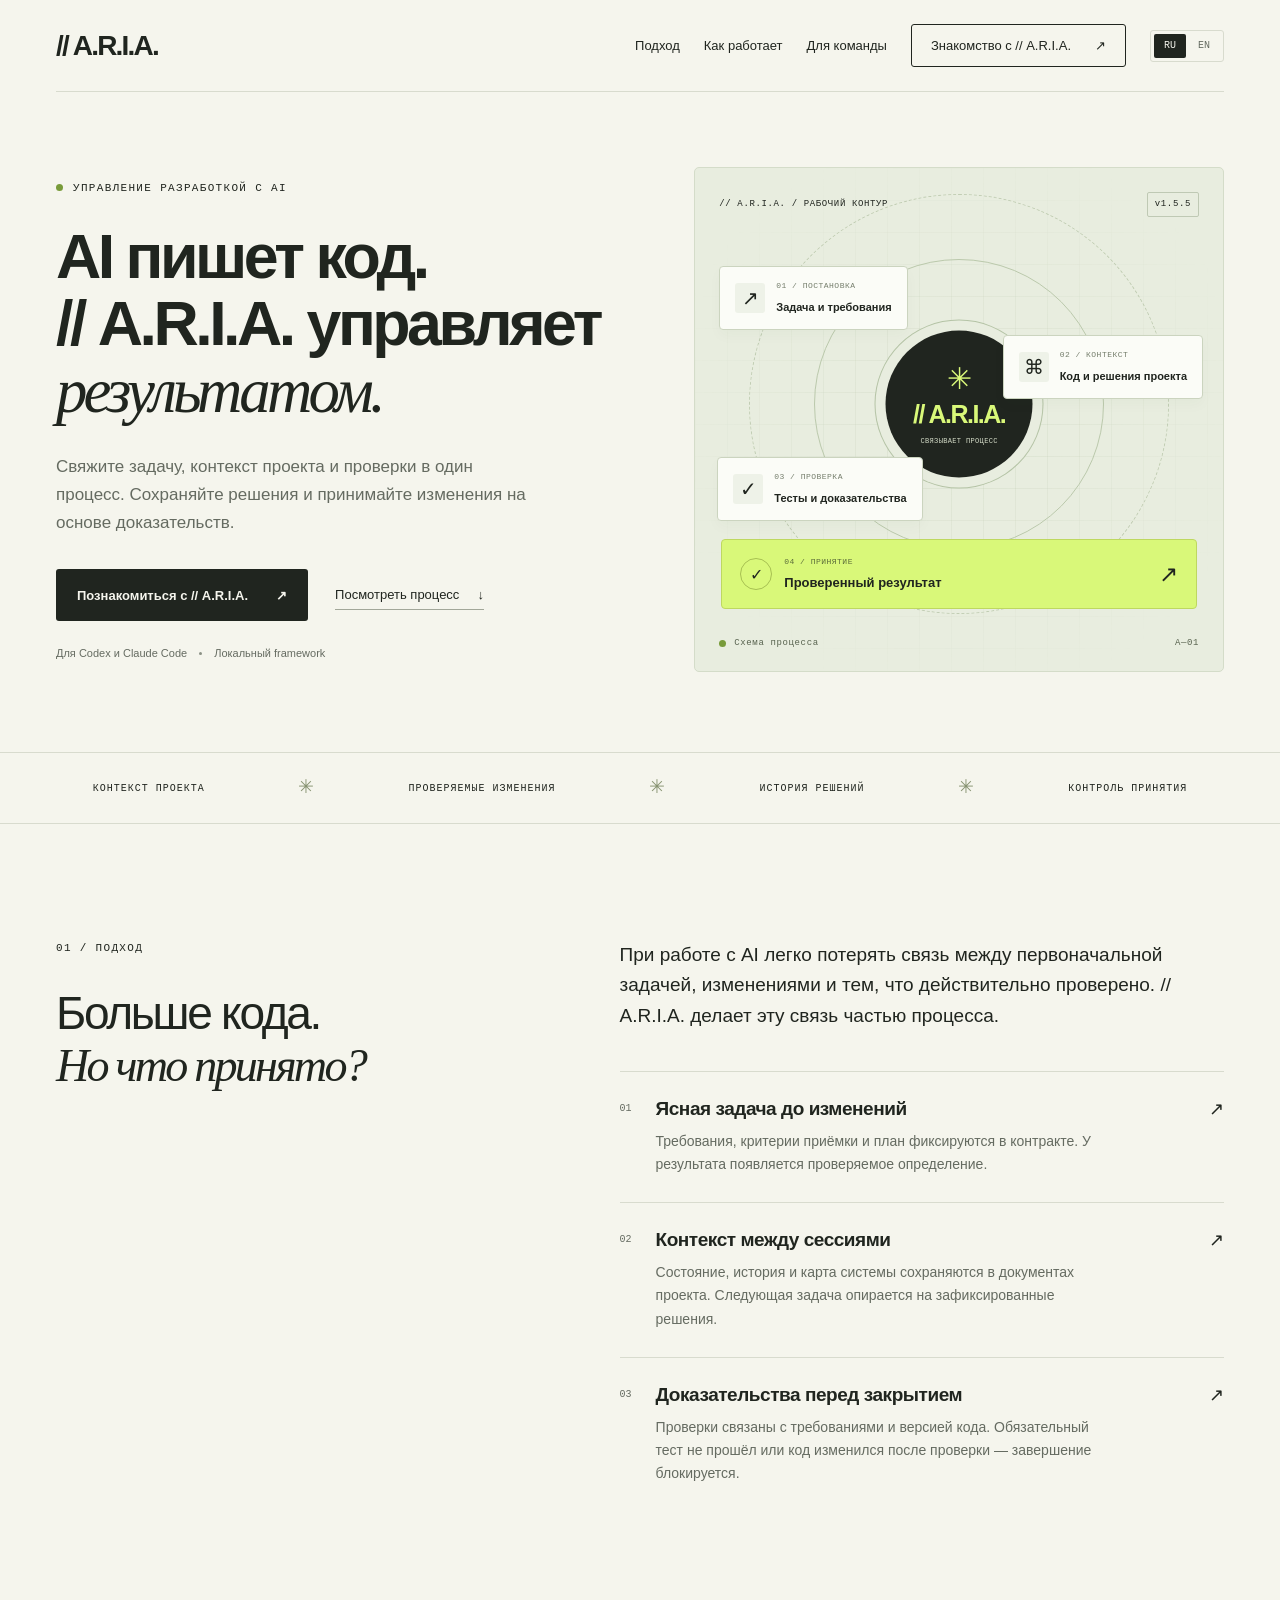
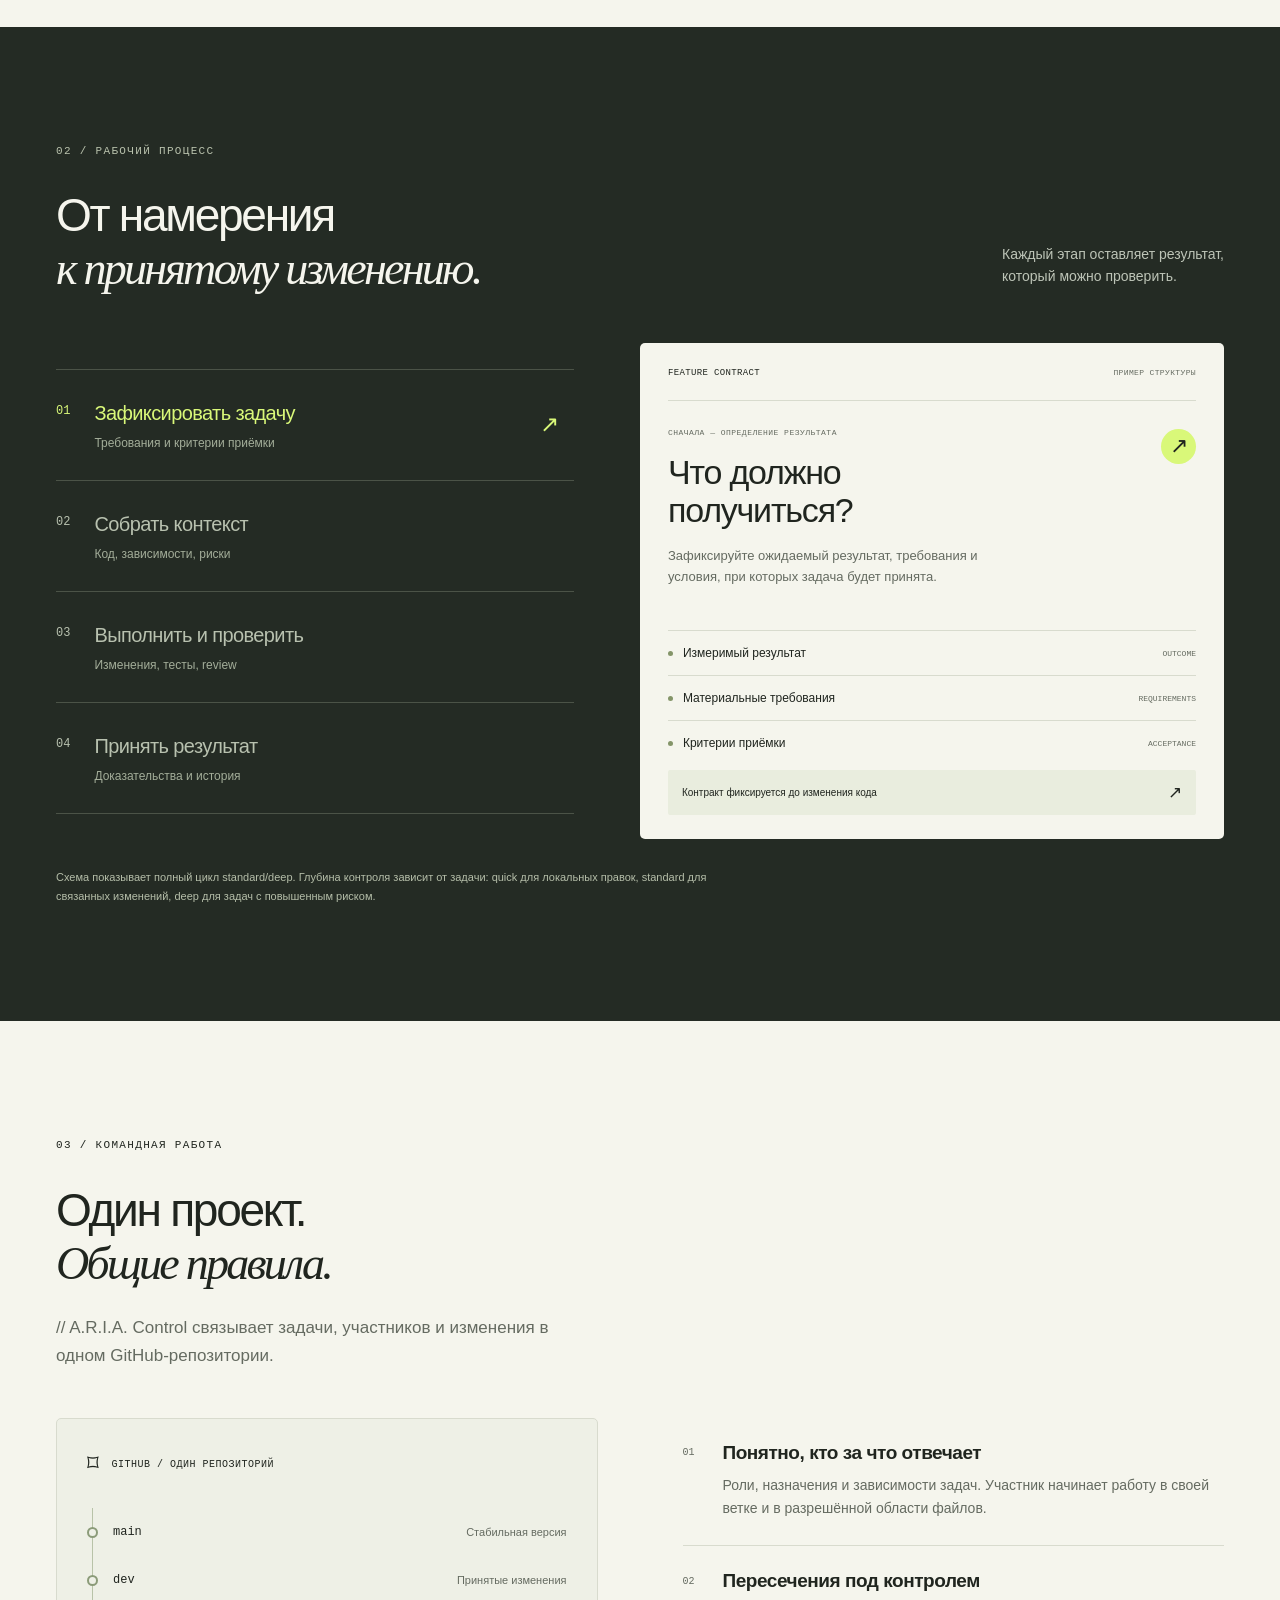
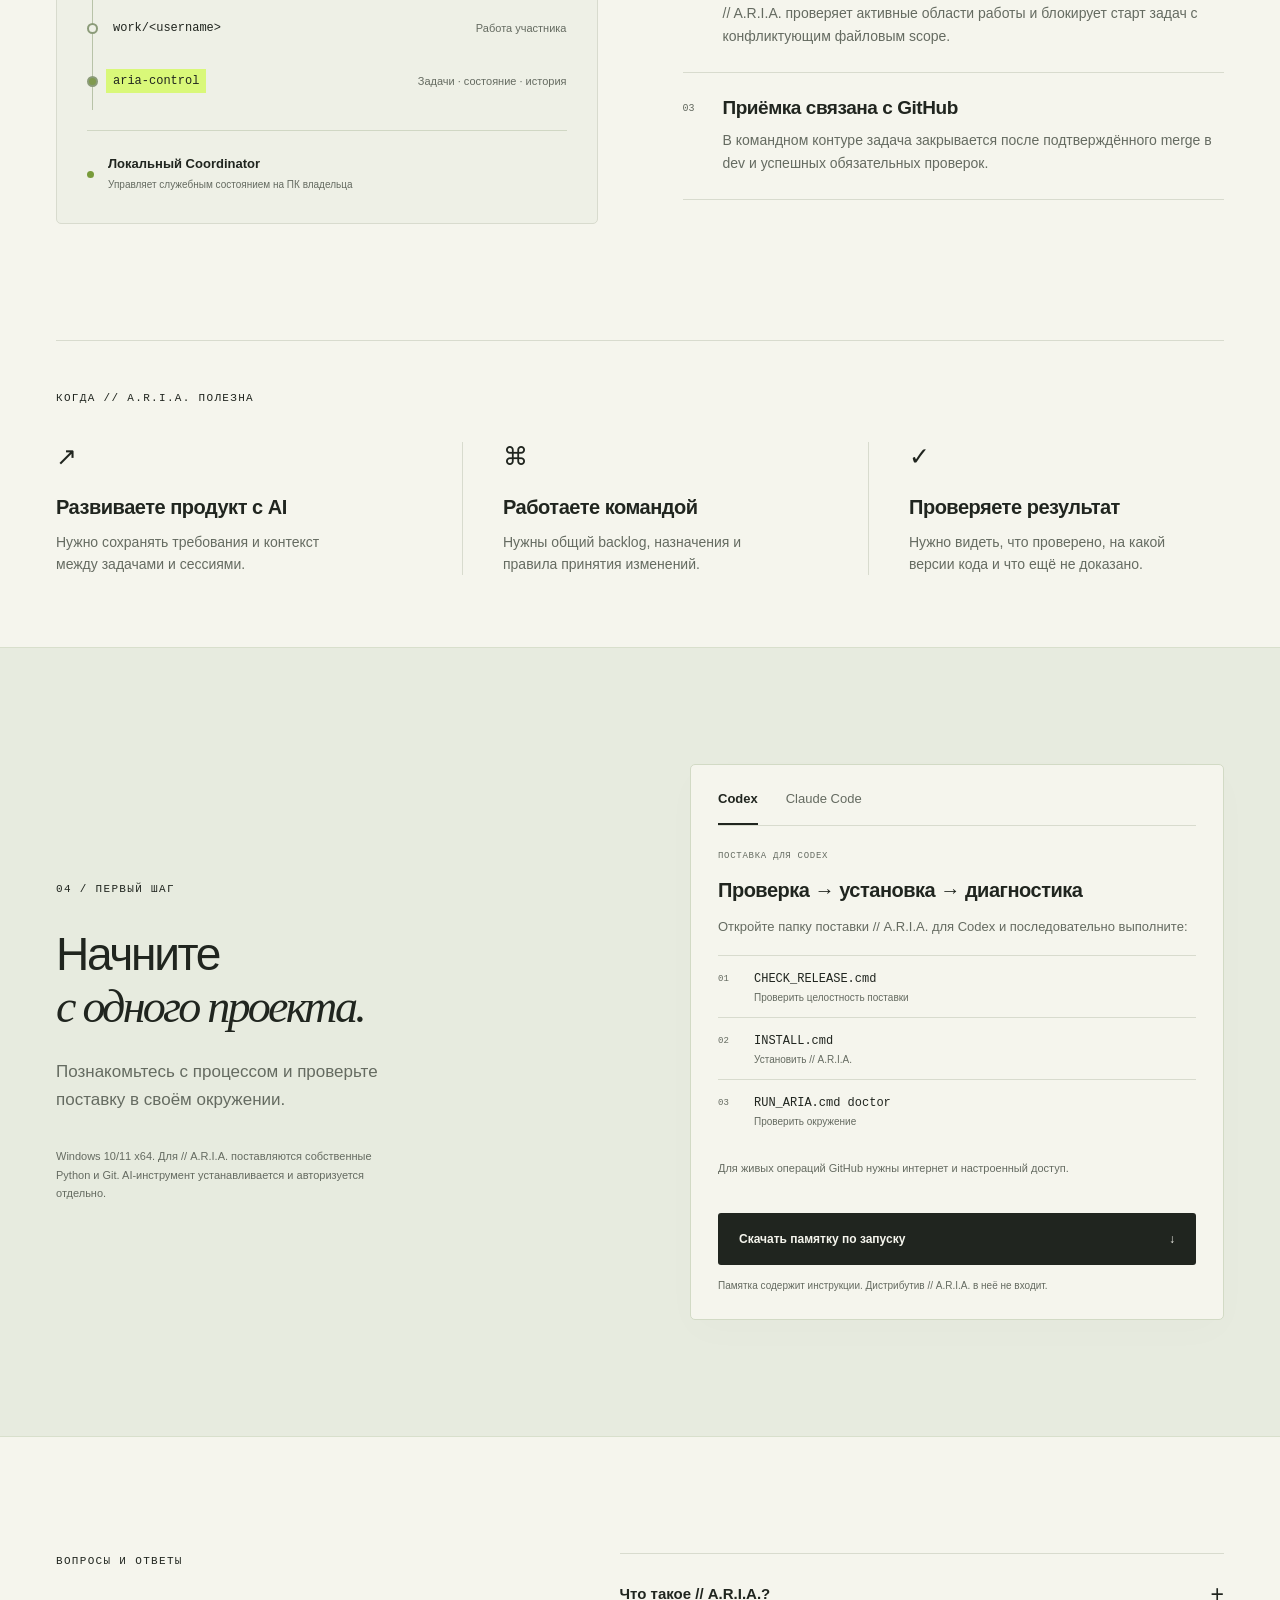
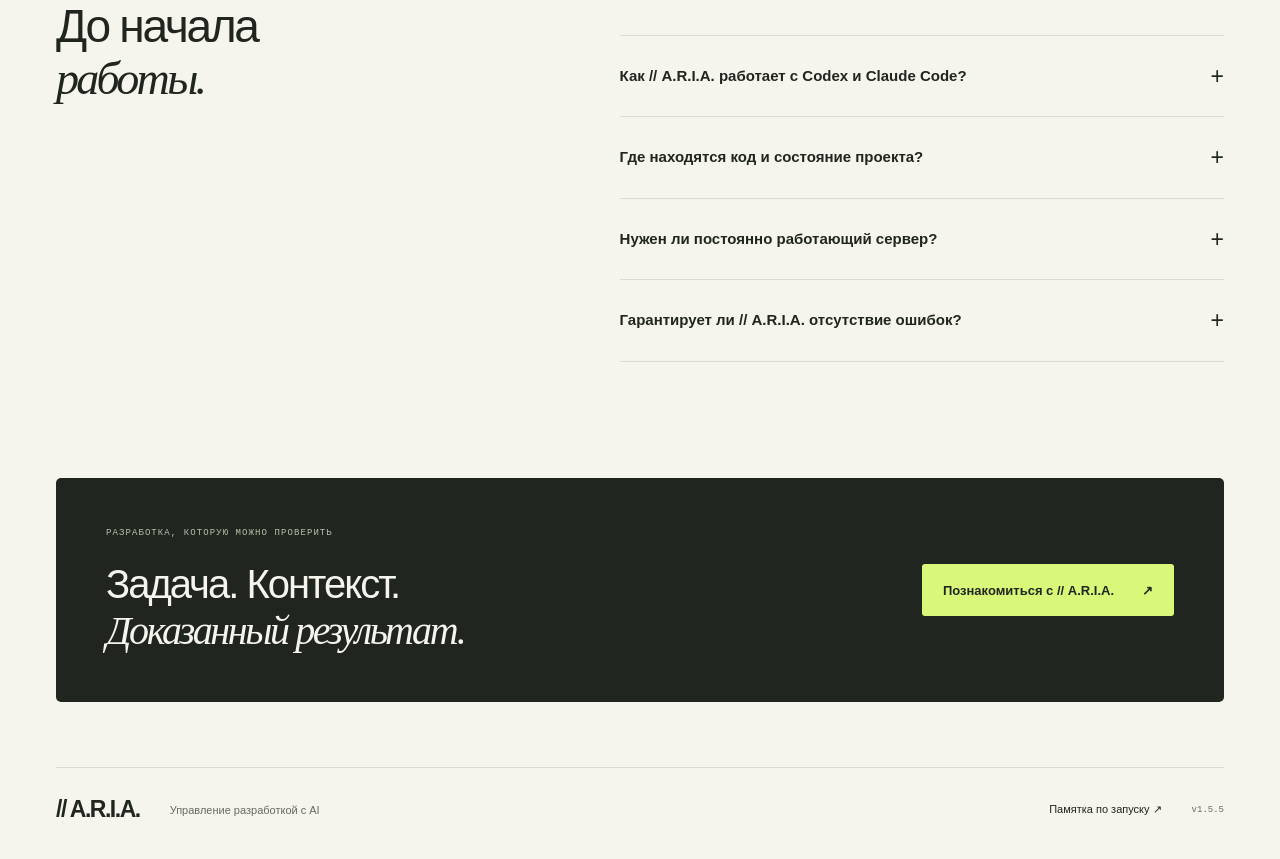
==== index.html @ c6d663f5 "Publish bilingual A.R.I.A. website" ====
<!doctype html>
<html lang="ru">
<head>
  <meta charset="utf-8">
  <meta name="viewport" content="width=device-width, initial-scale=1">
  <meta name="theme-color" content="#20251f">
  <meta name="description" content="// A.R.I.A. — управление разработкой с AI. Контекст проекта, требования, проверки и история принятых изменений в одном процессе. Для Codex и Claude Code.">
  <title>// A.R.I.A. — от задачи к проверенному результату</title>
  <link rel="stylesheet" href="styles.css">
  <link rel="alternate" hreflang="ru" href="index.html">
  <link rel="alternate" hreflang="en" href="en.html">
  <script src="app.js" defer></script>
</head>
<body>
  <a class="skip-link" href="#main">Перейти к содержимому</a>
  <header class="header">
    <a href="#" class="brand" aria-label="// A.R.I.A. — на главную">// A.R.I.A.</a>
    <nav id="navigation" aria-label="Основная навигация">
      <a href="#approach">Подход</a>
      <a href="#workflow">Как работает</a>
      <a href="#team">Для команды</a>
      <a href="#start" class="nav-cta">Знакомство с // A.R.I.A. <span aria-hidden="true">↗</span></a>
    </nav>
    <div class="header-actions">
      <div class="language-switch" aria-label="Выбор языка">
        <a href="index.html" lang="ru" hreflang="ru" aria-label="Русский" aria-current="page">RU</a>
        <a href="en.html" lang="en" hreflang="en" aria-label="English">EN</a>
      </div>
      <button class="menu-toggle" aria-expanded="false" aria-controls="navigation" aria-label="Открыть меню"><span></span><span></span></button>
    </div>
  </header>
  <main id="main">
    <section class="hero section-shell">
      <div class="hero-copy">
        <p class="eyebrow"><span class="signal" aria-hidden="true"></span> УПРАВЛЕНИЕ РАЗРАБОТКОЙ С AI</p>
        <h1>AI пишет код.<br><span class="hero-command">// A.R.I.A.</span> управляет<br><span class="serif">результатом.</span></h1>
        <p class="hero-description">Свяжите задачу, контекст проекта и проверки в один процесс. Сохраняйте решения и принимайте изменения на основе доказательств.</p>
        <div class="hero-actions"><a class="button button-dark" href="#start">Познакомиться с // A.R.I.A. <span aria-hidden="true">↗</span></a><a class="text-link" href="#workflow">Посмотреть процесс <span aria-hidden="true">↓</span></a></div>
        <div class="hero-meta"><span>Для Codex и Claude Code</span><span class="meta-divider" aria-hidden="true"></span><span>Локальный framework</span></div>
      </div>
      <div class="hero-visual" aria-label="Схема связи задачи, проверок и результата">
        <div class="visual-grid" aria-hidden="true"></div>
        <div class="visual-topline"><span>// A.R.I.A. / РАБОЧИЙ КОНТУР</span><span class="visual-version">v1.5.5</span></div>
        <div class="orbit orbit-one" aria-hidden="true"></div><div class="orbit orbit-two" aria-hidden="true"></div>
        <div class="node node-task"><span class="node-icon" aria-hidden="true">↗</span><div><small>01 / ПОСТАНОВКА</small><strong>Задача и требования</strong></div></div>
        <div class="node node-context"><span class="node-icon" aria-hidden="true">⌘</span><div><small>02 / КОНТЕКСТ</small><strong>Код и решения проекта</strong></div></div>
        <div class="core"><span class="core-plus" aria-hidden="true">✳</span><span class="core-name">// A.R.I.A.</span><small>СВЯЗЫВАЕТ ПРОЦЕСС</small></div>
        <div class="node node-evidence"><span class="node-icon" aria-hidden="true">✓</span><div><small>03 / ПРОВЕРКА</small><strong>Тесты и доказательства</strong></div></div>
        <div class="result-node"><span class="result-check" aria-hidden="true">✓</span><div><small>04 / ПРИНЯТИЕ</small><strong>Проверенный результат</strong></div><span class="result-arrow" aria-hidden="true">↗</span></div>
        <div class="visual-bottomline"><span class="signal" aria-hidden="true"></span> Схема процесса <span class="visual-coordinate" aria-hidden="true">A—01</span></div>
      </div>
    </section>
    <div class="principles-strip" aria-label="Основы // A.R.I.A."><span>КОНТЕКСТ ПРОЕКТА</span><span aria-hidden="true">✳</span><span>ПРОВЕРЯЕМЫЕ ИЗМЕНЕНИЯ</span><span aria-hidden="true">✳</span><span>ИСТОРИЯ РЕШЕНИЙ</span><span aria-hidden="true">✳</span><span>КОНТРОЛЬ ПРИНЯТИЯ</span></div>

    <section id="approach" class="section-shell approach section-pad">
      <div class="section-heading"><p class="eyebrow">01 / ПОДХОД</p><h2>Больше кода.<br><span class="serif">Но что принято?</span></h2></div>
      <div class="approach-body"><p class="section-intro">При работе с AI легко потерять связь между первоначальной задачей, изменениями и тем, что действительно проверено. // A.R.I.A. делает эту связь частью процесса.</p>
        <div class="approach-row"><span class="row-number">01</span><div><h3>Ясная задача до изменений</h3><p>Требования, критерии приёмки и план фиксируются в контракте. У результата появляется проверяемое определение.</p></div><span class="row-symbol" aria-hidden="true">↗</span></div>
        <div class="approach-row"><span class="row-number">02</span><div><h3>Контекст между сессиями</h3><p>Состояние, история и карта системы сохраняются в документах проекта. Следующая задача опирается на зафиксированные решения.</p></div><span class="row-symbol" aria-hidden="true">↗</span></div>
        <div class="approach-row"><span class="row-number">03</span><div><h3>Доказательства перед закрытием</h3><p>Проверки связаны с требованиями и версией кода. Обязательный тест не прошёл или код изменился после проверки — завершение блокируется.</p></div><span class="row-symbol" aria-hidden="true">↗</span></div>
      </div>
    </section>

    <section id="workflow" class="workflow section-pad">
      <div class="section-shell">
        <div class="workflow-heading"><div><p class="eyebrow">02 / РАБОЧИЙ ПРОЦЕСС</p><h2>От намерения<br><span class="serif">к принятому изменению.</span></h2></div><p>Каждый этап оставляет результат,<br>который можно проверить.</p></div>
        <div class="workflow-layout">
          <div class="workflow-steps" role="tablist" aria-label="Этапы работы // A.R.I.A." aria-orientation="vertical">
            <button id="step-contract" class="step active" role="tab" aria-selected="true" aria-controls="workflow-panel" data-step="contract"><span class="step-number">01</span><span><strong>Зафиксировать задачу</strong><small>Требования и критерии приёмки</small></span><span class="step-arrow" aria-hidden="true">↗</span></button>
            <button id="step-context" class="step" role="tab" aria-selected="false" aria-controls="workflow-panel" tabindex="-1" data-step="context"><span class="step-number">02</span><span><strong>Собрать контекст</strong><small>Код, зависимости, риски</small></span><span class="step-arrow" aria-hidden="true">↗</span></button>
            <button id="step-verify" class="step" role="tab" aria-selected="false" aria-controls="workflow-panel" tabindex="-1" data-step="verify"><span class="step-number">03</span><span><strong>Выполнить и проверить</strong><small>Изменения, тесты, review</small></span><span class="step-arrow" aria-hidden="true">↗</span></button>
            <button id="step-accept" class="step" role="tab" aria-selected="false" aria-controls="workflow-panel" tabindex="-1" data-step="accept"><span class="step-number">04</span><span><strong>Принять результат</strong><small>Доказательства и история</small></span><span class="step-arrow" aria-hidden="true">↗</span></button>
          </div>
          <div id="workflow-panel" class="workflow-panel" role="tabpanel" tabindex="0" aria-labelledby="step-contract">
            <div class="panel-topline"><span id="artifact-name">FEATURE CONTRACT</span><span class="panel-example">ПРИМЕР СТРУКТУРЫ</span></div>
            <div class="panel-main"><span class="artifact-icon" aria-hidden="true">↗</span><p id="artifact-kicker" class="panel-kicker">СНАЧАЛА — ОПРЕДЕЛЕНИЕ РЕЗУЛЬТАТА</p><h3 id="artifact-title">Что должно<br>получиться?</h3><p id="artifact-description">Зафиксируйте ожидаемый результат, требования и условия, при которых задача будет принята.</p></div>
            <div id="artifact-items" class="artifact-items"><div><span class="item-dot" aria-hidden="true"></span><span>Измеримый результат</span><small>OUTCOME</small></div><div><span class="item-dot" aria-hidden="true"></span><span>Материальные требования</span><small>REQUIREMENTS</small></div><div><span class="item-dot" aria-hidden="true"></span><span>Критерии приёмки</span><small>ACCEPTANCE</small></div></div>
            <div class="panel-footer"><span id="artifact-footer">Контракт фиксируется до изменения кода</span><span aria-hidden="true">↗</span></div>
          </div>
        </div>
        <p class="workflow-note">Схема показывает полный цикл standard/deep. Глубина контроля зависит от задачи: quick для локальных правок, standard для связанных изменений, deep для задач с повышенным риском.</p>
      </div>
    </section>

    <section id="team" class="section-shell team section-pad">
      <div class="team-header"><p class="eyebrow">03 / КОМАНДНАЯ РАБОТА</p><h2>Один проект.<br><span class="serif">Общие правила.</span></h2><p>// A.R.I.A. Control связывает задачи, участников и изменения в одном GitHub-репозитории.</p></div>
      <div class="team-layout"><div class="team-diagram"><div class="repo-label"><span aria-hidden="true">⌑</span> GITHUB / ОДИН РЕПОЗИТОРИЙ</div><div class="branch-line"><span class="branch-point" aria-hidden="true"></span><code>main</code><small>Стабильная версия</small></div><div class="branch-line"><span class="branch-point" aria-hidden="true"></span><code>dev</code><small>Принятые изменения</small></div><div class="branch-line"><span class="branch-point" aria-hidden="true"></span><code>work/&lt;username&gt;</code><small>Работа участника</small></div><div class="branch-line branch-control"><span class="branch-point" aria-hidden="true"></span><code>aria-control</code><small>Задачи · состояние · история</small></div><div class="coordinator"><span class="signal" aria-hidden="true"></span><span><strong>Локальный Coordinator</strong><small>Управляет служебным состоянием на ПК владельца</small></span></div></div>
        <div class="team-features"><article><span class="feature-index">01</span><h3>Понятно, кто за что отвечает</h3><p>Роли, назначения и зависимости задач. Участник начинает работу в своей ветке и в разрешённой области файлов.</p></article><article><span class="feature-index">02</span><h3>Пересечения под контролем</h3><p>// A.R.I.A. проверяет активные области работы и блокирует старт задач с конфликтующим файловым scope.</p></article><article><span class="feature-index">03</span><h3>Приёмка связана с GitHub</h3><p>В командном контуре задача закрывается после подтверждённого merge в dev и успешных обязательных проверок.</p></article></div></div>
    </section>

    <section class="fit section-shell"><p class="eyebrow">КОГДА // A.R.I.A. ПОЛЕЗНА</p><div class="fit-grid"><article><span class="fit-icon" aria-hidden="true">↗</span><h3>Развиваете продукт с AI</h3><p>Нужно сохранять требования и контекст между задачами и сессиями.</p></article><article><span class="fit-icon" aria-hidden="true">⌘</span><h3>Работаете командой</h3><p>Нужны общий backlog, назначения и правила принятия изменений.</p></article><article><span class="fit-icon" aria-hidden="true">✓</span><h3>Проверяете результат</h3><p>Нужно видеть, что проверено, на какой версии кода и что ещё не доказано.</p></article></div></section>

    <section id="start" class="start section-pad"><div class="section-shell start-layout"><div class="start-copy"><p class="eyebrow">04 / ПЕРВЫЙ ШАГ</p><h2>Начните<br><span class="serif">с одного проекта.</span></h2><p>Познакомьтесь с процессом и проверьте поставку в своём окружении.</p><p class="release-caption">Windows 10/11 x64. Для // A.R.I.A. поставляются собственные Python и Git. AI-инструмент устанавливается и авторизуется отдельно.</p></div>
        <div class="setup-card"><div class="tool-tabs" role="tablist" aria-label="Выбрать инструмент"><button id="tool-codex" role="tab" aria-selected="true" aria-controls="setup-panel" data-tool="codex">Codex</button><button id="tool-claude" role="tab" aria-selected="false" aria-controls="setup-panel" tabindex="-1" data-tool="claude">Claude Code</button></div><div id="setup-panel" role="tabpanel" aria-labelledby="tool-codex" tabindex="0"><p class="setup-label" id="setup-label">ПОСТАВКА ДЛЯ CODEX</p><h3 id="setup-title">Проверка → установка → диагностика</h3><p id="setup-description">Откройте папку поставки // A.R.I.A. для Codex и последовательно выполните:</p><ol class="setup-commands"><li><span>01</span><code>CHECK_RELEASE.cmd</code><small>Проверить целостность поставки</small></li><li><span>02</span><code>INSTALL.cmd</code><small>Установить // A.R.I.A.</small></li><li><span>03</span><code id="diagnostic-command">RUN_ARIA.cmd doctor</code><small id="diagnostic-description">Проверить окружение</small></li></ol><p id="setup-requirement" class="setup-requirement">Для живых операций GitHub нужны интернет и настроенный доступ.</p><a class="button button-dark setup-download" href="getting-started.md" download>Скачать памятку по запуску <span aria-hidden="true">↓</span></a><p class="setup-footnote">Памятка содержит инструкции. Дистрибутив // A.R.I.A. в неё не входит.</p></div></div>
      </div></section>

    <section class="section-shell faq section-pad"><div><p class="eyebrow">ВОПРОСЫ И ОТВЕТЫ</p><h2>До начала<br><span class="serif">работы.</span></h2></div><div class="faq-list"><details><summary>Что такое // A.R.I.A.?<span aria-hidden="true">+</span></summary><p>// A.R.I.A. — локальный framework управления разработкой и проверкой цифровых продуктов через AI-инструменты. Он связывает задачи, контекст репозитория, требования, выполнение, review и доказательства результата.</p></details><details><summary>Как // A.R.I.A. работает с Codex и Claude Code?<span aria-hidden="true">+</span></summary><p>Для Codex и Claude Code предусмотрены отдельные поставки и интеграционные skills. Поставка Claude Code также устанавливает защитный PreToolUse hook. Codex или Claude Code должны быть установлены и авторизованы отдельно.</p></details><details><summary>Где находятся код и состояние проекта?<span aria-hidden="true">+</span></summary><p>Framework, исходный код продукта, документы // A.R.I.A. и локальные данные исполнения имеют отдельные границы. Командный контур использует GitHub. Обработка данных AI зависит от используемого AI-инструмента и его настроек.</p></details><details><summary>Нужен ли постоянно работающий сервер?<span aria-hidden="true">+</span></summary><p>Для локальной работы обязательный центральный сервер не нужен. В командном контуре Coordinator работает на ПК владельца. Если он выключен, подтверждённые GitHub события ожидают синхронизации; после запуска Coordinator продолжает обработку.</p></details><details><summary>Гарантирует ли // A.R.I.A. отсутствие ошибок?<span aria-hidden="true">+</span></summary><p>// A.R.I.A. проверяет выполнение заданных условий и сохраняет доказательства. Качество результата зависит от требований, покрытия проверок и реального окружения. Проверка framework не заменяет приёмку самого продукта, внешних API или устройств.</p></details></div></section>
    <section class="closing section-shell"><div><p class="eyebrow">РАЗРАБОТКА, КОТОРУЮ МОЖНО ПРОВЕРИТЬ</p><h2>Задача. Контекст.<br><span class="serif">Доказанный результат.</span></h2></div><a class="button button-lime" href="#start">Познакомиться с // A.R.I.A. <span aria-hidden="true">↗</span></a></section>
  </main>
  <footer class="footer section-shell"><a class="brand" href="#">// A.R.I.A.</a><p>Управление разработкой с AI</p><a href="getting-started.md" download>Памятка по запуску ↗</a><span>v1.5.5</span></footer>
</body>
</html>
---- styles.css ----
@charset "UTF-8";
:root{--ink:#20251f;--muted:#656b61;--paper:#f5f5ed;--line:#d8dbce;--lime:#d9f879;--dark:#242b24;--radius:5px;--mono:Consolas,"SFMono-Regular",monospace;--sans:"Segoe UI",Arial,sans-serif}
*{box-sizing:border-box}html{scroll-behavior:smooth;scroll-padding-top:95px}body{margin:0;background:var(--paper);color:var(--ink);font-family:var(--sans);-webkit-font-smoothing:antialiased}a{color:inherit;text-decoration:none}button{font:inherit;color:inherit;cursor:pointer}button,a,summary{-webkit-tap-highlight-color:transparent}button:focus-visible,a:focus-visible,summary:focus-visible,[tabindex]:focus-visible{outline:3px solid #679014;outline-offset:5px}::selection{background:var(--lime);color:var(--ink)}.section-shell{width:min(1280px,calc(100% - 112px));margin-inline:auto}.section-pad{padding-block:116px}.serif{font-family:Georgia,"Times New Roman",serif;font-weight:400;font-style:italic;letter-spacing:-.06em}.eyebrow{font:11px/1.5 var(--mono);letter-spacing:.12em;margin:0 0 30px;display:flex;gap:10px;align-items:center}h1,h2,h3,p{margin-top:0}h1{font-size:clamp(48px,4.9vw,76px);line-height:1.07;letter-spacing:-.056em;font-weight:550;margin-bottom:28px}h2{font-size:clamp(35px,3.6vw,55px);line-height:1.14;letter-spacing:-.05em;font-weight:500;margin-bottom:24px}h3{font-weight:550;letter-spacing:-.024em}.signal{display:inline-block;width:7px;height:7px;background:#789b3a;border-radius:50%;flex-shrink:0}.header{height:92px;display:flex;justify-content:space-between;align-items:center;width:min(1280px,calc(100% - 112px));margin:auto;border-bottom:1px solid var(--line);position:relative;z-index:10}.brand{font-size:28px;font-weight:750;letter-spacing:-.065em;display:inline-flex;align-items:flex-end;gap:4px;line-height:1}.brand-dot{width:6px;height:6px;background:#83a847;display:inline-block;margin-bottom:4px}.header nav{display:flex;align-items:center;gap:33px;font-size:13px}.header nav>a:hover{color:#5c762e}.header .nav-cta{border:1px solid var(--ink);padding:13px 19px;border-radius:3px;display:flex;gap:24px}.menu-toggle{display:none}.hero{display:grid;grid-template-columns:1.12fr 1fr;gap:45px;align-items:center;padding-block:75px 80px}.hero .eyebrow{margin-bottom:27px}.hero-description{max-width:470px;font-size:17px;line-height:1.65;color:var(--muted);margin-bottom:32px}.hero-actions{display:flex;align-items:center;gap:27px;flex-wrap:wrap}.button{min-height:52px;padding:17px 21px;border-radius:3px;font-size:13px;font-weight:600;display:inline-flex;align-items:center;justify-content:space-between;gap:28px;transition:background .2s,transform .2s}.button:hover{transform:translateY(-2px)}.button-dark{background:var(--ink);color:var(--paper)}.button-dark:hover{background:#3b4633}.button-lime{background:var(--lime);color:var(--ink)}.button-lime:hover{background:#e9ffa5}.text-link{font-size:13px;display:inline-flex;gap:18px;align-items:center;border-bottom:1px solid #a2a799;padding-block:7px}.hero-meta{display:flex;gap:12px;align-items:center;color:var(--muted);font-size:11px;margin-top:26px}.meta-divider{width:3px;height:3px;background:#8b9185;border-radius:50%}.hero-visual{min-height:505px;background:#e8eddf;position:relative;overflow:hidden;border:1px solid #d4dcc9;border-radius:var(--radius)}.visual-grid{position:absolute;inset:0;background-image:linear-gradient(#96aa8522 1px,transparent 1px),linear-gradient(90deg,#96aa8522 1px,transparent 1px);background-size:32px 32px;mask-image:radial-gradient(ellipse,#000 10%,transparent 80%)}.visual-topline,.visual-bottomline{font:9px/1.4 var(--mono);letter-spacing:.07em;display:flex;align-items:center;position:absolute;left:24px;right:24px;z-index:2}.visual-topline{top:24px;justify-content:space-between}.visual-version{padding:5px 7px;border:1px solid #bfc9b4;border-radius:2px}.visual-bottomline{bottom:21px;gap:8px;color:#58634f}.visual-coordinate{margin-left:auto}.orbit{position:absolute;border:1px solid #bbc9ac;border-radius:50%;left:50%;top:47%;transform:translate(-50%,-50%)}.orbit-one{width:290px;height:290px}.orbit-two{width:420px;height:420px;border-style:dashed;border-color:#c1cdb3}.core{width:147px;height:147px;position:absolute;left:50%;top:47%;transform:translate(-50%,-50%);border-radius:50%;background:var(--ink);color:var(--lime);display:flex;flex-direction:column;align-items:center;justify-content:center;box-shadow:0 0 0 10px #e8eddf,0 0 0 11px #b4c3a5;z-index:3}.core-plus{font-size:30px;line-height:1;margin-bottom:6px}.core>span:not(.core-plus){font-size:29px;letter-spacing:-.06em;font-weight:650}.core small{font:7px var(--mono);letter-spacing:.05em;margin-top:8px;color:#d5ddc9}.node{position:absolute;z-index:4;border:1px solid #cbd4bf;background:#fbfcf7;padding:14px 15px;display:flex;align-items:center;gap:11px;border-radius:4px;box-shadow:0 6px 14px #34432007}.node-icon{width:30px;height:30px;display:grid;place-items:center;background:#eef2e8;border-radius:3px;font-size:20px}.node small,.result-node small{display:block;font:8px var(--mono);letter-spacing:.06em;color:#747d6b;margin-bottom:7px}.node strong,.result-node strong{font-size:11px;font-weight:600;white-space:nowrap}.node-task{left:24px;top:98px}.node-context{right:20px;top:167px}.node-evidence{left:22px;top:289px}.result-node{position:absolute;z-index:5;left:26px;right:26px;bottom:62px;display:flex;gap:12px;align-items:center;background:var(--lime);border:1px solid #bed860;border-radius:4px;padding:17px 18px}.result-node small{color:#5c6d3a}.result-node strong{font-size:13px}.result-check{height:32px;width:32px;border:1px solid #a7c052;border-radius:50%;display:grid;place-items:center}.result-arrow{margin-left:auto;font-size:23px}.principles-strip{min-height:72px;border-block:1px solid var(--line);padding:20px 56px;display:flex;align-items:center;justify-content:space-around;gap:20px;font:10px/1.5 var(--mono);letter-spacing:.1em}.principles-strip>span:nth-child(even){font-size:19px;color:#869270}.approach{display:grid;grid-template-columns:1fr 1.25fr;gap:80px}.section-intro{font-size:19px;line-height:1.6;max-width:590px;margin-bottom:40px}.approach-row{border-top:1px solid var(--line);padding:26px 0;display:flex;gap:24px}.row-number{font:10px var(--mono);color:var(--muted);padding-top:5px}.approach-row h3{font-size:19px;margin-bottom:10px}.approach-row p{font-size:14px;line-height:1.65;color:var(--muted);margin-bottom:0;max-width:445px}.row-symbol{margin-left:auto;align-self:flex-start;font-size:18px}.workflow{background:var(--dark);color:var(--paper)}.workflow .eyebrow{color:#b9c2ad}.workflow-heading{display:flex;justify-content:space-between;gap:40px;align-items:flex-end;margin-bottom:48px}.workflow-heading h2{margin-bottom:0}.workflow-heading>p{color:#bdc4b7;font-size:14px;line-height:1.6;margin:0 0 8px}.workflow-layout{display:grid;grid-template-columns:.94fr 1.06fr;gap:66px}.workflow-steps{display:flex;flex-direction:column;justify-content:center}.step{background:transparent;border:0;border-top:1px solid #4b5347;display:flex;align-items:center;text-align:left;gap:24px;width:100%;padding:30px 15px 30px 0;color:#b8c1af;position:relative;transition:color .2s,background .2s}.step:last-child{border-bottom:1px solid #4b5347}.step.active{color:var(--lime)}.step:hover{background:#ffffff04;color:var(--lime)}.step-number{font:12px var(--mono);align-self:flex-start;padding-top:4px}.step strong{display:block;font-size:20px;line-height:1.3;font-weight:500;letter-spacing:-.03em}.step small{display:block;font-size:12px;color:#a3ad99;margin-top:10px}.step-arrow{margin-left:auto;font-size:23px}.step:not(.active) .step-arrow{opacity:0}.workflow-panel{background:var(--paper);color:var(--ink);border-radius:var(--radius);padding:24px 28px}.panel-topline{display:flex;justify-content:space-between;font:9px/1.5 var(--mono);gap:12px;letter-spacing:.04em;padding-bottom:19px;border-bottom:1px solid var(--line)}.panel-example{color:var(--muted);font-size:8px}.panel-main{padding-block:26px 21px;position:relative}.artifact-icon{position:absolute;right:0;top:28px;background:var(--lime);width:35px;height:35px;display:grid;place-items:center;border-radius:50%;font-size:22px}.panel-kicker{font:8px/1.5 var(--mono);letter-spacing:.06em;margin-bottom:14px;padding-right:45px;color:var(--muted)}.panel-main h3{font-size:34px;font-weight:500;line-height:1.12;letter-spacing:-.035em;margin:0 0 17px}.panel-main>p:last-child{font-size:13px;line-height:1.6;max-width:365px;color:var(--muted);margin:0;min-height:63px}.artifact-items>div{padding:15px 0;border-top:1px solid var(--line);display:flex;align-items:center;gap:10px;font-size:12px}.artifact-items small{font:8px var(--mono);color:var(--muted);margin-left:auto;max-width:115px;text-align:right}.item-dot{width:5px;height:5px;border-radius:50%;background:#849569;flex-shrink:0}.panel-footer{background:#e9edde;padding:12px 14px;display:flex;align-items:center;justify-content:space-between;gap:12px;font-size:10px;border-radius:2px;margin-top:5px}.panel-footer>span:last-child{font-size:17px}.workflow-note{font-size:11px;color:#b5bea9;line-height:1.7;max-width:670px;margin:29px 0 0}.team-header{max-width:670px}.team-header>p:last-child{font-size:17px;line-height:1.65;color:var(--muted);max-width:510px;margin-bottom:48px}.team-layout{display:grid;grid-template-columns:1fr 1fr;gap:85px;align-items:center}.team-diagram{border:1px solid var(--line);border-radius:var(--radius);padding:31px 30px;background:#eef0e6}.repo-label{font:10px var(--mono);letter-spacing:.05em;display:flex;gap:12px;align-items:center;margin-bottom:30px}.repo-label>span{font-size:23px}.branch-line{display:flex;gap:15px;align-items:center;padding:17px 0;position:relative}.branch-line:before{content:"";width:1px;background:#b8c3a8;position:absolute;left:5px;top:0;bottom:0}.branch-point{width:11px;height:11px;border:2px solid #8b9b79;border-radius:50%;background:#eef0e6;z-index:1;flex-shrink:0}.branch-line code{font:12px var(--mono)}.branch-line small{font-size:11px;color:var(--muted);margin-left:auto;text-align:right}.branch-control code{background:var(--lime);padding:5px 7px;margin-left:-7px}.branch-control .branch-point{background:#809a4f}.coordinator{border-top:1px solid #d0d7c4;padding-top:25px;margin-top:20px;display:flex;gap:14px;align-items:center}.coordinator strong{font-size:13px;font-weight:550;display:block}.coordinator small{font-size:10px;color:var(--muted);display:block;margin-top:6px;line-height:1.5}.team-features article{position:relative;padding:24px 0 24px 40px;border-bottom:1px solid var(--line)}.team-features article:first-child{padding-top:0}.feature-index{position:absolute;left:0;top:30px;font:10px var(--mono);color:var(--muted)}.team-features article:first-child .feature-index{top:5px}.team-features h3{font-size:19px;margin-bottom:10px}.team-features p{font-size:14px;line-height:1.65;color:var(--muted);margin-bottom:0}.team-note{font-size:11px;line-height:1.65;color:var(--muted);margin:24px 0 0;max-width:660px}.fit{border-top:1px solid var(--line);padding-block:49px 72px}.fit .eyebrow{margin-bottom:35px}.fit-grid{display:grid;grid-template-columns:repeat(3,1fr);gap:50px}.fit-icon{display:block;font-size:25px;margin-bottom:25px}.fit-grid article+article{border-left:1px solid var(--line);padding-left:40px}.fit-grid h3{font-size:20px;margin-bottom:12px}.fit-grid p{font-size:14px;line-height:1.6;color:var(--muted);margin:0;max-width:270px}.start{background:#e7ebdf;border-block:1px solid #d8dfcc}.start-layout{display:grid;grid-template-columns:1fr 1fr;gap:100px;align-items:center}.start-copy>p:not(.eyebrow):not(.release-caption){font-size:17px;line-height:1.65;color:var(--muted);max-width:380px;margin-bottom:33px}.release-badge{display:inline-flex;align-items:center;gap:9px;padding:9px 12px;border:1px solid #b9c6a7;border-radius:3px;font:10px var(--mono)}.release-caption{font-size:11px;line-height:1.7;color:var(--muted);margin:18px 0 0;max-width:350px}.setup-card{background:var(--paper);border:1px solid #d2dac5;border-radius:var(--radius);padding:9px 27px 25px;box-shadow:0 12px 40px #29301d04}.tool-tabs{display:flex;border-bottom:1px solid var(--line);gap:28px;margin-bottom:25px}.tool-tabs button{background:none;border:0;border-bottom:2px solid transparent;padding:17px 0;font-size:13px;color:var(--muted)}.tool-tabs button[aria-selected=true]{border-color:var(--ink);color:var(--ink);font-weight:600}.setup-label{font:9px var(--mono);letter-spacing:.08em;color:var(--muted);margin-bottom:16px}.setup-card h3{font-size:20px;margin-bottom:13px;line-height:1.35}.setup-card #setup-description{font-size:13px;line-height:1.6;color:var(--muted);margin-bottom:17px}.setup-commands{list-style:none;padding:0;margin:0 0 19px}.setup-commands li{display:grid;grid-template-columns:24px 1fr;column-gap:12px;padding:14px 0;border-top:1px solid var(--line)}.setup-commands li>span{font:9px var(--mono);color:var(--muted);padding-top:4px;grid-row:span 2}.setup-commands code{font:12px/1.5 var(--mono);overflow-wrap:anywhere}.setup-commands small{font-size:10px;color:var(--muted);margin-top:4px}.setup-requirement{font-size:11px;line-height:1.6;color:var(--muted);min-height:36px;margin-bottom:17px}.setup-download{width:100%;font-size:12px}.setup-footnote{font-size:10px;line-height:1.6;color:var(--muted);margin:13px 0 0}.faq{display:grid;grid-template-columns:1fr 1.25fr;gap:80px}.faq-list details{border-top:1px solid var(--line)}.faq-list details:last-child{border-bottom:1px solid var(--line)}summary{list-style:none;display:flex;justify-content:space-between;gap:25px;align-items:center;cursor:pointer;font-size:15px;font-weight:550;line-height:1.5;padding:23px 0}summary::-webkit-details-marker{display:none}summary span{font-size:23px;font-weight:300;transition:transform .2s}details[open] summary span{transform:rotate(45deg)}details p{font-size:13px;line-height:1.8;color:var(--muted);margin-bottom:24px;max-width:550px}.closing{background:var(--ink);color:var(--paper);padding:49px 50px;display:flex;justify-content:space-between;align-items:center;gap:35px;border-radius:var(--radius);margin-bottom:65px}.closing .eyebrow{color:#b9c2ad;font-size:9px;margin-bottom:22px}.closing h2{font-size:40px;margin:0}.closing .button{flex-shrink:0}.footer{display:flex;align-items:center;justify-content:space-between;gap:30px;border-top:1px solid var(--line);padding-block:30px 40px}.footer .brand{font-size:23px}.footer p{font-size:11px;color:var(--muted);margin:0 auto 0 0}.footer>a:not(.brand){font-size:11px}.footer>span{font:9px var(--mono);color:var(--muted)}.skip-link{position:fixed;left:15px;top:-100px;z-index:100;background:var(--lime);padding:15px}.skip-link:focus{top:15px}
@media(min-width:1500px){h1{font-size:76px}.hero-visual{min-height:535px}.node-task{top:107px}.node-context{top:179px}.node-evidence{top:309px}}
@media(max-width:1100px){.section-shell,.header{width:calc(100% - 64px)}.hero{gap:26px}.hero-visual{min-height:475px}.hero-description{font-size:15px}.hero-actions{gap:20px}.hero-actions .button{padding-inline:17px;font-size:12px;gap:15px}.text-link{font-size:12px}.node{padding:12px 10px;gap:8px}.node strong{font-size:10px}.node-task{left:14px;top:92px}.node-context{right:12px;top:159px}.node-evidence{left:12px;top:280px}.node-icon{width:25px;height:25px}.core{width:127px;height:127px}.core small{font-size:6px}.result-node{left:15px;right:15px}.approach,.faq{gap:45px}.workflow-layout{gap:35px}.team-layout{gap:45px}.start-layout{gap:50px}.principles-strip{padding-inline:32px;font-size:9px}.fit-grid{gap:25px}.fit-grid article+article{padding-left:25px}.team-diagram{padding:26px 23px}.branch-line code{font-size:10px}.branch-line small{font-size:10px}.closing{padding:40px 35px}.closing h2{font-size:35px}.artifact-items small{font-size:7px}.panel-example{font-size:7px}}
@media(max-width:800px){.header{height:76px}.header nav{gap:20px;font-size:12px}.header nav>a:nth-child(3){display:none}.header .nav-cta{padding:10px 14px;gap:12px}.hero{grid-template-columns:1fr;padding-block:50px 45px;gap:42px}h1{font-size:clamp(49px,8vw,69px)}.hero-description{max-width:500px;font-size:17px}.hero-visual{min-height:480px;max-width:560px;width:100%;justify-self:center}.node-task{left:35px;top:95px}.node-context{right:35px;top:158px}.node-evidence{left:35px;top:280px}.node strong{font-size:12px}.node{padding:16px}.core{width:150px;height:150px}.core small{font-size:7px}.result-node{left:35px;right:35px}.principles-strip{display:grid;grid-template-columns:1fr 1fr;text-align:center;row-gap:14px;font-size:9px}.principles-strip>span:nth-child(even){display:none}.section-pad{padding-block:75px}.approach,.faq{grid-template-columns:1fr;gap:28px}.approach h2,.faq h2{margin-bottom:0}.section-intro{font-size:17px;margin-bottom:28px}.workflow-heading{display:block;margin-bottom:30px}.workflow-heading>p{margin-top:23px}.workflow-layout{grid-template-columns:1fr;gap:30px}.workflow-steps{display:grid;grid-template-columns:1fr 1fr;gap:0 20px}.step{gap:13px;padding-block:23px}.step strong{font-size:16px}.step small{font-size:10px}.step:nth-child(3){border-bottom:1px solid #4b5347}.workflow-panel{padding:23px 26px}.artifact-items small{font-size:8px}.panel-example{font-size:8px}.panel-main>p:last-child{max-width:420px;min-height:0}.team-layout{grid-template-columns:1fr;gap:35px}.team-header>p:last-child{font-size:16px;margin-bottom:32px}.team-diagram{padding:26px 28px}.branch-line code{font-size:12px}.branch-line small{font-size:11px}.team-features{display:grid;grid-template-columns:1fr;gap:0}.team-features h3{font-size:18px}.team-features article{padding-block:22px}.team-features article:first-child{padding-top:0}.fit-grid{grid-template-columns:1fr;gap:28px}.fit-grid article+article{padding:28px 0 0;border-left:0;border-top:1px solid var(--line)}.fit-grid article{position:relative;padding-left:50px!important}.fit-icon{position:absolute;left:0;top:0}.fit-grid article+article .fit-icon{top:28px}.fit-grid p{max-width:430px}.fit-grid h3{margin-bottom:8px}.fit{padding-block:40px 55px}.start-layout{grid-template-columns:1fr;gap:36px}.start-copy h2{margin-bottom:20px}.start-copy>p:not(.eyebrow):not(.release-caption){max-width:450px;margin-bottom:22px}.release-caption{max-width:480px}.setup-requirement{min-height:0}.closing{flex-direction:column;align-items:flex-start;padding:35px;gap:25px;margin-bottom:45px}.footer{flex-wrap:wrap;gap:20px}.footer p{flex-basis:70%}.footer>span{margin-left:auto}}
@media(max-width:520px){.section-shell,.header{width:calc(100% - 40px)}.header{height:72px}.brand{font-size:25px}.menu-toggle{display:flex;border:1px solid #bfc5b6;background:none;width:38px;height:34px;border-radius:3px;flex-direction:column;gap:5px;align-items:center;justify-content:center}.menu-toggle span{width:15px;height:1px;background:var(--ink)}.header nav{display:none;position:absolute;top:71px;left:-20px;right:-20px;flex-direction:column;align-items:stretch;background:var(--paper);border-bottom:1px solid var(--line);padding:20px;gap:0;box-shadow:0 12px 20px #20251f09}.header nav.open{display:flex}.header nav>a{padding:13px 0}.header nav>a:nth-child(3){display:block}.header .nav-cta{margin-top:10px;justify-content:space-between;padding:13px}.hero{padding-block:38px 35px;gap:32px}.hero .eyebrow{font-size:9px;letter-spacing:.08em;margin-bottom:22px}h1{font-size:clamp(42px,11.8vw,60px);line-height:1.08;margin-bottom:22px}.hero-description{font-size:15px;line-height:1.65;margin-bottom:25px}.hero-actions{gap:16px 24px}.button{min-height:49px;font-size:12px}.hero-meta{font-size:9px;gap:9px;flex-wrap:wrap;margin-top:21px}.hero-visual{min-height:435px}.visual-topline,.visual-bottomline{left:16px;right:16px;font-size:8px}.visual-topline{top:16px}.visual-bottomline{bottom:15px}.node-task{left:14px;top:72px}.node-context{right:12px;top:139px}.node-evidence{left:12px;top:264px}.node{padding:11px 12px;gap:8px}.node small{font-size:7px}.node strong{font-size:10px}.node-icon{width:23px;height:23px;font-size:17px}.core{width:114px;height:114px;top:48%;box-shadow:0 0 0 7px #e8eddf,0 0 0 8px #b4c3a5}.core>span:not(.core-plus){font-size:25px}.core-plus{font-size:25px;margin-bottom:2px}.core small{font-size:5px;margin-top:6px}.orbit-one{width:250px;height:250px;top:48%}.orbit-two{width:355px;height:355px;top:48%}.result-node{left:14px;right:14px;bottom:49px;padding:12px}.result-node strong{font-size:11px}.result-node small{font-size:7px}.result-check{width:27px;height:27px}.principles-strip{padding:20px;font-size:8px;gap:12px 10px;letter-spacing:.06em}.section-pad{padding-block:58px}h2{font-size:36px}.eyebrow{font-size:9px;margin-bottom:23px}.section-intro{font-size:16px}.approach-row{gap:16px;padding-block:22px}.approach-row h3{font-size:17px}.approach-row p{font-size:13px}.row-symbol{display:none}.workflow-heading h2{font-size:35px}.workflow-heading>p{font-size:13px}.step{gap:9px;padding-block:20px}.step-number{font-size:9px}.step strong{font-size:13px}.step small{font-size:9px;line-height:1.5;margin-top:7px}.step-arrow{font-size:17px}.workflow-steps{gap:0 13px}.workflow-panel{padding:20px}.panel-topline{font-size:8px}.panel-example{font-size:6px}.panel-main h3{font-size:30px}.panel-kicker{font-size:7px;max-width:260px}.panel-main>p:last-child{font-size:12px}.artifact-items>div{font-size:11px}.artifact-items small{font-size:6px;max-width:85px}.panel-footer{font-size:9px;padding:11px}.workflow-note{font-size:10px}.team-diagram{padding:22px 17px}.repo-label{font-size:8px;margin-bottom:18px}.branch-line{gap:11px;padding-block:16px}.branch-line code{font-size:10px}.branch-line small{font-size:9px;max-width:105px;line-height:1.5}.coordinator{gap:10px}.coordinator small{font-size:9px}.team-note{font-size:10px}.team-features h3{font-size:17px}.team-features p{font-size:13px}.team-features article{padding-left:30px}.team-header>p:last-child{font-size:15px}.fit-grid h3{font-size:18px}.fit-grid p{font-size:13px}.fit-grid article{padding-left:42px!important}.setup-card{padding:5px 20px 22px}.setup-card h3{font-size:18px}.setup-download{font-size:11px;gap:12px;padding-inline:14px}.setup-commands code{font-size:11px}.setup-footnote{font-size:9px}.start-copy>p:not(.eyebrow):not(.release-caption){font-size:15px}.release-caption{font-size:10px}.faq{gap:23px}summary{font-size:14px;padding-block:20px;gap:20px}details p{font-size:12px}.closing{width:calc(100% - 40px);padding:27px 23px;gap:27px}.closing h2{font-size:31px}.closing .eyebrow{font-size:7px;letter-spacing:.07em}.closing .button{width:100%;padding-inline:16px}.footer{gap:19px 15px;padding-block:25px 30px}.footer p{flex-basis:65%;font-size:10px}.footer>a:not(.brand){font-size:10px}.footer>span{font-size:8px}}
@media(prefers-reduced-motion:reduce){html{scroll-behavior:auto}*,*::before,*::after{transition:none!important;animation:none!important}}

/* Unified text product name. */
.brand{display:inline-block;white-space:nowrap}.hero-command{white-space:nowrap}.core .core-name{font-size:25px!important;white-space:nowrap;letter-spacing:-.065em}@media(max-width:1100px){.core .core-name{font-size:22px!important}}@media(max-width:520px){.core .core-name{font-size:20px!important}}
/* Language selection remains visible outside the mobile menu. */
.header nav{margin-left:auto;margin-right:24px;gap:24px}.header-actions{display:flex;align-items:center;gap:14px;flex-shrink:0}.language-switch{display:inline-flex;border:1px solid var(--line);border-radius:3px;padding:3px;gap:2px}.language-switch a{display:block;min-width:32px;padding:7px 6px;font:10px/1 var(--mono);text-align:center;border-radius:2px;color:var(--muted)}.language-switch a[aria-current=page]{background:var(--ink);color:var(--paper)}.language-switch a:not([aria-current]):hover{background:#e7ebdf;color:var(--ink)}
@media(max-width:1100px){.header nav{gap:18px;margin-right:18px}}
@media(max-width:800px){.header nav{gap:16px;margin-right:16px}.header .nav-cta{font-size:11px}}
@media(max-width:520px){.header nav{margin:0}.header-actions{gap:10px}.language-switch a{min-width:28px;padding:7px 5px}.header .nav-cta{font-size:12px}}
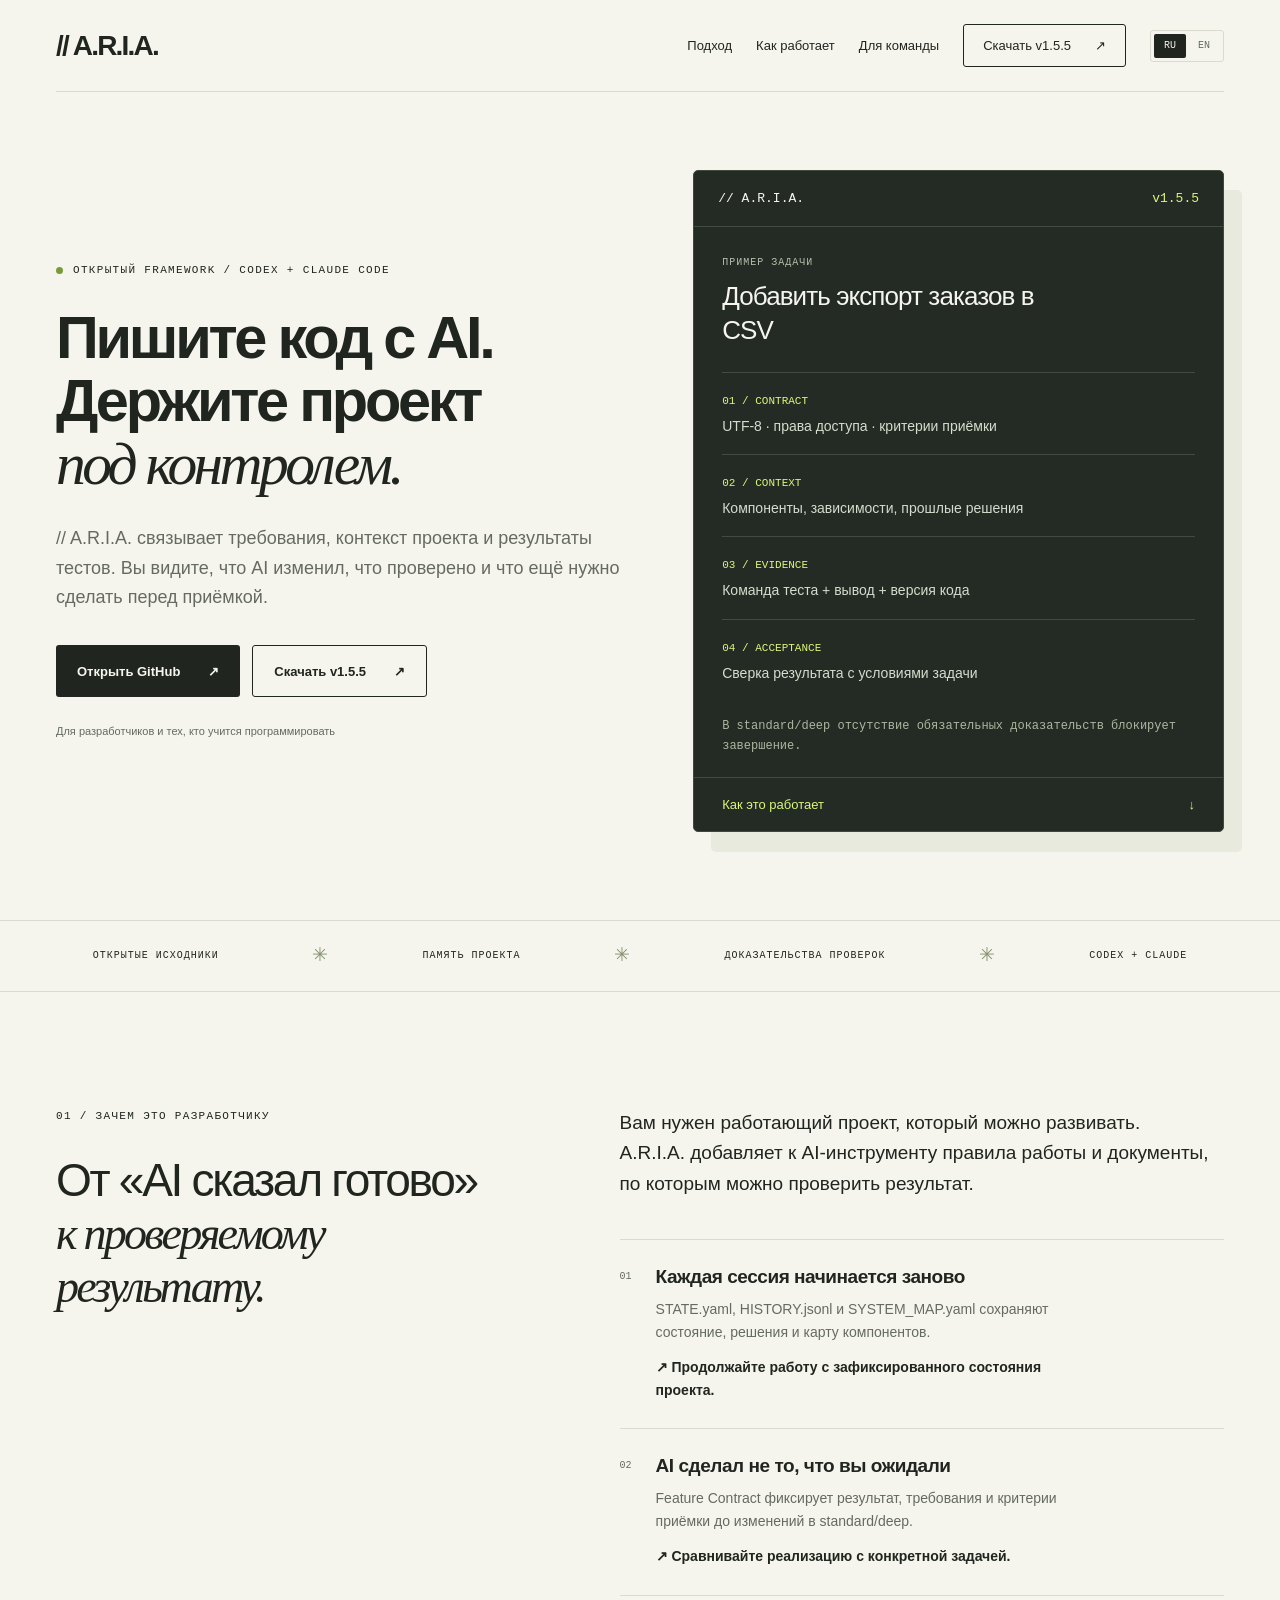
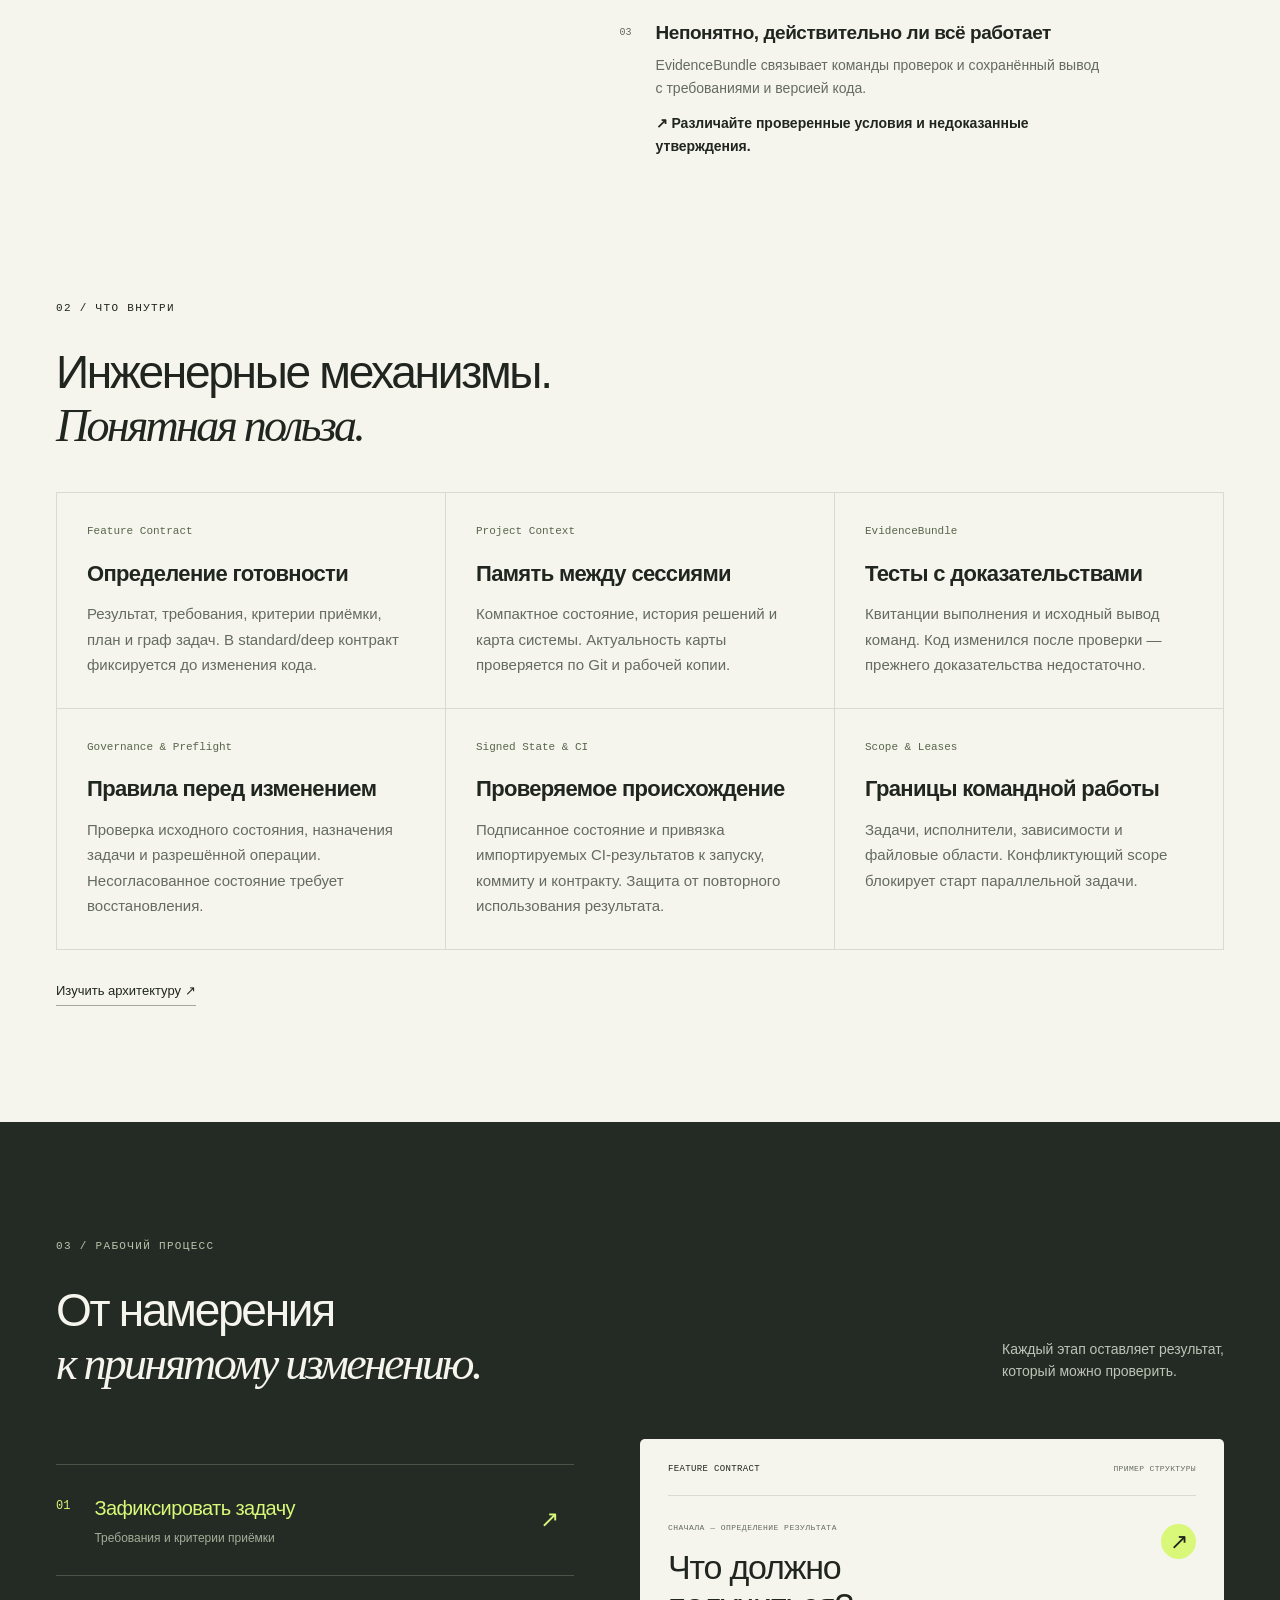
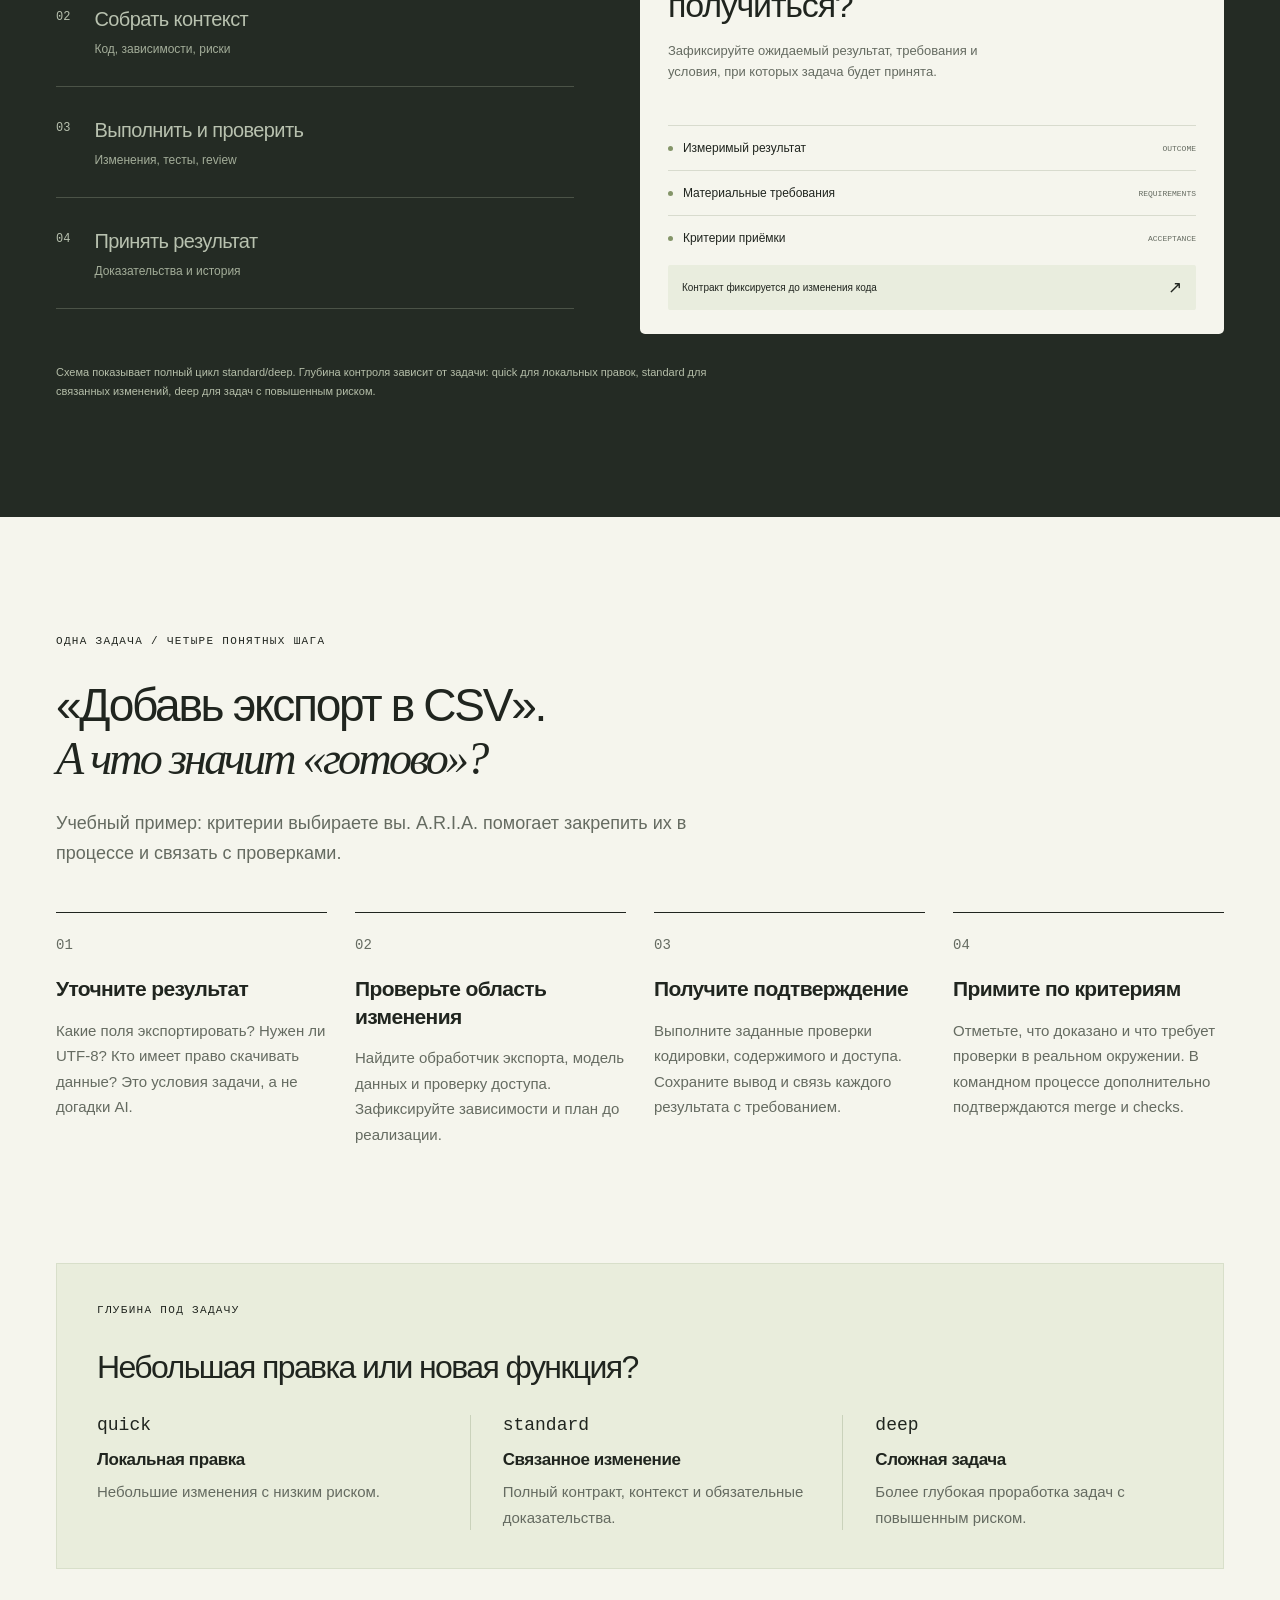
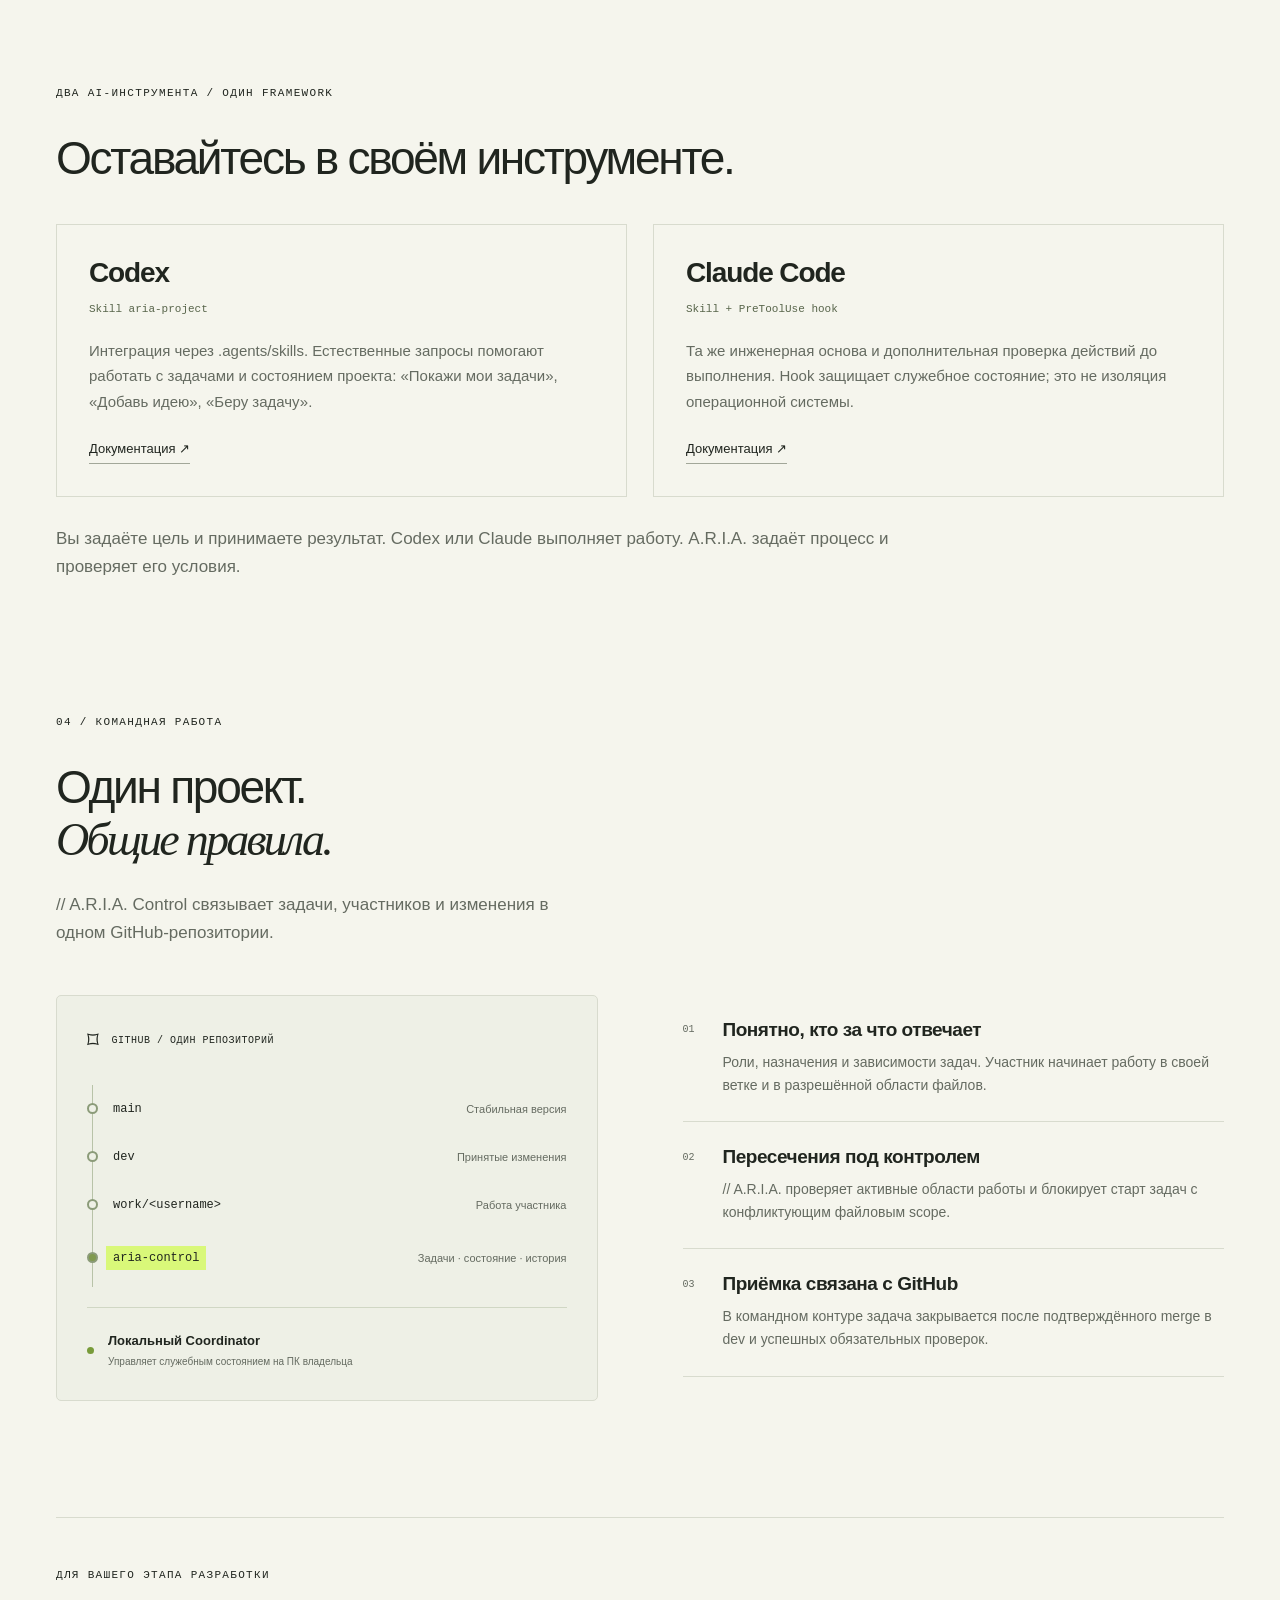
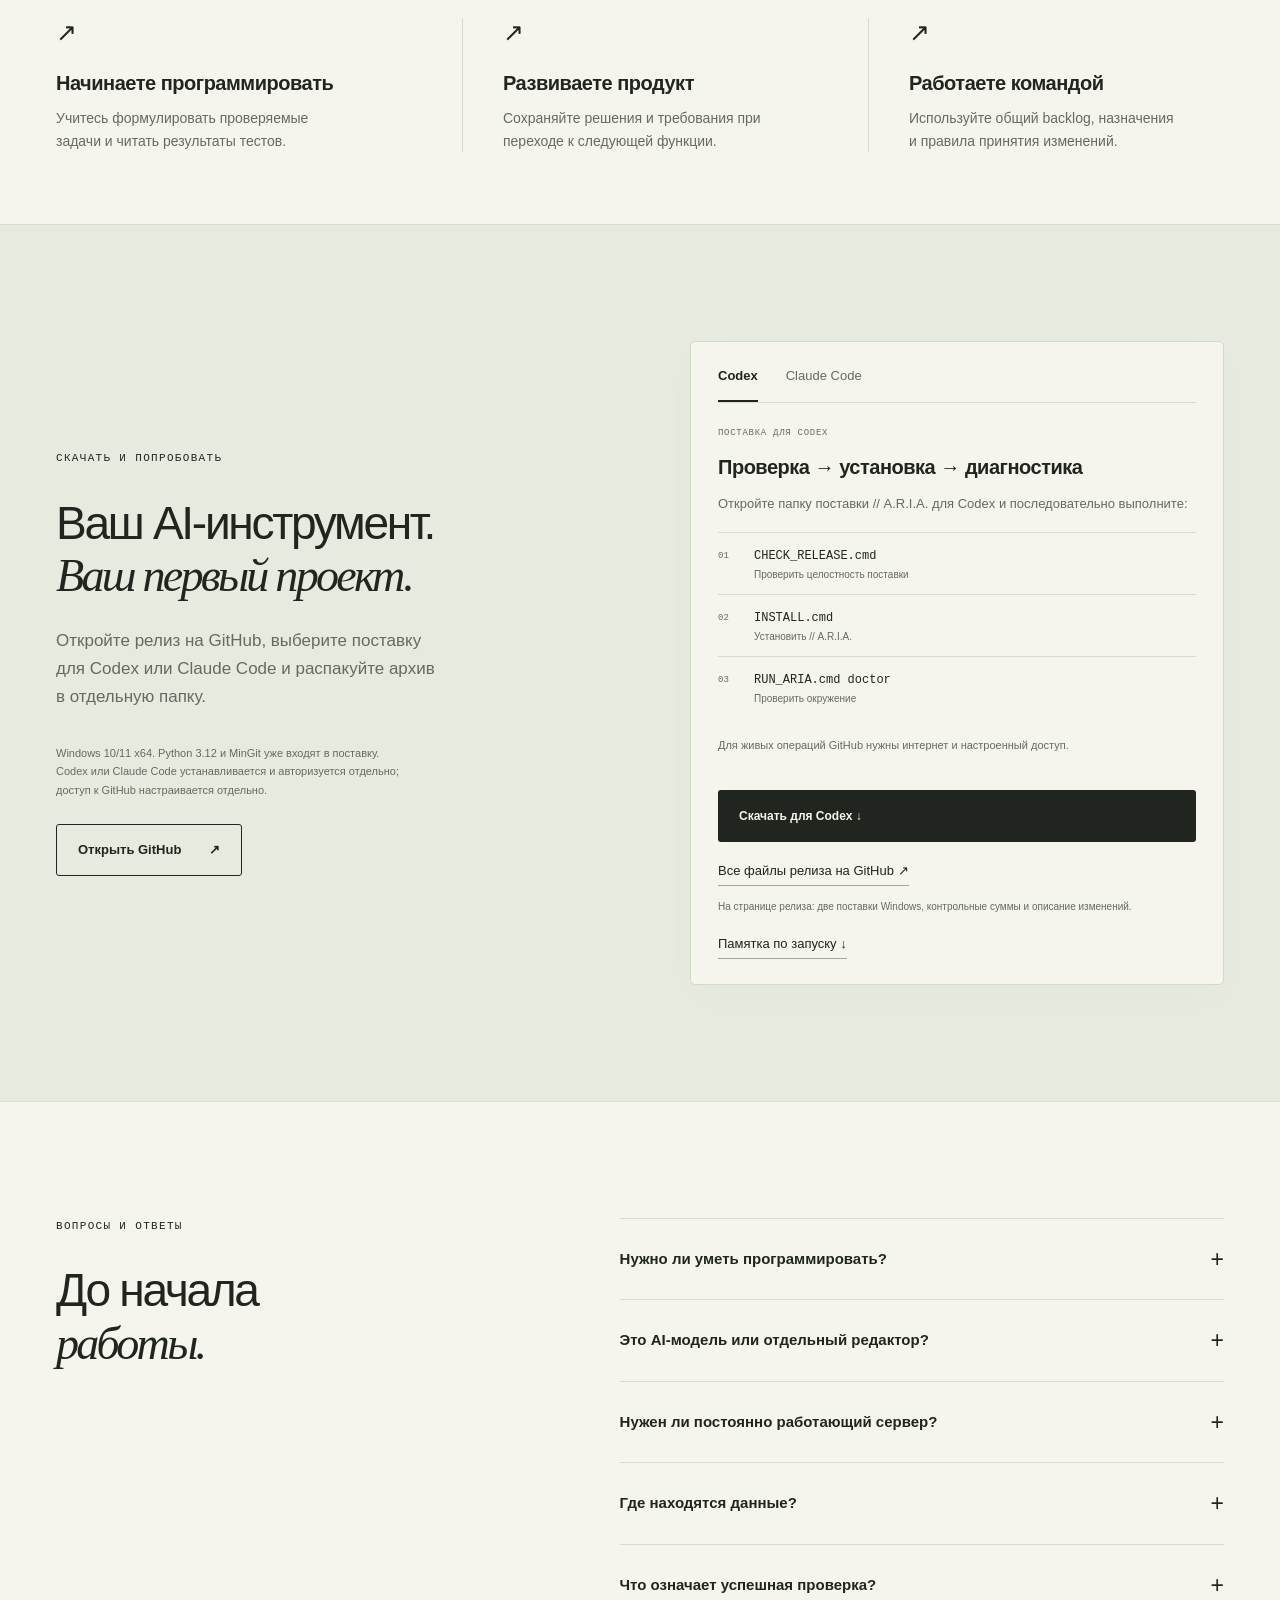
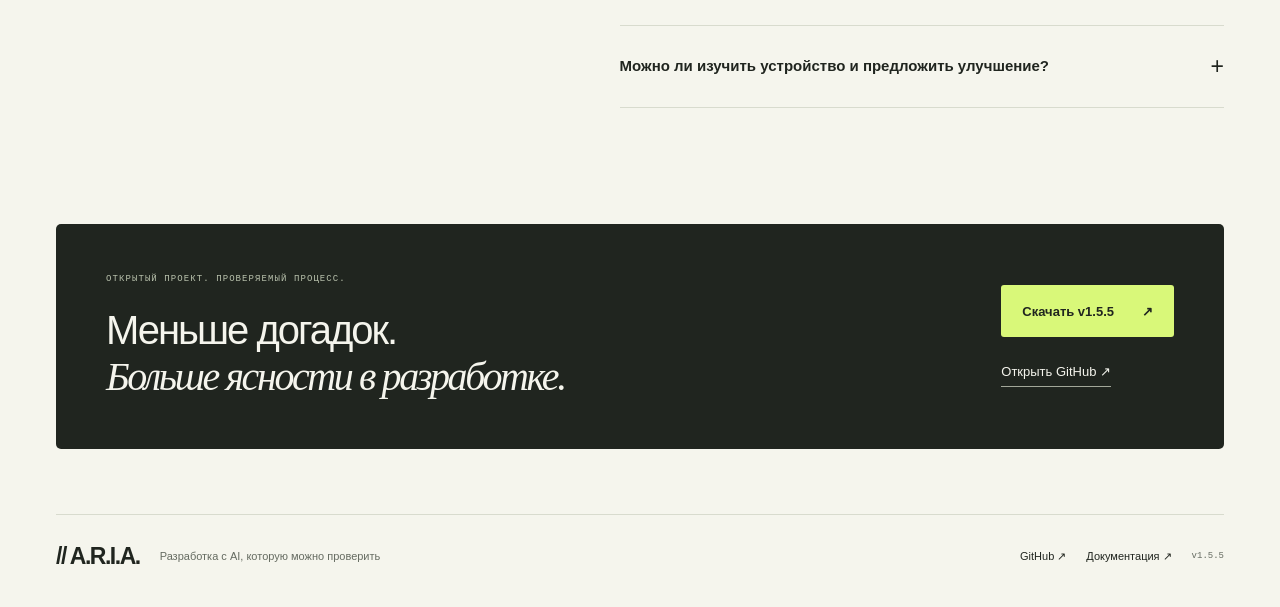
==== commit 5f0da2ce: "Explain ARIA for developers and link source and release downloads" ====
--- a/index.html
+++ b/index.html
@@ -1,102 +1,76 @@
-<!doctype html>
-<html lang="ru">
-<head>
-  <meta charset="utf-8">
-  <meta name="viewport" content="width=device-width, initial-scale=1">
-  <meta name="theme-color" content="#20251f">
-  <meta name="description" content="// A.R.I.A. — управление разработкой с AI. Контекст проекта, требования, проверки и история принятых изменений в одном процессе. Для Codex и Claude Code.">
-  <title>// A.R.I.A. — от задачи к проверенному результату</title>
-  <link rel="stylesheet" href="styles.css">
-  <link rel="alternate" hreflang="ru" href="index.html">
-  <link rel="alternate" hreflang="en" href="en.html">
-  <script src="app.js" defer></script>
-</head>
-<body>
-  <a class="skip-link" href="#main">Перейти к содержимому</a>
-  <header class="header">
-    <a href="#" class="brand" aria-label="// A.R.I.A. — на главную">// A.R.I.A.</a>
-    <nav id="navigation" aria-label="Основная навигация">
-      <a href="#approach">Подход</a>
-      <a href="#workflow">Как работает</a>
-      <a href="#team">Для команды</a>
-      <a href="#start" class="nav-cta">Знакомство с // A.R.I.A. <span aria-hidden="true">↗</span></a>
-    </nav>
-    <div class="header-actions">
-      <div class="language-switch" aria-label="Выбор языка">
-        <a href="index.html" lang="ru" hreflang="ru" aria-label="Русский" aria-current="page">RU</a>
-        <a href="en.html" lang="en" hreflang="en" aria-label="English">EN</a>
-      </div>
-      <button class="menu-toggle" aria-expanded="false" aria-controls="navigation" aria-label="Открыть меню"><span></span><span></span></button>
-    </div>
-  </header>
-  <main id="main">
-    <section class="hero section-shell">
-      <div class="hero-copy">
-        <p class="eyebrow"><span class="signal" aria-hidden="true"></span> УПРАВЛЕНИЕ РАЗРАБОТКОЙ С AI</p>
-        <h1>AI пишет код.<br><span class="hero-command">// A.R.I.A.</span> управляет<br><span class="serif">результатом.</span></h1>
-        <p class="hero-description">Свяжите задачу, контекст проекта и проверки в один процесс. Сохраняйте решения и принимайте изменения на основе доказательств.</p>
-        <div class="hero-actions"><a class="button button-dark" href="#start">Познакомиться с // A.R.I.A. <span aria-hidden="true">↗</span></a><a class="text-link" href="#workflow">Посмотреть процесс <span aria-hidden="true">↓</span></a></div>
-        <div class="hero-meta"><span>Для Codex и Claude Code</span><span class="meta-divider" aria-hidden="true"></span><span>Локальный framework</span></div>
-      </div>
-      <div class="hero-visual" aria-label="Схема связи задачи, проверок и результата">
-        <div class="visual-grid" aria-hidden="true"></div>
-        <div class="visual-topline"><span>// A.R.I.A. / РАБОЧИЙ КОНТУР</span><span class="visual-version">v1.5.5</span></div>
-        <div class="orbit orbit-one" aria-hidden="true"></div><div class="orbit orbit-two" aria-hidden="true"></div>
-        <div class="node node-task"><span class="node-icon" aria-hidden="true">↗</span><div><small>01 / ПОСТАНОВКА</small><strong>Задача и требования</strong></div></div>
-        <div class="node node-context"><span class="node-icon" aria-hidden="true">⌘</span><div><small>02 / КОНТЕКСТ</small><strong>Код и решения проекта</strong></div></div>
-        <div class="core"><span class="core-plus" aria-hidden="true">✳</span><span class="core-name">// A.R.I.A.</span><small>СВЯЗЫВАЕТ ПРОЦЕСС</small></div>
-        <div class="node node-evidence"><span class="node-icon" aria-hidden="true">✓</span><div><small>03 / ПРОВЕРКА</small><strong>Тесты и доказательства</strong></div></div>
-        <div class="result-node"><span class="result-check" aria-hidden="true">✓</span><div><small>04 / ПРИНЯТИЕ</small><strong>Проверенный результат</strong></div><span class="result-arrow" aria-hidden="true">↗</span></div>
-        <div class="visual-bottomline"><span class="signal" aria-hidden="true"></span> Схема процесса <span class="visual-coordinate" aria-hidden="true">A—01</span></div>
-      </div>
-    </section>
-    <div class="principles-strip" aria-label="Основы // A.R.I.A."><span>КОНТЕКСТ ПРОЕКТА</span><span aria-hidden="true">✳</span><span>ПРОВЕРЯЕМЫЕ ИЗМЕНЕНИЯ</span><span aria-hidden="true">✳</span><span>ИСТОРИЯ РЕШЕНИЙ</span><span aria-hidden="true">✳</span><span>КОНТРОЛЬ ПРИНЯТИЯ</span></div>
-
-    <section id="approach" class="section-shell approach section-pad">
-      <div class="section-heading"><p class="eyebrow">01 / ПОДХОД</p><h2>Больше кода.<br><span class="serif">Но что принято?</span></h2></div>
-      <div class="approach-body"><p class="section-intro">При работе с AI легко потерять связь между первоначальной задачей, изменениями и тем, что действительно проверено. // A.R.I.A. делает эту связь частью процесса.</p>
-        <div class="approach-row"><span class="row-number">01</span><div><h3>Ясная задача до изменений</h3><p>Требования, критерии приёмки и план фиксируются в контракте. У результата появляется проверяемое определение.</p></div><span class="row-symbol" aria-hidden="true">↗</span></div>
-        <div class="approach-row"><span class="row-number">02</span><div><h3>Контекст между сессиями</h3><p>Состояние, история и карта системы сохраняются в документах проекта. Следующая задача опирается на зафиксированные решения.</p></div><span class="row-symbol" aria-hidden="true">↗</span></div>
-        <div class="approach-row"><span class="row-number">03</span><div><h3>Доказательства перед закрытием</h3><p>Проверки связаны с требованиями и версией кода. Обязательный тест не прошёл или код изменился после проверки — завершение блокируется.</p></div><span class="row-symbol" aria-hidden="true">↗</span></div>
-      </div>
-    </section>
-
-    <section id="workflow" class="workflow section-pad">
-      <div class="section-shell">
-        <div class="workflow-heading"><div><p class="eyebrow">02 / РАБОЧИЙ ПРОЦЕСС</p><h2>От намерения<br><span class="serif">к принятому изменению.</span></h2></div><p>Каждый этап оставляет результат,<br>который можно проверить.</p></div>
-        <div class="workflow-layout">
-          <div class="workflow-steps" role="tablist" aria-label="Этапы работы // A.R.I.A." aria-orientation="vertical">
-            <button id="step-contract" class="step active" role="tab" aria-selected="true" aria-controls="workflow-panel" data-step="contract"><span class="step-number">01</span><span><strong>Зафиксировать задачу</strong><small>Требования и критерии приёмки</small></span><span class="step-arrow" aria-hidden="true">↗</span></button>
-            <button id="step-context" class="step" role="tab" aria-selected="false" aria-controls="workflow-panel" tabindex="-1" data-step="context"><span class="step-number">02</span><span><strong>Собрать контекст</strong><small>Код, зависимости, риски</small></span><span class="step-arrow" aria-hidden="true">↗</span></button>
-            <button id="step-verify" class="step" role="tab" aria-selected="false" aria-controls="workflow-panel" tabindex="-1" data-step="verify"><span class="step-number">03</span><span><strong>Выполнить и проверить</strong><small>Изменения, тесты, review</small></span><span class="step-arrow" aria-hidden="true">↗</span></button>
-            <button id="step-accept" class="step" role="tab" aria-selected="false" aria-controls="workflow-panel" tabindex="-1" data-step="accept"><span class="step-number">04</span><span><strong>Принять результат</strong><small>Доказательства и история</small></span><span class="step-arrow" aria-hidden="true">↗</span></button>
-          </div>
-          <div id="workflow-panel" class="workflow-panel" role="tabpanel" tabindex="0" aria-labelledby="step-contract">
-            <div class="panel-topline"><span id="artifact-name">FEATURE CONTRACT</span><span class="panel-example">ПРИМЕР СТРУКТУРЫ</span></div>
-            <div class="panel-main"><span class="artifact-icon" aria-hidden="true">↗</span><p id="artifact-kicker" class="panel-kicker">СНАЧАЛА — ОПРЕДЕЛЕНИЕ РЕЗУЛЬТАТА</p><h3 id="artifact-title">Что должно<br>получиться?</h3><p id="artifact-description">Зафиксируйте ожидаемый результат, требования и условия, при которых задача будет принята.</p></div>
-            <div id="artifact-items" class="artifact-items"><div><span class="item-dot" aria-hidden="true"></span><span>Измеримый результат</span><small>OUTCOME</small></div><div><span class="item-dot" aria-hidden="true"></span><span>Материальные требования</span><small>REQUIREMENTS</small></div><div><span class="item-dot" aria-hidden="true"></span><span>Критерии приёмки</span><small>ACCEPTANCE</small></div></div>
-            <div class="panel-footer"><span id="artifact-footer">Контракт фиксируется до изменения кода</span><span aria-hidden="true">↗</span></div>
-          </div>
-        </div>
-        <p class="workflow-note">Схема показывает полный цикл standard/deep. Глубина контроля зависит от задачи: quick для локальных правок, standard для связанных изменений, deep для задач с повышенным риском.</p>
-      </div>
-    </section>
-
-    <section id="team" class="section-shell team section-pad">
-      <div class="team-header"><p class="eyebrow">03 / КОМАНДНАЯ РАБОТА</p><h2>Один проект.<br><span class="serif">Общие правила.</span></h2><p>// A.R.I.A. Control связывает задачи, участников и изменения в одном GitHub-репозитории.</p></div>
-      <div class="team-layout"><div class="team-diagram"><div class="repo-label"><span aria-hidden="true">⌑</span> GITHUB / ОДИН РЕПОЗИТОРИЙ</div><div class="branch-line"><span class="branch-point" aria-hidden="true"></span><code>main</code><small>Стабильная версия</small></div><div class="branch-line"><span class="branch-point" aria-hidden="true"></span><code>dev</code><small>Принятые изменения</small></div><div class="branch-line"><span class="branch-point" aria-hidden="true"></span><code>work/&lt;username&gt;</code><small>Работа участника</small></div><div class="branch-line branch-control"><span class="branch-point" aria-hidden="true"></span><code>aria-control</code><small>Задачи · состояние · история</small></div><div class="coordinator"><span class="signal" aria-hidden="true"></span><span><strong>Локальный Coordinator</strong><small>Управляет служебным состоянием на ПК владельца</small></span></div></div>
-        <div class="team-features"><article><span class="feature-index">01</span><h3>Понятно, кто за что отвечает</h3><p>Роли, назначения и зависимости задач. Участник начинает работу в своей ветке и в разрешённой области файлов.</p></article><article><span class="feature-index">02</span><h3>Пересечения под контролем</h3><p>// A.R.I.A. проверяет активные области работы и блокирует старт задач с конфликтующим файловым scope.</p></article><article><span class="feature-index">03</span><h3>Приёмка связана с GitHub</h3><p>В командном контуре задача закрывается после подтверждённого merge в dev и успешных обязательных проверок.</p></article></div></div>
-    </section>
-
-    <section class="fit section-shell"><p class="eyebrow">КОГДА // A.R.I.A. ПОЛЕЗНА</p><div class="fit-grid"><article><span class="fit-icon" aria-hidden="true">↗</span><h3>Развиваете продукт с AI</h3><p>Нужно сохранять требования и контекст между задачами и сессиями.</p></article><article><span class="fit-icon" aria-hidden="true">⌘</span><h3>Работаете командой</h3><p>Нужны общий backlog, назначения и правила принятия изменений.</p></article><article><span class="fit-icon" aria-hidden="true">✓</span><h3>Проверяете результат</h3><p>Нужно видеть, что проверено, на какой версии кода и что ещё не доказано.</p></article></div></section>
-
-    <section id="start" class="start section-pad"><div class="section-shell start-layout"><div class="start-copy"><p class="eyebrow">04 / ПЕРВЫЙ ШАГ</p><h2>Начните<br><span class="serif">с одного проекта.</span></h2><p>Познакомьтесь с процессом и проверьте поставку в своём окружении.</p><p class="release-caption">Windows 10/11 x64. Для // A.R.I.A. поставляются собственные Python и Git. AI-инструмент устанавливается и авторизуется отдельно.</p></div>
-        <div class="setup-card"><div class="tool-tabs" role="tablist" aria-label="Выбрать инструмент"><button id="tool-codex" role="tab" aria-selected="true" aria-controls="setup-panel" data-tool="codex">Codex</button><button id="tool-claude" role="tab" aria-selected="false" aria-controls="setup-panel" tabindex="-1" data-tool="claude">Claude Code</button></div><div id="setup-panel" role="tabpanel" aria-labelledby="tool-codex" tabindex="0"><p class="setup-label" id="setup-label">ПОСТАВКА ДЛЯ CODEX</p><h3 id="setup-title">Проверка → установка → диагностика</h3><p id="setup-description">Откройте папку поставки // A.R.I.A. для Codex и последовательно выполните:</p><ol class="setup-commands"><li><span>01</span><code>CHECK_RELEASE.cmd</code><small>Проверить целостность поставки</small></li><li><span>02</span><code>INSTALL.cmd</code><small>Установить // A.R.I.A.</small></li><li><span>03</span><code id="diagnostic-command">RUN_ARIA.cmd doctor</code><small id="diagnostic-description">Проверить окружение</small></li></ol><p id="setup-requirement" class="setup-requirement">Для живых операций GitHub нужны интернет и настроенный доступ.</p><a class="button button-dark setup-download" href="getting-started.md" download>Скачать памятку по запуску <span aria-hidden="true">↓</span></a><p class="setup-footnote">Памятка содержит инструкции. Дистрибутив // A.R.I.A. в неё не входит.</p></div></div>
-      </div></section>
-
-    <section class="section-shell faq section-pad"><div><p class="eyebrow">ВОПРОСЫ И ОТВЕТЫ</p><h2>До начала<br><span class="serif">работы.</span></h2></div><div class="faq-list"><details><summary>Что такое // A.R.I.A.?<span aria-hidden="true">+</span></summary><p>// A.R.I.A. — локальный framework управления разработкой и проверкой цифровых продуктов через AI-инструменты. Он связывает задачи, контекст репозитория, требования, выполнение, review и доказательства результата.</p></details><details><summary>Как // A.R.I.A. работает с Codex и Claude Code?<span aria-hidden="true">+</span></summary><p>Для Codex и Claude Code предусмотрены отдельные поставки и интеграционные skills. Поставка Claude Code также устанавливает защитный PreToolUse hook. Codex или Claude Code должны быть установлены и авторизованы отдельно.</p></details><details><summary>Где находятся код и состояние проекта?<span aria-hidden="true">+</span></summary><p>Framework, исходный код продукта, документы // A.R.I.A. и локальные данные исполнения имеют отдельные границы. Командный контур использует GitHub. Обработка данных AI зависит от используемого AI-инструмента и его настроек.</p></details><details><summary>Нужен ли постоянно работающий сервер?<span aria-hidden="true">+</span></summary><p>Для локальной работы обязательный центральный сервер не нужен. В командном контуре Coordinator работает на ПК владельца. Если он выключен, подтверждённые GitHub события ожидают синхронизации; после запуска Coordinator продолжает обработку.</p></details><details><summary>Гарантирует ли // A.R.I.A. отсутствие ошибок?<span aria-hidden="true">+</span></summary><p>// A.R.I.A. проверяет выполнение заданных условий и сохраняет доказательства. Качество результата зависит от требований, покрытия проверок и реального окружения. Проверка framework не заменяет приёмку самого продукта, внешних API или устройств.</p></details></div></section>
-    <section class="closing section-shell"><div><p class="eyebrow">РАЗРАБОТКА, КОТОРУЮ МОЖНО ПРОВЕРИТЬ</p><h2>Задача. Контекст.<br><span class="serif">Доказанный результат.</span></h2></div><a class="button button-lime" href="#start">Познакомиться с // A.R.I.A. <span aria-hidden="true">↗</span></a></section>
-  </main>
-  <footer class="footer section-shell"><a class="brand" href="#">// A.R.I.A.</a><p>Управление разработкой с AI</p><a href="getting-started.md" download>Памятка по запуску ↗</a><span>v1.5.5</span></footer>
-</body>
-</html>
+<!doctype html>
+<html lang="ru">
+<head>
+  <meta charset="utf-8">
+  <meta name="viewport" content="width=device-width, initial-scale=1">
+  <meta name="theme-color" content="#20251f">
+  <meta name="description" content="Открытый framework для разработки с Codex и Claude Code. Контракты задач, память проекта, доказательства тестов и командный GitHub-процесс.">
+  <title>// A.R.I.A. — разработка с AI, которую можно проверить</title>
+  <link rel="stylesheet" href="styles.css">
+  <link rel="alternate" hreflang="ru" href="index.html">
+  <link rel="alternate" hreflang="en" href="en.html">
+  <script src="app.js" defer></script>
+</head>
+<body>
+  <a class="skip-link" href="#main">Перейти к содержимому</a>
+  <header class="header">
+    <a href="#" class="brand" aria-label="// A.R.I.A. — на главную">// A.R.I.A.</a>
+    <nav id="navigation" aria-label="Основная навигация">
+      <a href="#approach">Подход</a>
+      <a href="#workflow">Как работает</a>
+      <a href="#team">Для команды</a>
+      <a class="nav-cta" href="https://github.com/s41-i42-5va5/ARIA/releases/tag/v1.5.5">Скачать v1.5.5 <span aria-hidden="true">↗</span></a>
+    </nav>
+    <div class="header-actions">
+      <div class="language-switch" aria-label="Выбор языка">
+        <a href="index.html" lang="ru" hreflang="ru" aria-label="Русский" aria-current="page">RU</a>
+        <a href="en.html" lang="en" hreflang="en" aria-label="English">EN</a>
+      </div>
+      <button class="menu-toggle" aria-expanded="false" aria-controls="navigation" aria-label="Открыть меню"><span></span><span></span></button>
+    </div>
+  </header>
+  <main id="main">
+    <section class="hero section-shell hero-v2"><div class="hero-copy"><p class="eyebrow"><span class="signal" aria-hidden="true"></span>ОТКРЫТЫЙ FRAMEWORK / CODEX + CLAUDE CODE</p><h1>Пишите код с AI.<br>Держите проект<br><span class="serif">под контролем.</span></h1><p class="hero-description">// A.R.I.A. связывает требования, контекст проекта и результаты тестов. Вы видите, что AI изменил, что проверено и что ещё нужно сделать перед приёмкой.</p><div class="hero-actions"><a class="button button-dark" href="https://github.com/s41-i42-5va5/ARIA">Открыть GitHub <span aria-hidden="true">↗</span></a><a class="button button-outline" href="https://github.com/s41-i42-5va5/ARIA/releases/tag/v1.5.5">Скачать v1.5.5 <span aria-hidden="true">↗</span></a></div><div class="hero-meta">Для разработчиков и тех, кто учится программировать</div></div><div class="terminal-preview"><div class="terminal-bar"><span>// A.R.I.A.</span><span>v1.5.5</span></div><div class="terminal-body"><p class="terminal-label">ПРИМЕР ЗАДАЧИ</p><h2>Добавить экспорт заказов в CSV</h2><div class="terminal-line"><span>01 / CONTRACT</span><p>UTF-8 · права доступа · критерии приёмки</p></div><div class="terminal-line"><span>02 / CONTEXT</span><p>Компоненты, зависимости, прошлые решения</p></div><div class="terminal-line"><span>03 / EVIDENCE</span><p>Команда теста + вывод + версия кода</p></div><div class="terminal-line"><span>04 / ACCEPTANCE</span><p>Сверка результата с условиями задачи</p></div><p class="terminal-note">В standard/deep отсутствие обязательных доказательств блокирует завершение.</p></div><a class="terminal-link" href="#workflow">Как это работает <span aria-hidden="true">↓</span></a></div></section>
+    <div class="principles-strip"><span>ОТКРЫТЫЕ ИСХОДНИКИ</span><span aria-hidden="true">✳</span><span>ПАМЯТЬ ПРОЕКТА</span><span aria-hidden="true">✳</span><span>ДОКАЗАТЕЛЬСТВА ПРОВЕРОК</span><span aria-hidden="true">✳</span><span>CODEX + CLAUDE</span></div>
+
+    <section id="approach" class="section-shell approach section-pad"><div class="section-heading"><p class="eyebrow">01 / ЗАЧЕМ ЭТО РАЗРАБОТЧИКУ</p><h2>От «AI сказал готово»<br><span class="serif">к проверяемому результату.</span></h2></div><div class="approach-body"><p class="section-intro">Вам нужен работающий проект, который можно развивать. A.R.I.A. добавляет к AI-инструменту правила работы и документы, по которым можно проверить результат.</p><div class="approach-row"><span class="row-number">01</span><div><h3>Каждая сессия начинается заново</h3><p>STATE.yaml, HISTORY.jsonl и SYSTEM_MAP.yaml сохраняют состояние, решения и карту компонентов.</p><p class="benefit">↗ Продолжайте работу с зафиксированного состояния проекта.</p></div></div><div class="approach-row"><span class="row-number">02</span><div><h3>AI сделал не то, что вы ожидали</h3><p>Feature Contract фиксирует результат, требования и критерии приёмки до изменений в standard/deep.</p><p class="benefit">↗ Сравнивайте реализацию с конкретной задачей.</p></div></div><div class="approach-row"><span class="row-number">03</span><div><h3>Непонятно, действительно ли всё работает</h3><p>EvidenceBundle связывает команды проверок и сохранённый вывод с требованиями и версией кода.</p><p class="benefit">↗ Различайте проверенные условия и недоказанные утверждения.</p></div></div></div></section><section class="capabilities section-shell section-pad"><p class="eyebrow">02 / ЧТО ВНУТРИ</p><h2>Инженерные механизмы.<br><span class="serif">Понятная польза.</span></h2><div class="capability-grid"><article><span class="capability-code">Feature Contract</span><h3>Определение готовности</h3><p>Результат, требования, критерии приёмки, план и граф задач. В standard/deep контракт фиксируется до изменения кода.</p></article><article><span class="capability-code">Project Context</span><h3>Память между сессиями</h3><p>Компактное состояние, история решений и карта системы. Актуальность карты проверяется по Git и рабочей копии.</p></article><article><span class="capability-code">EvidenceBundle</span><h3>Тесты с доказательствами</h3><p>Квитанции выполнения и исходный вывод команд. Код изменился после проверки — прежнего доказательства недостаточно.</p></article><article><span class="capability-code">Governance & Preflight</span><h3>Правила перед изменением</h3><p>Проверка исходного состояния, назначения задачи и разрешённой операции. Несогласованное состояние требует восстановления.</p></article><article><span class="capability-code">Signed State & CI</span><h3>Проверяемое происхождение</h3><p>Подписанное состояние и привязка импортируемых CI-результатов к запуску, коммиту и контракту. Защита от повторного использования результата.</p></article><article><span class="capability-code">Scope & Leases</span><h3>Границы командной работы</h3><p>Задачи, исполнители, зависимости и файловые области. Конфликтующий scope блокирует старт параллельной задачи.</p></article></div><a class="text-link" href="https://github.com/s41-i42-5va5/ARIA/blob/main/docs/ARCHITECTURE.md">Изучить архитектуру ↗</a></section>
+
+    <section id="workflow" class="workflow section-pad">
+      <div class="section-shell">
+        <div class="workflow-heading"><div><p class="eyebrow">03 / РАБОЧИЙ ПРОЦЕСС</p><h2>От намерения<br><span class="serif">к принятому изменению.</span></h2></div><p>Каждый этап оставляет результат,<br>который можно проверить.</p></div>
+        <div class="workflow-layout">
+          <div class="workflow-steps" role="tablist" aria-label="Этапы работы // A.R.I.A." aria-orientation="vertical">
+            <button id="step-contract" class="step active" role="tab" aria-selected="true" aria-controls="workflow-panel" data-step="contract"><span class="step-number">01</span><span><strong>Зафиксировать задачу</strong><small>Требования и критерии приёмки</small></span><span class="step-arrow" aria-hidden="true">↗</span></button>
+            <button id="step-context" class="step" role="tab" aria-selected="false" aria-controls="workflow-panel" tabindex="-1" data-step="context"><span class="step-number">02</span><span><strong>Собрать контекст</strong><small>Код, зависимости, риски</small></span><span class="step-arrow" aria-hidden="true">↗</span></button>
+            <button id="step-verify" class="step" role="tab" aria-selected="false" aria-controls="workflow-panel" tabindex="-1" data-step="verify"><span class="step-number">03</span><span><strong>Выполнить и проверить</strong><small>Изменения, тесты, review</small></span><span class="step-arrow" aria-hidden="true">↗</span></button>
+            <button id="step-accept" class="step" role="tab" aria-selected="false" aria-controls="workflow-panel" tabindex="-1" data-step="accept"><span class="step-number">04</span><span><strong>Принять результат</strong><small>Доказательства и история</small></span><span class="step-arrow" aria-hidden="true">↗</span></button>
+          </div>
+          <div id="workflow-panel" class="workflow-panel" role="tabpanel" tabindex="0" aria-labelledby="step-contract">
+            <div class="panel-topline"><span id="artifact-name">FEATURE CONTRACT</span><span class="panel-example">ПРИМЕР СТРУКТУРЫ</span></div>
+            <div class="panel-main"><span class="artifact-icon" aria-hidden="true">↗</span><p id="artifact-kicker" class="panel-kicker">СНАЧАЛА — ОПРЕДЕЛЕНИЕ РЕЗУЛЬТАТА</p><h3 id="artifact-title">Что должно<br>получиться?</h3><p id="artifact-description">Зафиксируйте ожидаемый результат, требования и условия, при которых задача будет принята.</p></div>
+            <div id="artifact-items" class="artifact-items"><div><span class="item-dot" aria-hidden="true"></span><span>Измеримый результат</span><small>OUTCOME</small></div><div><span class="item-dot" aria-hidden="true"></span><span>Материальные требования</span><small>REQUIREMENTS</small></div><div><span class="item-dot" aria-hidden="true"></span><span>Критерии приёмки</span><small>ACCEPTANCE</small></div></div>
+            <div class="panel-footer"><span id="artifact-footer">Контракт фиксируется до изменения кода</span><span aria-hidden="true">↗</span></div>
+          </div>
+        </div>
+        <p class="workflow-note">Схема показывает полный цикл standard/deep. Глубина контроля зависит от задачи: quick для локальных правок, standard для связанных изменений, deep для задач с повышенным риском.</p>
+      </div>
+    </section>
+
+    <section class="sample section-shell section-pad"><p class="eyebrow">ОДНА ЗАДАЧА / ЧЕТЫРЕ ПОНЯТНЫХ ШАГА</p><h2>«Добавь экспорт в CSV».<br><span class="serif">А что значит «готово»?</span></h2><p class="sample-intro">Учебный пример: критерии выбираете вы. A.R.I.A. помогает закрепить их в процессе и связать с проверками.</p><div class="sample-grid"><article><span class="sample-number">01</span><h3>Уточните результат</h3><p>Какие поля экспортировать? Нужен ли UTF-8? Кто имеет право скачивать данные? Это условия задачи, а не догадки AI.</p></article><article><span class="sample-number">02</span><h3>Проверьте область изменения</h3><p>Найдите обработчик экспорта, модель данных и проверку доступа. Зафиксируйте зависимости и план до реализации.</p></article><article><span class="sample-number">03</span><h3>Получите подтверждение</h3><p>Выполните заданные проверки кодировки, содержимого и доступа. Сохраните вывод и связь каждого результата с требованием.</p></article><article><span class="sample-number">04</span><h3>Примите по критериям</h3><p>Отметьте, что доказано и что требует проверки в реальном окружении. В командном процессе дополнительно подтверждаются merge и checks.</p></article></div></section><section class="modes section-shell"><p class="eyebrow">ГЛУБИНА ПОД ЗАДАЧУ</p><h2>Небольшая правка или новая функция?</h2><div class="mode-grid"><article><code>quick</code><h3>Локальная правка</h3><p>Небольшие изменения с низким риском.</p></article><article><code>standard</code><h3>Связанное изменение</h3><p>Полный контракт, контекст и обязательные доказательства.</p></article><article><code>deep</code><h3>Сложная задача</h3><p>Более глубокая проработка задач с повышенным риском.</p></article></div></section><section class="integrations section-shell section-pad"><p class="eyebrow">ДВА AI-ИНСТРУМЕНТА / ОДИН FRAMEWORK</p><h2>Оставайтесь в своём инструменте.</h2><div class="integration-grid"><article><h3>Codex</h3><span class="capability-code">Skill aria-project</span><p>Интеграция через .agents/skills. Естественные запросы помогают работать с задачами и состоянием проекта: «Покажи мои задачи», «Добавь идею», «Беру задачу».</p><a class="text-link" href="https://github.com/s41-i42-5va5/ARIA/blob/main/docs/CODEX_INTEGRATION.md">Документация ↗</a></article><article><h3>Claude Code</h3><span class="capability-code">Skill + PreToolUse hook</span><p>Та же инженерная основа и дополнительная проверка действий до выполнения. Hook защищает служебное состояние; это не изоляция операционной системы.</p><a class="text-link" href="https://github.com/s41-i42-5va5/ARIA/blob/main/docs/CLAUDE_CODE_INTEGRATION.md">Документация ↗</a></article></div><p class="integration-note">Вы задаёте цель и принимаете результат. Codex или Claude выполняет работу. A.R.I.A. задаёт процесс и проверяет его условия.</p></section><section id="team" class="section-shell team section-pad">
+      <div class="team-header"><p class="eyebrow">04 / КОМАНДНАЯ РАБОТА</p><h2>Один проект.<br><span class="serif">Общие правила.</span></h2><p>// A.R.I.A. Control связывает задачи, участников и изменения в одном GitHub-репозитории.</p></div>
+      <div class="team-layout"><div class="team-diagram"><div class="repo-label"><span aria-hidden="true">⌑</span> GITHUB / ОДИН РЕПОЗИТОРИЙ</div><div class="branch-line"><span class="branch-point" aria-hidden="true"></span><code>main</code><small>Стабильная версия</small></div><div class="branch-line"><span class="branch-point" aria-hidden="true"></span><code>dev</code><small>Принятые изменения</small></div><div class="branch-line"><span class="branch-point" aria-hidden="true"></span><code>work/&lt;username&gt;</code><small>Работа участника</small></div><div class="branch-line branch-control"><span class="branch-point" aria-hidden="true"></span><code>aria-control</code><small>Задачи · состояние · история</small></div><div class="coordinator"><span class="signal" aria-hidden="true"></span><span><strong>Локальный Coordinator</strong><small>Управляет служебным состоянием на ПК владельца</small></span></div></div>
+        <div class="team-features"><article><span class="feature-index">01</span><h3>Понятно, кто за что отвечает</h3><p>Роли, назначения и зависимости задач. Участник начинает работу в своей ветке и в разрешённой области файлов.</p></article><article><span class="feature-index">02</span><h3>Пересечения под контролем</h3><p>// A.R.I.A. проверяет активные области работы и блокирует старт задач с конфликтующим файловым scope.</p></article><article><span class="feature-index">03</span><h3>Приёмка связана с GitHub</h3><p>В командном контуре задача закрывается после подтверждённого merge в dev и успешных обязательных проверок.</p></article></div></div>
+    </section>
+
+    <section class="fit section-shell"><p class="eyebrow">ДЛЯ ВАШЕГО ЭТАПА РАЗРАБОТКИ</p><div class="fit-grid"><article><span class="fit-icon" aria-hidden="true">↗</span><h3>Начинаете программировать</h3><p>Учитесь формулировать проверяемые задачи и читать результаты тестов.</p></article><article><span class="fit-icon" aria-hidden="true">↗</span><h3>Развиваете продукт</h3><p>Сохраняйте решения и требования при переходе к следующей функции.</p></article><article><span class="fit-icon" aria-hidden="true">↗</span><h3>Работаете командой</h3><p>Используйте общий backlog, назначения и правила принятия изменений.</p></article></div></section>
+
+    <section id="start" class="start section-pad"><div class="section-shell start-layout"><div class="start-copy"><p class="eyebrow">СКАЧАТЬ И ПОПРОБОВАТЬ</p><h2>Ваш AI-инструмент.<br><span class="serif">Ваш первый проект.</span></h2><p>Откройте релиз на GitHub, выберите поставку для Codex или Claude Code и распакуйте архив в отдельную папку.</p><p class="release-caption">Windows 10/11 x64. Python 3.12 и MinGit уже входят в поставку. Codex или Claude Code устанавливается и авторизуется отдельно; доступ к GitHub настраивается отдельно.</p><a class="button button-outline" href="https://github.com/s41-i42-5va5/ARIA">Открыть GitHub <span aria-hidden="true">↗</span></a></div>
+        <div class="setup-card"><div class="tool-tabs" role="tablist" aria-label="Выбрать инструмент"><button id="tool-codex" role="tab" aria-selected="true" aria-controls="setup-panel" data-tool="codex">Codex</button><button id="tool-claude" role="tab" aria-selected="false" aria-controls="setup-panel" tabindex="-1" data-tool="claude">Claude Code</button></div><div id="setup-panel" role="tabpanel" aria-labelledby="tool-codex" tabindex="0"><p class="setup-label" id="setup-label">ПОСТАВКА ДЛЯ CODEX</p><h3 id="setup-title">Проверка → установка → диагностика</h3><p id="setup-description">Откройте папку поставки // A.R.I.A. для Codex и последовательно выполните:</p><ol class="setup-commands"><li><span>01</span><code>CHECK_RELEASE.cmd</code><small>Проверить целостность поставки</small></li><li><span>02</span><code>INSTALL.cmd</code><small>Установить // A.R.I.A.</small></li><li><span>03</span><code id="diagnostic-command">RUN_ARIA.cmd doctor</code><small id="diagnostic-description">Проверить окружение</small></li></ol><p id="setup-requirement" class="setup-requirement">Для живых операций GitHub нужны интернет и настроенный доступ.</p><a id="package-download" class="button button-dark setup-download" href="https://github.com/s41-i42-5va5/ARIA/releases/download/v1.5.5/ARIA-1.5.5-codex-windows-x64.zip">Скачать для Codex <span aria-hidden="true">↓</span></a><a class="text-link release-link" href="https://github.com/s41-i42-5va5/ARIA/releases/tag/v1.5.5">Все файлы релиза на GitHub ↗</a><p class="setup-footnote">На странице релиза: две поставки Windows, контрольные суммы и описание изменений.</p><a class="text-link" href="getting-started.md" download>Памятка по запуску ↓</a></div></div>
+      </div></section>
+
+    <section class="section-shell faq section-pad"><div><p class="eyebrow">ВОПРОСЫ И ОТВЕТЫ</p><h2>До начала<br><span class="serif">работы.</span></h2></div><div class="faq-list"><details><summary>Нужно ли уметь программировать?<span aria-hidden="true">+</span></summary><p>A.R.I.A. подходит и начинающим, но требует работы с файлами проекта и командами. Памятка объясняет проверку и установку поставки. Требования, тесты и окончательную приёмку нужно понимать и оценивать самому.</p></details><details><summary>Это AI-модель или отдельный редактор?<span aria-hidden="true">+</span></summary><p>Это локальный Python-framework поверх процесса разработки. Код пишет выбранный AI-инструмент. A.R.I.A. связывает его работу с требованиями, контекстом и доказательствами.</p></details><details><summary>Нужен ли постоянно работающий сервер?<span aria-hidden="true">+</span></summary><p>Для локального процесса — нет. В командной работе Coordinator работает на ПК владельца. При его остановке подтверждённые GitHub-события ожидают синхронизации; обработка продолжается после запуска.</p></details><details><summary>Где находятся данные?<span aria-hidden="true">+</span></summary><p>Исходники продукта, документы проекта и данные исполнения имеют отдельные границы. Командный процесс использует GitHub. Передача данных AI-провайдеру зависит от Codex или Claude и их настроек.</p></details><details><summary>Что означает успешная проверка?<span aria-hidden="true">+</span></summary><p>Выполнены заданные условия на конкретном состоянии кода. Полнота требований и тестов остаётся важной. Это не заменяет проверки внешних API, устройств или продукта в рабочем окружении.</p></details><details><summary>Можно ли изучить устройство и предложить улучшение?<span aria-hidden="true">+</span></summary><p>Да. Исходники, тесты и документация доступны в открытом GitHub-репозитории. Изучите архитектуру, интеграции и примеры команд, прежде чем менять процесс своего проекта.</p></details></div></section>
+    <section class="closing section-shell"><div><p class="eyebrow">ОТКРЫТЫЙ ПРОЕКТ. ПРОВЕРЯЕМЫЙ ПРОЦЕСС.</p><h2>Меньше догадок.<br><span class="serif">Больше ясности в разработке.</span></h2></div><div class="closing-actions"><a class="button button-lime" href="https://github.com/s41-i42-5va5/ARIA/releases/tag/v1.5.5">Скачать v1.5.5 <span aria-hidden="true">↗</span></a><a class="text-link" href="https://github.com/s41-i42-5va5/ARIA">Открыть GitHub ↗</a></div></section>
+  </main>
+  <footer class="footer section-shell"><a class="brand" href="#">// A.R.I.A.</a><p>Разработка с AI, которую можно проверить</p><a href="https://github.com/s41-i42-5va5/ARIA">GitHub ↗</a><a href="https://github.com/s41-i42-5va5/ARIA/blob/main/docs/GUIDE.md">Документация ↗</a><span>v1.5.5</span></footer>
+</body>
+</html>
--- a/styles.css
+++ b/styles.css
@@ -1,16 +1,24 @@
-@charset "UTF-8";
-:root{--ink:#20251f;--muted:#656b61;--paper:#f5f5ed;--line:#d8dbce;--lime:#d9f879;--dark:#242b24;--radius:5px;--mono:Consolas,"SFMono-Regular",monospace;--sans:"Segoe UI",Arial,sans-serif}
-*{box-sizing:border-box}html{scroll-behavior:smooth;scroll-padding-top:95px}body{margin:0;background:var(--paper);color:var(--ink);font-family:var(--sans);-webkit-font-smoothing:antialiased}a{color:inherit;text-decoration:none}button{font:inherit;color:inherit;cursor:pointer}button,a,summary{-webkit-tap-highlight-color:transparent}button:focus-visible,a:focus-visible,summary:focus-visible,[tabindex]:focus-visible{outline:3px solid #679014;outline-offset:5px}::selection{background:var(--lime);color:var(--ink)}.section-shell{width:min(1280px,calc(100% - 112px));margin-inline:auto}.section-pad{padding-block:116px}.serif{font-family:Georgia,"Times New Roman",serif;font-weight:400;font-style:italic;letter-spacing:-.06em}.eyebrow{font:11px/1.5 var(--mono);letter-spacing:.12em;margin:0 0 30px;display:flex;gap:10px;align-items:center}h1,h2,h3,p{margin-top:0}h1{font-size:clamp(48px,4.9vw,76px);line-height:1.07;letter-spacing:-.056em;font-weight:550;margin-bottom:28px}h2{font-size:clamp(35px,3.6vw,55px);line-height:1.14;letter-spacing:-.05em;font-weight:500;margin-bottom:24px}h3{font-weight:550;letter-spacing:-.024em}.signal{display:inline-block;width:7px;height:7px;background:#789b3a;border-radius:50%;flex-shrink:0}.header{height:92px;display:flex;justify-content:space-between;align-items:center;width:min(1280px,calc(100% - 112px));margin:auto;border-bottom:1px solid var(--line);position:relative;z-index:10}.brand{font-size:28px;font-weight:750;letter-spacing:-.065em;display:inline-flex;align-items:flex-end;gap:4px;line-height:1}.brand-dot{width:6px;height:6px;background:#83a847;display:inline-block;margin-bottom:4px}.header nav{display:flex;align-items:center;gap:33px;font-size:13px}.header nav>a:hover{color:#5c762e}.header .nav-cta{border:1px solid var(--ink);padding:13px 19px;border-radius:3px;display:flex;gap:24px}.menu-toggle{display:none}.hero{display:grid;grid-template-columns:1.12fr 1fr;gap:45px;align-items:center;padding-block:75px 80px}.hero .eyebrow{margin-bottom:27px}.hero-description{max-width:470px;font-size:17px;line-height:1.65;color:var(--muted);margin-bottom:32px}.hero-actions{display:flex;align-items:center;gap:27px;flex-wrap:wrap}.button{min-height:52px;padding:17px 21px;border-radius:3px;font-size:13px;font-weight:600;display:inline-flex;align-items:center;justify-content:space-between;gap:28px;transition:background .2s,transform .2s}.button:hover{transform:translateY(-2px)}.button-dark{background:var(--ink);color:var(--paper)}.button-dark:hover{background:#3b4633}.button-lime{background:var(--lime);color:var(--ink)}.button-lime:hover{background:#e9ffa5}.text-link{font-size:13px;display:inline-flex;gap:18px;align-items:center;border-bottom:1px solid #a2a799;padding-block:7px}.hero-meta{display:flex;gap:12px;align-items:center;color:var(--muted);font-size:11px;margin-top:26px}.meta-divider{width:3px;height:3px;background:#8b9185;border-radius:50%}.hero-visual{min-height:505px;background:#e8eddf;position:relative;overflow:hidden;border:1px solid #d4dcc9;border-radius:var(--radius)}.visual-grid{position:absolute;inset:0;background-image:linear-gradient(#96aa8522 1px,transparent 1px),linear-gradient(90deg,#96aa8522 1px,transparent 1px);background-size:32px 32px;mask-image:radial-gradient(ellipse,#000 10%,transparent 80%)}.visual-topline,.visual-bottomline{font:9px/1.4 var(--mono);letter-spacing:.07em;display:flex;align-items:center;position:absolute;left:24px;right:24px;z-index:2}.visual-topline{top:24px;justify-content:space-between}.visual-version{padding:5px 7px;border:1px solid #bfc9b4;border-radius:2px}.visual-bottomline{bottom:21px;gap:8px;color:#58634f}.visual-coordinate{margin-left:auto}.orbit{position:absolute;border:1px solid #bbc9ac;border-radius:50%;left:50%;top:47%;transform:translate(-50%,-50%)}.orbit-one{width:290px;height:290px}.orbit-two{width:420px;height:420px;border-style:dashed;border-color:#c1cdb3}.core{width:147px;height:147px;position:absolute;left:50%;top:47%;transform:translate(-50%,-50%);border-radius:50%;background:var(--ink);color:var(--lime);display:flex;flex-direction:column;align-items:center;justify-content:center;box-shadow:0 0 0 10px #e8eddf,0 0 0 11px #b4c3a5;z-index:3}.core-plus{font-size:30px;line-height:1;margin-bottom:6px}.core>span:not(.core-plus){font-size:29px;letter-spacing:-.06em;font-weight:650}.core small{font:7px var(--mono);letter-spacing:.05em;margin-top:8px;color:#d5ddc9}.node{position:absolute;z-index:4;border:1px solid #cbd4bf;background:#fbfcf7;padding:14px 15px;display:flex;align-items:center;gap:11px;border-radius:4px;box-shadow:0 6px 14px #34432007}.node-icon{width:30px;height:30px;display:grid;place-items:center;background:#eef2e8;border-radius:3px;font-size:20px}.node small,.result-node small{display:block;font:8px var(--mono);letter-spacing:.06em;color:#747d6b;margin-bottom:7px}.node strong,.result-node strong{font-size:11px;font-weight:600;white-space:nowrap}.node-task{left:24px;top:98px}.node-context{right:20px;top:167px}.node-evidence{left:22px;top:289px}.result-node{position:absolute;z-index:5;left:26px;right:26px;bottom:62px;display:flex;gap:12px;align-items:center;background:var(--lime);border:1px solid #bed860;border-radius:4px;padding:17px 18px}.result-node small{color:#5c6d3a}.result-node strong{font-size:13px}.result-check{height:32px;width:32px;border:1px solid #a7c052;border-radius:50%;display:grid;place-items:center}.result-arrow{margin-left:auto;font-size:23px}.principles-strip{min-height:72px;border-block:1px solid var(--line);padding:20px 56px;display:flex;align-items:center;justify-content:space-around;gap:20px;font:10px/1.5 var(--mono);letter-spacing:.1em}.principles-strip>span:nth-child(even){font-size:19px;color:#869270}.approach{display:grid;grid-template-columns:1fr 1.25fr;gap:80px}.section-intro{font-size:19px;line-height:1.6;max-width:590px;margin-bottom:40px}.approach-row{border-top:1px solid var(--line);padding:26px 0;display:flex;gap:24px}.row-number{font:10px var(--mono);color:var(--muted);padding-top:5px}.approach-row h3{font-size:19px;margin-bottom:10px}.approach-row p{font-size:14px;line-height:1.65;color:var(--muted);margin-bottom:0;max-width:445px}.row-symbol{margin-left:auto;align-self:flex-start;font-size:18px}.workflow{background:var(--dark);color:var(--paper)}.workflow .eyebrow{color:#b9c2ad}.workflow-heading{display:flex;justify-content:space-between;gap:40px;align-items:flex-end;margin-bottom:48px}.workflow-heading h2{margin-bottom:0}.workflow-heading>p{color:#bdc4b7;font-size:14px;line-height:1.6;margin:0 0 8px}.workflow-layout{display:grid;grid-template-columns:.94fr 1.06fr;gap:66px}.workflow-steps{display:flex;flex-direction:column;justify-content:center}.step{background:transparent;border:0;border-top:1px solid #4b5347;display:flex;align-items:center;text-align:left;gap:24px;width:100%;padding:30px 15px 30px 0;color:#b8c1af;position:relative;transition:color .2s,background .2s}.step:last-child{border-bottom:1px solid #4b5347}.step.active{color:var(--lime)}.step:hover{background:#ffffff04;color:var(--lime)}.step-number{font:12px var(--mono);align-self:flex-start;padding-top:4px}.step strong{display:block;font-size:20px;line-height:1.3;font-weight:500;letter-spacing:-.03em}.step small{display:block;font-size:12px;color:#a3ad99;margin-top:10px}.step-arrow{margin-left:auto;font-size:23px}.step:not(.active) .step-arrow{opacity:0}.workflow-panel{background:var(--paper);color:var(--ink);border-radius:var(--radius);padding:24px 28px}.panel-topline{display:flex;justify-content:space-between;font:9px/1.5 var(--mono);gap:12px;letter-spacing:.04em;padding-bottom:19px;border-bottom:1px solid var(--line)}.panel-example{color:var(--muted);font-size:8px}.panel-main{padding-block:26px 21px;position:relative}.artifact-icon{position:absolute;right:0;top:28px;background:var(--lime);width:35px;height:35px;display:grid;place-items:center;border-radius:50%;font-size:22px}.panel-kicker{font:8px/1.5 var(--mono);letter-spacing:.06em;margin-bottom:14px;padding-right:45px;color:var(--muted)}.panel-main h3{font-size:34px;font-weight:500;line-height:1.12;letter-spacing:-.035em;margin:0 0 17px}.panel-main>p:last-child{font-size:13px;line-height:1.6;max-width:365px;color:var(--muted);margin:0;min-height:63px}.artifact-items>div{padding:15px 0;border-top:1px solid var(--line);display:flex;align-items:center;gap:10px;font-size:12px}.artifact-items small{font:8px var(--mono);color:var(--muted);margin-left:auto;max-width:115px;text-align:right}.item-dot{width:5px;height:5px;border-radius:50%;background:#849569;flex-shrink:0}.panel-footer{background:#e9edde;padding:12px 14px;display:flex;align-items:center;justify-content:space-between;gap:12px;font-size:10px;border-radius:2px;margin-top:5px}.panel-footer>span:last-child{font-size:17px}.workflow-note{font-size:11px;color:#b5bea9;line-height:1.7;max-width:670px;margin:29px 0 0}.team-header{max-width:670px}.team-header>p:last-child{font-size:17px;line-height:1.65;color:var(--muted);max-width:510px;margin-bottom:48px}.team-layout{display:grid;grid-template-columns:1fr 1fr;gap:85px;align-items:center}.team-diagram{border:1px solid var(--line);border-radius:var(--radius);padding:31px 30px;background:#eef0e6}.repo-label{font:10px var(--mono);letter-spacing:.05em;display:flex;gap:12px;align-items:center;margin-bottom:30px}.repo-label>span{font-size:23px}.branch-line{display:flex;gap:15px;align-items:center;padding:17px 0;position:relative}.branch-line:before{content:"";width:1px;background:#b8c3a8;position:absolute;left:5px;top:0;bottom:0}.branch-point{width:11px;height:11px;border:2px solid #8b9b79;border-radius:50%;background:#eef0e6;z-index:1;flex-shrink:0}.branch-line code{font:12px var(--mono)}.branch-line small{font-size:11px;color:var(--muted);margin-left:auto;text-align:right}.branch-control code{background:var(--lime);padding:5px 7px;margin-left:-7px}.branch-control .branch-point{background:#809a4f}.coordinator{border-top:1px solid #d0d7c4;padding-top:25px;margin-top:20px;display:flex;gap:14px;align-items:center}.coordinator strong{font-size:13px;font-weight:550;display:block}.coordinator small{font-size:10px;color:var(--muted);display:block;margin-top:6px;line-height:1.5}.team-features article{position:relative;padding:24px 0 24px 40px;border-bottom:1px solid var(--line)}.team-features article:first-child{padding-top:0}.feature-index{position:absolute;left:0;top:30px;font:10px var(--mono);color:var(--muted)}.team-features article:first-child .feature-index{top:5px}.team-features h3{font-size:19px;margin-bottom:10px}.team-features p{font-size:14px;line-height:1.65;color:var(--muted);margin-bottom:0}.team-note{font-size:11px;line-height:1.65;color:var(--muted);margin:24px 0 0;max-width:660px}.fit{border-top:1px solid var(--line);padding-block:49px 72px}.fit .eyebrow{margin-bottom:35px}.fit-grid{display:grid;grid-template-columns:repeat(3,1fr);gap:50px}.fit-icon{display:block;font-size:25px;margin-bottom:25px}.fit-grid article+article{border-left:1px solid var(--line);padding-left:40px}.fit-grid h3{font-size:20px;margin-bottom:12px}.fit-grid p{font-size:14px;line-height:1.6;color:var(--muted);margin:0;max-width:270px}.start{background:#e7ebdf;border-block:1px solid #d8dfcc}.start-layout{display:grid;grid-template-columns:1fr 1fr;gap:100px;align-items:center}.start-copy>p:not(.eyebrow):not(.release-caption){font-size:17px;line-height:1.65;color:var(--muted);max-width:380px;margin-bottom:33px}.release-badge{display:inline-flex;align-items:center;gap:9px;padding:9px 12px;border:1px solid #b9c6a7;border-radius:3px;font:10px var(--mono)}.release-caption{font-size:11px;line-height:1.7;color:var(--muted);margin:18px 0 0;max-width:350px}.setup-card{background:var(--paper);border:1px solid #d2dac5;border-radius:var(--radius);padding:9px 27px 25px;box-shadow:0 12px 40px #29301d04}.tool-tabs{display:flex;border-bottom:1px solid var(--line);gap:28px;margin-bottom:25px}.tool-tabs button{background:none;border:0;border-bottom:2px solid transparent;padding:17px 0;font-size:13px;color:var(--muted)}.tool-tabs button[aria-selected=true]{border-color:var(--ink);color:var(--ink);font-weight:600}.setup-label{font:9px var(--mono);letter-spacing:.08em;color:var(--muted);margin-bottom:16px}.setup-card h3{font-size:20px;margin-bottom:13px;line-height:1.35}.setup-card #setup-description{font-size:13px;line-height:1.6;color:var(--muted);margin-bottom:17px}.setup-commands{list-style:none;padding:0;margin:0 0 19px}.setup-commands li{display:grid;grid-template-columns:24px 1fr;column-gap:12px;padding:14px 0;border-top:1px solid var(--line)}.setup-commands li>span{font:9px var(--mono);color:var(--muted);padding-top:4px;grid-row:span 2}.setup-commands code{font:12px/1.5 var(--mono);overflow-wrap:anywhere}.setup-commands small{font-size:10px;color:var(--muted);margin-top:4px}.setup-requirement{font-size:11px;line-height:1.6;color:var(--muted);min-height:36px;margin-bottom:17px}.setup-download{width:100%;font-size:12px}.setup-footnote{font-size:10px;line-height:1.6;color:var(--muted);margin:13px 0 0}.faq{display:grid;grid-template-columns:1fr 1.25fr;gap:80px}.faq-list details{border-top:1px solid var(--line)}.faq-list details:last-child{border-bottom:1px solid var(--line)}summary{list-style:none;display:flex;justify-content:space-between;gap:25px;align-items:center;cursor:pointer;font-size:15px;font-weight:550;line-height:1.5;padding:23px 0}summary::-webkit-details-marker{display:none}summary span{font-size:23px;font-weight:300;transition:transform .2s}details[open] summary span{transform:rotate(45deg)}details p{font-size:13px;line-height:1.8;color:var(--muted);margin-bottom:24px;max-width:550px}.closing{background:var(--ink);color:var(--paper);padding:49px 50px;display:flex;justify-content:space-between;align-items:center;gap:35px;border-radius:var(--radius);margin-bottom:65px}.closing .eyebrow{color:#b9c2ad;font-size:9px;margin-bottom:22px}.closing h2{font-size:40px;margin:0}.closing .button{flex-shrink:0}.footer{display:flex;align-items:center;justify-content:space-between;gap:30px;border-top:1px solid var(--line);padding-block:30px 40px}.footer .brand{font-size:23px}.footer p{font-size:11px;color:var(--muted);margin:0 auto 0 0}.footer>a:not(.brand){font-size:11px}.footer>span{font:9px var(--mono);color:var(--muted)}.skip-link{position:fixed;left:15px;top:-100px;z-index:100;background:var(--lime);padding:15px}.skip-link:focus{top:15px}
-@media(min-width:1500px){h1{font-size:76px}.hero-visual{min-height:535px}.node-task{top:107px}.node-context{top:179px}.node-evidence{top:309px}}
-@media(max-width:1100px){.section-shell,.header{width:calc(100% - 64px)}.hero{gap:26px}.hero-visual{min-height:475px}.hero-description{font-size:15px}.hero-actions{gap:20px}.hero-actions .button{padding-inline:17px;font-size:12px;gap:15px}.text-link{font-size:12px}.node{padding:12px 10px;gap:8px}.node strong{font-size:10px}.node-task{left:14px;top:92px}.node-context{right:12px;top:159px}.node-evidence{left:12px;top:280px}.node-icon{width:25px;height:25px}.core{width:127px;height:127px}.core small{font-size:6px}.result-node{left:15px;right:15px}.approach,.faq{gap:45px}.workflow-layout{gap:35px}.team-layout{gap:45px}.start-layout{gap:50px}.principles-strip{padding-inline:32px;font-size:9px}.fit-grid{gap:25px}.fit-grid article+article{padding-left:25px}.team-diagram{padding:26px 23px}.branch-line code{font-size:10px}.branch-line small{font-size:10px}.closing{padding:40px 35px}.closing h2{font-size:35px}.artifact-items small{font-size:7px}.panel-example{font-size:7px}}
-@media(max-width:800px){.header{height:76px}.header nav{gap:20px;font-size:12px}.header nav>a:nth-child(3){display:none}.header .nav-cta{padding:10px 14px;gap:12px}.hero{grid-template-columns:1fr;padding-block:50px 45px;gap:42px}h1{font-size:clamp(49px,8vw,69px)}.hero-description{max-width:500px;font-size:17px}.hero-visual{min-height:480px;max-width:560px;width:100%;justify-self:center}.node-task{left:35px;top:95px}.node-context{right:35px;top:158px}.node-evidence{left:35px;top:280px}.node strong{font-size:12px}.node{padding:16px}.core{width:150px;height:150px}.core small{font-size:7px}.result-node{left:35px;right:35px}.principles-strip{display:grid;grid-template-columns:1fr 1fr;text-align:center;row-gap:14px;font-size:9px}.principles-strip>span:nth-child(even){display:none}.section-pad{padding-block:75px}.approach,.faq{grid-template-columns:1fr;gap:28px}.approach h2,.faq h2{margin-bottom:0}.section-intro{font-size:17px;margin-bottom:28px}.workflow-heading{display:block;margin-bottom:30px}.workflow-heading>p{margin-top:23px}.workflow-layout{grid-template-columns:1fr;gap:30px}.workflow-steps{display:grid;grid-template-columns:1fr 1fr;gap:0 20px}.step{gap:13px;padding-block:23px}.step strong{font-size:16px}.step small{font-size:10px}.step:nth-child(3){border-bottom:1px solid #4b5347}.workflow-panel{padding:23px 26px}.artifact-items small{font-size:8px}.panel-example{font-size:8px}.panel-main>p:last-child{max-width:420px;min-height:0}.team-layout{grid-template-columns:1fr;gap:35px}.team-header>p:last-child{font-size:16px;margin-bottom:32px}.team-diagram{padding:26px 28px}.branch-line code{font-size:12px}.branch-line small{font-size:11px}.team-features{display:grid;grid-template-columns:1fr;gap:0}.team-features h3{font-size:18px}.team-features article{padding-block:22px}.team-features article:first-child{padding-top:0}.fit-grid{grid-template-columns:1fr;gap:28px}.fit-grid article+article{padding:28px 0 0;border-left:0;border-top:1px solid var(--line)}.fit-grid article{position:relative;padding-left:50px!important}.fit-icon{position:absolute;left:0;top:0}.fit-grid article+article .fit-icon{top:28px}.fit-grid p{max-width:430px}.fit-grid h3{margin-bottom:8px}.fit{padding-block:40px 55px}.start-layout{grid-template-columns:1fr;gap:36px}.start-copy h2{margin-bottom:20px}.start-copy>p:not(.eyebrow):not(.release-caption){max-width:450px;margin-bottom:22px}.release-caption{max-width:480px}.setup-requirement{min-height:0}.closing{flex-direction:column;align-items:flex-start;padding:35px;gap:25px;margin-bottom:45px}.footer{flex-wrap:wrap;gap:20px}.footer p{flex-basis:70%}.footer>span{margin-left:auto}}
-@media(max-width:520px){.section-shell,.header{width:calc(100% - 40px)}.header{height:72px}.brand{font-size:25px}.menu-toggle{display:flex;border:1px solid #bfc5b6;background:none;width:38px;height:34px;border-radius:3px;flex-direction:column;gap:5px;align-items:center;justify-content:center}.menu-toggle span{width:15px;height:1px;background:var(--ink)}.header nav{display:none;position:absolute;top:71px;left:-20px;right:-20px;flex-direction:column;align-items:stretch;background:var(--paper);border-bottom:1px solid var(--line);padding:20px;gap:0;box-shadow:0 12px 20px #20251f09}.header nav.open{display:flex}.header nav>a{padding:13px 0}.header nav>a:nth-child(3){display:block}.header .nav-cta{margin-top:10px;justify-content:space-between;padding:13px}.hero{padding-block:38px 35px;gap:32px}.hero .eyebrow{font-size:9px;letter-spacing:.08em;margin-bottom:22px}h1{font-size:clamp(42px,11.8vw,60px);line-height:1.08;margin-bottom:22px}.hero-description{font-size:15px;line-height:1.65;margin-bottom:25px}.hero-actions{gap:16px 24px}.button{min-height:49px;font-size:12px}.hero-meta{font-size:9px;gap:9px;flex-wrap:wrap;margin-top:21px}.hero-visual{min-height:435px}.visual-topline,.visual-bottomline{left:16px;right:16px;font-size:8px}.visual-topline{top:16px}.visual-bottomline{bottom:15px}.node-task{left:14px;top:72px}.node-context{right:12px;top:139px}.node-evidence{left:12px;top:264px}.node{padding:11px 12px;gap:8px}.node small{font-size:7px}.node strong{font-size:10px}.node-icon{width:23px;height:23px;font-size:17px}.core{width:114px;height:114px;top:48%;box-shadow:0 0 0 7px #e8eddf,0 0 0 8px #b4c3a5}.core>span:not(.core-plus){font-size:25px}.core-plus{font-size:25px;margin-bottom:2px}.core small{font-size:5px;margin-top:6px}.orbit-one{width:250px;height:250px;top:48%}.orbit-two{width:355px;height:355px;top:48%}.result-node{left:14px;right:14px;bottom:49px;padding:12px}.result-node strong{font-size:11px}.result-node small{font-size:7px}.result-check{width:27px;height:27px}.principles-strip{padding:20px;font-size:8px;gap:12px 10px;letter-spacing:.06em}.section-pad{padding-block:58px}h2{font-size:36px}.eyebrow{font-size:9px;margin-bottom:23px}.section-intro{font-size:16px}.approach-row{gap:16px;padding-block:22px}.approach-row h3{font-size:17px}.approach-row p{font-size:13px}.row-symbol{display:none}.workflow-heading h2{font-size:35px}.workflow-heading>p{font-size:13px}.step{gap:9px;padding-block:20px}.step-number{font-size:9px}.step strong{font-size:13px}.step small{font-size:9px;line-height:1.5;margin-top:7px}.step-arrow{font-size:17px}.workflow-steps{gap:0 13px}.workflow-panel{padding:20px}.panel-topline{font-size:8px}.panel-example{font-size:6px}.panel-main h3{font-size:30px}.panel-kicker{font-size:7px;max-width:260px}.panel-main>p:last-child{font-size:12px}.artifact-items>div{font-size:11px}.artifact-items small{font-size:6px;max-width:85px}.panel-footer{font-size:9px;padding:11px}.workflow-note{font-size:10px}.team-diagram{padding:22px 17px}.repo-label{font-size:8px;margin-bottom:18px}.branch-line{gap:11px;padding-block:16px}.branch-line code{font-size:10px}.branch-line small{font-size:9px;max-width:105px;line-height:1.5}.coordinator{gap:10px}.coordinator small{font-size:9px}.team-note{font-size:10px}.team-features h3{font-size:17px}.team-features p{font-size:13px}.team-features article{padding-left:30px}.team-header>p:last-child{font-size:15px}.fit-grid h3{font-size:18px}.fit-grid p{font-size:13px}.fit-grid article{padding-left:42px!important}.setup-card{padding:5px 20px 22px}.setup-card h3{font-size:18px}.setup-download{font-size:11px;gap:12px;padding-inline:14px}.setup-commands code{font-size:11px}.setup-footnote{font-size:9px}.start-copy>p:not(.eyebrow):not(.release-caption){font-size:15px}.release-caption{font-size:10px}.faq{gap:23px}summary{font-size:14px;padding-block:20px;gap:20px}details p{font-size:12px}.closing{width:calc(100% - 40px);padding:27px 23px;gap:27px}.closing h2{font-size:31px}.closing .eyebrow{font-size:7px;letter-spacing:.07em}.closing .button{width:100%;padding-inline:16px}.footer{gap:19px 15px;padding-block:25px 30px}.footer p{flex-basis:65%;font-size:10px}.footer>a:not(.brand){font-size:10px}.footer>span{font-size:8px}}
-@media(prefers-reduced-motion:reduce){html{scroll-behavior:auto}*,*::before,*::after{transition:none!important;animation:none!important}}
-
-/* Unified text product name. */
-.brand{display:inline-block;white-space:nowrap}.hero-command{white-space:nowrap}.core .core-name{font-size:25px!important;white-space:nowrap;letter-spacing:-.065em}@media(max-width:1100px){.core .core-name{font-size:22px!important}}@media(max-width:520px){.core .core-name{font-size:20px!important}}
+@charset "UTF-8";
+:root{--ink:#20251f;--muted:#656b61;--paper:#f5f5ed;--line:#d8dbce;--lime:#d9f879;--dark:#242b24;--radius:5px;--mono:Consolas,"SFMono-Regular",monospace;--sans:"Segoe UI",Arial,sans-serif}
+*{box-sizing:border-box}html{scroll-behavior:smooth;scroll-padding-top:95px}body{margin:0;background:var(--paper);color:var(--ink);font-family:var(--sans);-webkit-font-smoothing:antialiased}a{color:inherit;text-decoration:none}button{font:inherit;color:inherit;cursor:pointer}button,a,summary{-webkit-tap-highlight-color:transparent}button:focus-visible,a:focus-visible,summary:focus-visible,[tabindex]:focus-visible{outline:3px solid #679014;outline-offset:5px}::selection{background:var(--lime);color:var(--ink)}.section-shell{width:min(1280px,calc(100% - 112px));margin-inline:auto}.section-pad{padding-block:116px}.serif{font-family:Georgia,"Times New Roman",serif;font-weight:400;font-style:italic;letter-spacing:-.06em}.eyebrow{font:11px/1.5 var(--mono);letter-spacing:.12em;margin:0 0 30px;display:flex;gap:10px;align-items:center}h1,h2,h3,p{margin-top:0}h1{font-size:clamp(48px,4.9vw,76px);line-height:1.07;letter-spacing:-.056em;font-weight:550;margin-bottom:28px}h2{font-size:clamp(35px,3.6vw,55px);line-height:1.14;letter-spacing:-.05em;font-weight:500;margin-bottom:24px}h3{font-weight:550;letter-spacing:-.024em}.signal{display:inline-block;width:7px;height:7px;background:#789b3a;border-radius:50%;flex-shrink:0}.header{height:92px;display:flex;justify-content:space-between;align-items:center;width:min(1280px,calc(100% - 112px));margin:auto;border-bottom:1px solid var(--line);position:relative;z-index:10}.brand{font-size:28px;font-weight:750;letter-spacing:-.065em;display:inline-flex;align-items:flex-end;gap:4px;line-height:1}.brand-dot{width:6px;height:6px;background:#83a847;display:inline-block;margin-bottom:4px}.header nav{display:flex;align-items:center;gap:33px;font-size:13px}.header nav>a:hover{color:#5c762e}.header .nav-cta{border:1px solid var(--ink);padding:13px 19px;border-radius:3px;display:flex;gap:24px}.menu-toggle{display:none}.hero{display:grid;grid-template-columns:1.12fr 1fr;gap:45px;align-items:center;padding-block:75px 80px}.hero .eyebrow{margin-bottom:27px}.hero-description{max-width:470px;font-size:17px;line-height:1.65;color:var(--muted);margin-bottom:32px}.hero-actions{display:flex;align-items:center;gap:27px;flex-wrap:wrap}.button{min-height:52px;padding:17px 21px;border-radius:3px;font-size:13px;font-weight:600;display:inline-flex;align-items:center;justify-content:space-between;gap:28px;transition:background .2s,transform .2s}.button:hover{transform:translateY(-2px)}.button-dark{background:var(--ink);color:var(--paper)}.button-dark:hover{background:#3b4633}.button-lime{background:var(--lime);color:var(--ink)}.button-lime:hover{background:#e9ffa5}.text-link{font-size:13px;display:inline-flex;gap:18px;align-items:center;border-bottom:1px solid #a2a799;padding-block:7px}.hero-meta{display:flex;gap:12px;align-items:center;color:var(--muted);font-size:11px;margin-top:26px}.meta-divider{width:3px;height:3px;background:#8b9185;border-radius:50%}.hero-visual{min-height:505px;background:#e8eddf;position:relative;overflow:hidden;border:1px solid #d4dcc9;border-radius:var(--radius)}.visual-grid{position:absolute;inset:0;background-image:linear-gradient(#96aa8522 1px,transparent 1px),linear-gradient(90deg,#96aa8522 1px,transparent 1px);background-size:32px 32px;mask-image:radial-gradient(ellipse,#000 10%,transparent 80%)}.visual-topline,.visual-bottomline{font:9px/1.4 var(--mono);letter-spacing:.07em;display:flex;align-items:center;position:absolute;left:24px;right:24px;z-index:2}.visual-topline{top:24px;justify-content:space-between}.visual-version{padding:5px 7px;border:1px solid #bfc9b4;border-radius:2px}.visual-bottomline{bottom:21px;gap:8px;color:#58634f}.visual-coordinate{margin-left:auto}.orbit{position:absolute;border:1px solid #bbc9ac;border-radius:50%;left:50%;top:47%;transform:translate(-50%,-50%)}.orbit-one{width:290px;height:290px}.orbit-two{width:420px;height:420px;border-style:dashed;border-color:#c1cdb3}.core{width:147px;height:147px;position:absolute;left:50%;top:47%;transform:translate(-50%,-50%);border-radius:50%;background:var(--ink);color:var(--lime);display:flex;flex-direction:column;align-items:center;justify-content:center;box-shadow:0 0 0 10px #e8eddf,0 0 0 11px #b4c3a5;z-index:3}.core-plus{font-size:30px;line-height:1;margin-bottom:6px}.core>span:not(.core-plus){font-size:29px;letter-spacing:-.06em;font-weight:650}.core small{font:7px var(--mono);letter-spacing:.05em;margin-top:8px;color:#d5ddc9}.node{position:absolute;z-index:4;border:1px solid #cbd4bf;background:#fbfcf7;padding:14px 15px;display:flex;align-items:center;gap:11px;border-radius:4px;box-shadow:0 6px 14px #34432007}.node-icon{width:30px;height:30px;display:grid;place-items:center;background:#eef2e8;border-radius:3px;font-size:20px}.node small,.result-node small{display:block;font:8px var(--mono);letter-spacing:.06em;color:#747d6b;margin-bottom:7px}.node strong,.result-node strong{font-size:11px;font-weight:600;white-space:nowrap}.node-task{left:24px;top:98px}.node-context{right:20px;top:167px}.node-evidence{left:22px;top:289px}.result-node{position:absolute;z-index:5;left:26px;right:26px;bottom:62px;display:flex;gap:12px;align-items:center;background:var(--lime);border:1px solid #bed860;border-radius:4px;padding:17px 18px}.result-node small{color:#5c6d3a}.result-node strong{font-size:13px}.result-check{height:32px;width:32px;border:1px solid #a7c052;border-radius:50%;display:grid;place-items:center}.result-arrow{margin-left:auto;font-size:23px}.principles-strip{min-height:72px;border-block:1px solid var(--line);padding:20px 56px;display:flex;align-items:center;justify-content:space-around;gap:20px;font:10px/1.5 var(--mono);letter-spacing:.1em}.principles-strip>span:nth-child(even){font-size:19px;color:#869270}.approach{display:grid;grid-template-columns:1fr 1.25fr;gap:80px}.section-intro{font-size:19px;line-height:1.6;max-width:590px;margin-bottom:40px}.approach-row{border-top:1px solid var(--line);padding:26px 0;display:flex;gap:24px}.row-number{font:10px var(--mono);color:var(--muted);padding-top:5px}.approach-row h3{font-size:19px;margin-bottom:10px}.approach-row p{font-size:14px;line-height:1.65;color:var(--muted);margin-bottom:0;max-width:445px}.row-symbol{margin-left:auto;align-self:flex-start;font-size:18px}.workflow{background:var(--dark);color:var(--paper)}.workflow .eyebrow{color:#b9c2ad}.workflow-heading{display:flex;justify-content:space-between;gap:40px;align-items:flex-end;margin-bottom:48px}.workflow-heading h2{margin-bottom:0}.workflow-heading>p{color:#bdc4b7;font-size:14px;line-height:1.6;margin:0 0 8px}.workflow-layout{display:grid;grid-template-columns:.94fr 1.06fr;gap:66px}.workflow-steps{display:flex;flex-direction:column;justify-content:center}.step{background:transparent;border:0;border-top:1px solid #4b5347;display:flex;align-items:center;text-align:left;gap:24px;width:100%;padding:30px 15px 30px 0;color:#b8c1af;position:relative;transition:color .2s,background .2s}.step:last-child{border-bottom:1px solid #4b5347}.step.active{color:var(--lime)}.step:hover{background:#ffffff04;color:var(--lime)}.step-number{font:12px var(--mono);align-self:flex-start;padding-top:4px}.step strong{display:block;font-size:20px;line-height:1.3;font-weight:500;letter-spacing:-.03em}.step small{display:block;font-size:12px;color:#a3ad99;margin-top:10px}.step-arrow{margin-left:auto;font-size:23px}.step:not(.active) .step-arrow{opacity:0}.workflow-panel{background:var(--paper);color:var(--ink);border-radius:var(--radius);padding:24px 28px}.panel-topline{display:flex;justify-content:space-between;font:9px/1.5 var(--mono);gap:12px;letter-spacing:.04em;padding-bottom:19px;border-bottom:1px solid var(--line)}.panel-example{color:var(--muted);font-size:8px}.panel-main{padding-block:26px 21px;position:relative}.artifact-icon{position:absolute;right:0;top:28px;background:var(--lime);width:35px;height:35px;display:grid;place-items:center;border-radius:50%;font-size:22px}.panel-kicker{font:8px/1.5 var(--mono);letter-spacing:.06em;margin-bottom:14px;padding-right:45px;color:var(--muted)}.panel-main h3{font-size:34px;font-weight:500;line-height:1.12;letter-spacing:-.035em;margin:0 0 17px}.panel-main>p:last-child{font-size:13px;line-height:1.6;max-width:365px;color:var(--muted);margin:0;min-height:63px}.artifact-items>div{padding:15px 0;border-top:1px solid var(--line);display:flex;align-items:center;gap:10px;font-size:12px}.artifact-items small{font:8px var(--mono);color:var(--muted);margin-left:auto;max-width:115px;text-align:right}.item-dot{width:5px;height:5px;border-radius:50%;background:#849569;flex-shrink:0}.panel-footer{background:#e9edde;padding:12px 14px;display:flex;align-items:center;justify-content:space-between;gap:12px;font-size:10px;border-radius:2px;margin-top:5px}.panel-footer>span:last-child{font-size:17px}.workflow-note{font-size:11px;color:#b5bea9;line-height:1.7;max-width:670px;margin:29px 0 0}.team-header{max-width:670px}.team-header>p:last-child{font-size:17px;line-height:1.65;color:var(--muted);max-width:510px;margin-bottom:48px}.team-layout{display:grid;grid-template-columns:1fr 1fr;gap:85px;align-items:center}.team-diagram{border:1px solid var(--line);border-radius:var(--radius);padding:31px 30px;background:#eef0e6}.repo-label{font:10px var(--mono);letter-spacing:.05em;display:flex;gap:12px;align-items:center;margin-bottom:30px}.repo-label>span{font-size:23px}.branch-line{display:flex;gap:15px;align-items:center;padding:17px 0;position:relative}.branch-line:before{content:"";width:1px;background:#b8c3a8;position:absolute;left:5px;top:0;bottom:0}.branch-point{width:11px;height:11px;border:2px solid #8b9b79;border-radius:50%;background:#eef0e6;z-index:1;flex-shrink:0}.branch-line code{font:12px var(--mono)}.branch-line small{font-size:11px;color:var(--muted);margin-left:auto;text-align:right}.branch-control code{background:var(--lime);padding:5px 7px;margin-left:-7px}.branch-control .branch-point{background:#809a4f}.coordinator{border-top:1px solid #d0d7c4;padding-top:25px;margin-top:20px;display:flex;gap:14px;align-items:center}.coordinator strong{font-size:13px;font-weight:550;display:block}.coordinator small{font-size:10px;color:var(--muted);display:block;margin-top:6px;line-height:1.5}.team-features article{position:relative;padding:24px 0 24px 40px;border-bottom:1px solid var(--line)}.team-features article:first-child{padding-top:0}.feature-index{position:absolute;left:0;top:30px;font:10px var(--mono);color:var(--muted)}.team-features article:first-child .feature-index{top:5px}.team-features h3{font-size:19px;margin-bottom:10px}.team-features p{font-size:14px;line-height:1.65;color:var(--muted);margin-bottom:0}.team-note{font-size:11px;line-height:1.65;color:var(--muted);margin:24px 0 0;max-width:660px}.fit{border-top:1px solid var(--line);padding-block:49px 72px}.fit .eyebrow{margin-bottom:35px}.fit-grid{display:grid;grid-template-columns:repeat(3,1fr);gap:50px}.fit-icon{display:block;font-size:25px;margin-bottom:25px}.fit-grid article+article{border-left:1px solid var(--line);padding-left:40px}.fit-grid h3{font-size:20px;margin-bottom:12px}.fit-grid p{font-size:14px;line-height:1.6;color:var(--muted);margin:0;max-width:270px}.start{background:#e7ebdf;border-block:1px solid #d8dfcc}.start-layout{display:grid;grid-template-columns:1fr 1fr;gap:100px;align-items:center}.start-copy>p:not(.eyebrow):not(.release-caption){font-size:17px;line-height:1.65;color:var(--muted);max-width:380px;margin-bottom:33px}.release-badge{display:inline-flex;align-items:center;gap:9px;padding:9px 12px;border:1px solid #b9c6a7;border-radius:3px;font:10px var(--mono)}.release-caption{font-size:11px;line-height:1.7;color:var(--muted);margin:18px 0 0;max-width:350px}.setup-card{background:var(--paper);border:1px solid #d2dac5;border-radius:var(--radius);padding:9px 27px 25px;box-shadow:0 12px 40px #29301d04}.tool-tabs{display:flex;border-bottom:1px solid var(--line);gap:28px;margin-bottom:25px}.tool-tabs button{background:none;border:0;border-bottom:2px solid transparent;padding:17px 0;font-size:13px;color:var(--muted)}.tool-tabs button[aria-selected=true]{border-color:var(--ink);color:var(--ink);font-weight:600}.setup-label{font:9px var(--mono);letter-spacing:.08em;color:var(--muted);margin-bottom:16px}.setup-card h3{font-size:20px;margin-bottom:13px;line-height:1.35}.setup-card #setup-description{font-size:13px;line-height:1.6;color:var(--muted);margin-bottom:17px}.setup-commands{list-style:none;padding:0;margin:0 0 19px}.setup-commands li{display:grid;grid-template-columns:24px 1fr;column-gap:12px;padding:14px 0;border-top:1px solid var(--line)}.setup-commands li>span{font:9px var(--mono);color:var(--muted);padding-top:4px;grid-row:span 2}.setup-commands code{font:12px/1.5 var(--mono);overflow-wrap:anywhere}.setup-commands small{font-size:10px;color:var(--muted);margin-top:4px}.setup-requirement{font-size:11px;line-height:1.6;color:var(--muted);min-height:36px;margin-bottom:17px}.setup-download{width:100%;font-size:12px}.setup-footnote{font-size:10px;line-height:1.6;color:var(--muted);margin:13px 0 0}.faq{display:grid;grid-template-columns:1fr 1.25fr;gap:80px}.faq-list details{border-top:1px solid var(--line)}.faq-list details:last-child{border-bottom:1px solid var(--line)}summary{list-style:none;display:flex;justify-content:space-between;gap:25px;align-items:center;cursor:pointer;font-size:15px;font-weight:550;line-height:1.5;padding:23px 0}summary::-webkit-details-marker{display:none}summary span{font-size:23px;font-weight:300;transition:transform .2s}details[open] summary span{transform:rotate(45deg)}details p{font-size:13px;line-height:1.8;color:var(--muted);margin-bottom:24px;max-width:550px}.closing{background:var(--ink);color:var(--paper);padding:49px 50px;display:flex;justify-content:space-between;align-items:center;gap:35px;border-radius:var(--radius);margin-bottom:65px}.closing .eyebrow{color:#b9c2ad;font-size:9px;margin-bottom:22px}.closing h2{font-size:40px;margin:0}.closing .button{flex-shrink:0}.footer{display:flex;align-items:center;justify-content:space-between;gap:30px;border-top:1px solid var(--line);padding-block:30px 40px}.footer .brand{font-size:23px}.footer p{font-size:11px;color:var(--muted);margin:0 auto 0 0}.footer>a:not(.brand){font-size:11px}.footer>span{font:9px var(--mono);color:var(--muted)}.skip-link{position:fixed;left:15px;top:-100px;z-index:100;background:var(--lime);padding:15px}.skip-link:focus{top:15px}
+@media(min-width:1500px){h1{font-size:76px}.hero-visual{min-height:535px}.node-task{top:107px}.node-context{top:179px}.node-evidence{top:309px}}
+@media(max-width:1100px){.section-shell,.header{width:calc(100% - 64px)}.hero{gap:26px}.hero-visual{min-height:475px}.hero-description{font-size:15px}.hero-actions{gap:20px}.hero-actions .button{padding-inline:17px;font-size:12px;gap:15px}.text-link{font-size:12px}.node{padding:12px 10px;gap:8px}.node strong{font-size:10px}.node-task{left:14px;top:92px}.node-context{right:12px;top:159px}.node-evidence{left:12px;top:280px}.node-icon{width:25px;height:25px}.core{width:127px;height:127px}.core small{font-size:6px}.result-node{left:15px;right:15px}.approach,.faq{gap:45px}.workflow-layout{gap:35px}.team-layout{gap:45px}.start-layout{gap:50px}.principles-strip{padding-inline:32px;font-size:9px}.fit-grid{gap:25px}.fit-grid article+article{padding-left:25px}.team-diagram{padding:26px 23px}.branch-line code{font-size:10px}.branch-line small{font-size:10px}.closing{padding:40px 35px}.closing h2{font-size:35px}.artifact-items small{font-size:7px}.panel-example{font-size:7px}}
+@media(max-width:800px){.header{height:76px}.header nav{gap:20px;font-size:12px}.header nav>a:nth-child(3){display:none}.header .nav-cta{padding:10px 14px;gap:12px}.hero{grid-template-columns:1fr;padding-block:50px 45px;gap:42px}h1{font-size:clamp(49px,8vw,69px)}.hero-description{max-width:500px;font-size:17px}.hero-visual{min-height:480px;max-width:560px;width:100%;justify-self:center}.node-task{left:35px;top:95px}.node-context{right:35px;top:158px}.node-evidence{left:35px;top:280px}.node strong{font-size:12px}.node{padding:16px}.core{width:150px;height:150px}.core small{font-size:7px}.result-node{left:35px;right:35px}.principles-strip{display:grid;grid-template-columns:1fr 1fr;text-align:center;row-gap:14px;font-size:9px}.principles-strip>span:nth-child(even){display:none}.section-pad{padding-block:75px}.approach,.faq{grid-template-columns:1fr;gap:28px}.approach h2,.faq h2{margin-bottom:0}.section-intro{font-size:17px;margin-bottom:28px}.workflow-heading{display:block;margin-bottom:30px}.workflow-heading>p{margin-top:23px}.workflow-layout{grid-template-columns:1fr;gap:30px}.workflow-steps{display:grid;grid-template-columns:1fr 1fr;gap:0 20px}.step{gap:13px;padding-block:23px}.step strong{font-size:16px}.step small{font-size:10px}.step:nth-child(3){border-bottom:1px solid #4b5347}.workflow-panel{padding:23px 26px}.artifact-items small{font-size:8px}.panel-example{font-size:8px}.panel-main>p:last-child{max-width:420px;min-height:0}.team-layout{grid-template-columns:1fr;gap:35px}.team-header>p:last-child{font-size:16px;margin-bottom:32px}.team-diagram{padding:26px 28px}.branch-line code{font-size:12px}.branch-line small{font-size:11px}.team-features{display:grid;grid-template-columns:1fr;gap:0}.team-features h3{font-size:18px}.team-features article{padding-block:22px}.team-features article:first-child{padding-top:0}.fit-grid{grid-template-columns:1fr;gap:28px}.fit-grid article+article{padding:28px 0 0;border-left:0;border-top:1px solid var(--line)}.fit-grid article{position:relative;padding-left:50px!important}.fit-icon{position:absolute;left:0;top:0}.fit-grid article+article .fit-icon{top:28px}.fit-grid p{max-width:430px}.fit-grid h3{margin-bottom:8px}.fit{padding-block:40px 55px}.start-layout{grid-template-columns:1fr;gap:36px}.start-copy h2{margin-bottom:20px}.start-copy>p:not(.eyebrow):not(.release-caption){max-width:450px;margin-bottom:22px}.release-caption{max-width:480px}.setup-requirement{min-height:0}.closing{flex-direction:column;align-items:flex-start;padding:35px;gap:25px;margin-bottom:45px}.footer{flex-wrap:wrap;gap:20px}.footer p{flex-basis:70%}.footer>span{margin-left:auto}}
+@media(max-width:520px){.section-shell,.header{width:calc(100% - 40px)}.header{height:72px}.brand{font-size:25px}.menu-toggle{display:flex;border:1px solid #bfc5b6;background:none;width:38px;height:34px;border-radius:3px;flex-direction:column;gap:5px;align-items:center;justify-content:center}.menu-toggle span{width:15px;height:1px;background:var(--ink)}.header nav{display:none;position:absolute;top:71px;left:-20px;right:-20px;flex-direction:column;align-items:stretch;background:var(--paper);border-bottom:1px solid var(--line);padding:20px;gap:0;box-shadow:0 12px 20px #20251f09}.header nav.open{display:flex}.header nav>a{padding:13px 0}.header nav>a:nth-child(3){display:block}.header .nav-cta{margin-top:10px;justify-content:space-between;padding:13px}.hero{padding-block:38px 35px;gap:32px}.hero .eyebrow{font-size:9px;letter-spacing:.08em;margin-bottom:22px}h1{font-size:clamp(42px,11.8vw,60px);line-height:1.08;margin-bottom:22px}.hero-description{font-size:15px;line-height:1.65;margin-bottom:25px}.hero-actions{gap:16px 24px}.button{min-height:49px;font-size:12px}.hero-meta{font-size:9px;gap:9px;flex-wrap:wrap;margin-top:21px}.hero-visual{min-height:435px}.visual-topline,.visual-bottomline{left:16px;right:16px;font-size:8px}.visual-topline{top:16px}.visual-bottomline{bottom:15px}.node-task{left:14px;top:72px}.node-context{right:12px;top:139px}.node-evidence{left:12px;top:264px}.node{padding:11px 12px;gap:8px}.node small{font-size:7px}.node strong{font-size:10px}.node-icon{width:23px;height:23px;font-size:17px}.core{width:114px;height:114px;top:48%;box-shadow:0 0 0 7px #e8eddf,0 0 0 8px #b4c3a5}.core>span:not(.core-plus){font-size:25px}.core-plus{font-size:25px;margin-bottom:2px}.core small{font-size:5px;margin-top:6px}.orbit-one{width:250px;height:250px;top:48%}.orbit-two{width:355px;height:355px;top:48%}.result-node{left:14px;right:14px;bottom:49px;padding:12px}.result-node strong{font-size:11px}.result-node small{font-size:7px}.result-check{width:27px;height:27px}.principles-strip{padding:20px;font-size:8px;gap:12px 10px;letter-spacing:.06em}.section-pad{padding-block:58px}h2{font-size:36px}.eyebrow{font-size:9px;margin-bottom:23px}.section-intro{font-size:16px}.approach-row{gap:16px;padding-block:22px}.approach-row h3{font-size:17px}.approach-row p{font-size:13px}.row-symbol{display:none}.workflow-heading h2{font-size:35px}.workflow-heading>p{font-size:13px}.step{gap:9px;padding-block:20px}.step-number{font-size:9px}.step strong{font-size:13px}.step small{font-size:9px;line-height:1.5;margin-top:7px}.step-arrow{font-size:17px}.workflow-steps{gap:0 13px}.workflow-panel{padding:20px}.panel-topline{font-size:8px}.panel-example{font-size:6px}.panel-main h3{font-size:30px}.panel-kicker{font-size:7px;max-width:260px}.panel-main>p:last-child{font-size:12px}.artifact-items>div{font-size:11px}.artifact-items small{font-size:6px;max-width:85px}.panel-footer{font-size:9px;padding:11px}.workflow-note{font-size:10px}.team-diagram{padding:22px 17px}.repo-label{font-size:8px;margin-bottom:18px}.branch-line{gap:11px;padding-block:16px}.branch-line code{font-size:10px}.branch-line small{font-size:9px;max-width:105px;line-height:1.5}.coordinator{gap:10px}.coordinator small{font-size:9px}.team-note{font-size:10px}.team-features h3{font-size:17px}.team-features p{font-size:13px}.team-features article{padding-left:30px}.team-header>p:last-child{font-size:15px}.fit-grid h3{font-size:18px}.fit-grid p{font-size:13px}.fit-grid article{padding-left:42px!important}.setup-card{padding:5px 20px 22px}.setup-card h3{font-size:18px}.setup-download{font-size:11px;gap:12px;padding-inline:14px}.setup-commands code{font-size:11px}.setup-footnote{font-size:9px}.start-copy>p:not(.eyebrow):not(.release-caption){font-size:15px}.release-caption{font-size:10px}.faq{gap:23px}summary{font-size:14px;padding-block:20px;gap:20px}details p{font-size:12px}.closing{width:calc(100% - 40px);padding:27px 23px;gap:27px}.closing h2{font-size:31px}.closing .eyebrow{font-size:7px;letter-spacing:.07em}.closing .button{width:100%;padding-inline:16px}.footer{gap:19px 15px;padding-block:25px 30px}.footer p{flex-basis:65%;font-size:10px}.footer>a:not(.brand){font-size:10px}.footer>span{font-size:8px}}
+@media(prefers-reduced-motion:reduce){html{scroll-behavior:auto}*,*::before,*::after{transition:none!important;animation:none!important}}
+
+/* Unified text product name. */
+.brand{display:inline-block;white-space:nowrap}.hero-command{white-space:nowrap}.core .core-name{font-size:25px!important;white-space:nowrap;letter-spacing:-.065em}@media(max-width:1100px){.core .core-name{font-size:22px!important}}@media(max-width:520px){.core .core-name{font-size:20px!important}}
 /* Language selection remains visible outside the mobile menu. */
 .header nav{margin-left:auto;margin-right:24px;gap:24px}.header-actions{display:flex;align-items:center;gap:14px;flex-shrink:0}.language-switch{display:inline-flex;border:1px solid var(--line);border-radius:3px;padding:3px;gap:2px}.language-switch a{display:block;min-width:32px;padding:7px 6px;font:10px/1 var(--mono);text-align:center;border-radius:2px;color:var(--muted)}.language-switch a[aria-current=page]{background:var(--ink);color:var(--paper)}.language-switch a:not([aria-current]):hover{background:#e7ebdf;color:var(--ink)}
 @media(max-width:1100px){.header nav{gap:18px;margin-right:18px}}
 @media(max-width:800px){.header nav{gap:16px;margin-right:16px}.header .nav-cta{font-size:11px}}
-@media(max-width:520px){.header nav{margin:0}.header-actions{gap:10px}.language-switch a{min-width:28px;padding:7px 5px}.header .nav-cta{font-size:12px}}
+@media(max-width:520px){.header nav{margin:0}.header-actions{gap:10px}.language-switch a{min-width:28px;padding:7px 5px}.header .nav-cta{font-size:12px}}
+
+/* Developer edition: concrete artifacts, readable technical detail. */
+.hero-v2{grid-template-columns:1.08fr 1fr;gap:64px;align-items:center;padding-block:78px 88px}.hero-v2 h1{font-size:clamp(46px,4.65vw,70px);line-height:1.06;letter-spacing:-.055em}.hero-v2 .hero-description{max-width:570px;font-size:18px;line-height:1.65}.hero-v2 .hero-actions{flex-wrap:wrap;gap:12px}.button-outline{border:1px solid var(--ink);background:transparent;color:var(--ink)}.button-outline:hover{background:#e7ebdf}.hero-meta{line-height:1.5}
+.terminal-preview{background:var(--dark);color:var(--paper);border:1px solid #41493e;border-radius:var(--radius);box-shadow:18px 20px 0 #e7eadd;min-width:0}.terminal-bar{padding:20px 24px;display:flex;justify-content:space-between;border-bottom:1px solid #424b3f;font:13px var(--mono)}.terminal-bar>span:last-child{color:var(--lime)}.terminal-body{padding:30px 28px 20px}.terminal-label{font:10px var(--mono);letter-spacing:.1em;color:#b5c0ad}.terminal-body h2{font:26px/1.3 var(--sans);letter-spacing:-.035em;margin:12px 0 24px;max-width:360px}.terminal-line{padding:17px 0;border-top:1px solid #424b3f}.terminal-line>span{font:11px var(--mono);color:var(--lime)}.terminal-line p{font-size:14px;line-height:1.6;margin:7px 0 0;color:#d4dccd}.terminal-note{font:12px/1.65 var(--mono);color:#aab7a0;margin:16px 0 0}.terminal-link{display:flex;justify-content:space-between;padding:19px 28px;border-top:1px solid #424b3f;font-size:13px;color:var(--lime)}.terminal-link:hover{background:#30392f}
+.approach .section-heading h2{font-size:clamp(34px,3.6vw,52px)}.approach-row .benefit{margin-top:12px;color:var(--ink);font-weight:600;font-size:14px}.capabilities{padding-top:0}.capabilities h2,.sample h2{max-width:850px}.capability-grid{display:grid;grid-template-columns:repeat(3,minmax(0,1fr));border-left:1px solid var(--line);border-top:1px solid var(--line);margin:40px 0 26px}.capability-grid article{padding:30px;border-right:1px solid var(--line);border-bottom:1px solid var(--line)}.capability-code{display:block;font:11px/1.5 var(--mono);color:#58654b;overflow-wrap:anywhere}.capability-grid h3{font-size:22px;line-height:1.25;letter-spacing:-.03em;margin:20px 0 14px}.capability-grid p,.sample-grid p,.mode-grid p,.integration-grid p{font-size:15px;line-height:1.7;color:var(--muted);margin:0}.sample-intro{font-size:18px;line-height:1.65;color:var(--muted);max-width:680px;margin-top:24px}.sample-grid{display:grid;grid-template-columns:repeat(4,minmax(0,1fr));gap:28px;margin-top:44px}.sample-grid article{border-top:1px solid var(--ink);padding-top:22px}.sample-number{font:14px var(--mono);color:var(--muted)}.sample-grid h3{font-size:21px;line-height:1.3;margin:22px 0 15px;letter-spacing:-.03em}.modes{padding:38px 40px;background:#e9eddc;border:1px solid #d8dfca}.modes h2{font-size:32px;max-width:none}.mode-grid{display:grid;grid-template-columns:repeat(3,minmax(0,1fr));gap:32px;margin-top:30px}.mode-grid article+article{border-left:1px solid #cad2bb;padding-left:32px}.mode-grid code{font:18px var(--mono);color:var(--ink)}.mode-grid h3{font-size:17px;margin:15px 0 9px}.integration-grid{display:grid;grid-template-columns:repeat(2,minmax(0,1fr));gap:26px;margin-top:40px}.integration-grid article{padding:32px;border:1px solid var(--line)}.integration-grid h3{font-size:28px;letter-spacing:-.04em;margin:0 0 12px}.integration-grid p{margin:20px 0}.integration-note{font-size:17px;line-height:1.65;max-width:860px;margin-top:28px;color:var(--muted)}.integrations+.team{padding-top:0}.closing-actions{display:flex;flex-direction:column;gap:20px;align-items:flex-start}.closing-actions .text-link{color:var(--paper)}.setup-card .text-link{display:inline-block;margin-top:14px}.start-copy>.button{margin-top:24px}.footer{flex-wrap:wrap;gap:20px}.footer a{white-space:nowrap}
+@media(max-width:1100px){.hero-v2{gap:32px}.hero-v2 h1{font-size:53px}.capability-grid article{padding:24px}.sample-grid{gap:20px}.sample-grid h3{font-size:19px}.hero-v2 .hero-actions .button{font-size:13px;padding:17px 19px}}
+@media(max-width:800px){.hero-v2{grid-template-columns:1fr;gap:42px;padding-block:48px 70px}.hero-v2 h1{font-size:58px}.terminal-preview{box-shadow:10px 12px 0 #e7eadd}.capability-grid{grid-template-columns:repeat(2,minmax(0,1fr))}.sample-grid{grid-template-columns:repeat(2,minmax(0,1fr));gap:30px}.modes{padding:30px}.integration-grid article{padding:24px}.integration-grid{gap:16px}.mode-grid{gap:20px}.mode-grid article+article{padding-left:20px}.header nav{gap:12px}.header .nav-cta{font-size:11px}.closing-actions .button{white-space:normal}}
+@media(max-width:520px){.hero-v2{gap:36px}.hero-v2 h1{font-size:clamp(37px,10.7vw,52px)}.hero-v2 .hero-description{font-size:16px}.hero-v2 .hero-actions{align-items:stretch;flex-direction:column}.hero-v2 .hero-actions .button{justify-content:space-between;display:flex}.terminal-body{padding:24px 20px 18px}.terminal-bar{padding:18px 20px}.terminal-body h2{font-size:24px}.terminal-line p{font-size:13px}.terminal-link{padding:18px 20px}.terminal-note{font-size:11px}.capability-grid,.sample-grid,.integration-grid,.mode-grid{grid-template-columns:1fr}.capability-grid article{padding:26px 23px}.capabilities h2,.sample h2{font-size:34px}.sample-grid{gap:28px}.sample-grid h3{margin-top:14px}.modes{padding:26px 22px}.modes h2{font-size:27px}.mode-grid article+article{padding:22px 0 0;border-left:none;border-top:1px solid #cad2bb}.integration-grid article{padding:26px 22px}.integration-note{font-size:15px}.closing-actions{width:100%}.closing-actions>.button{width:100%;display:flex;justify-content:space-between}.footer{gap:16px}}
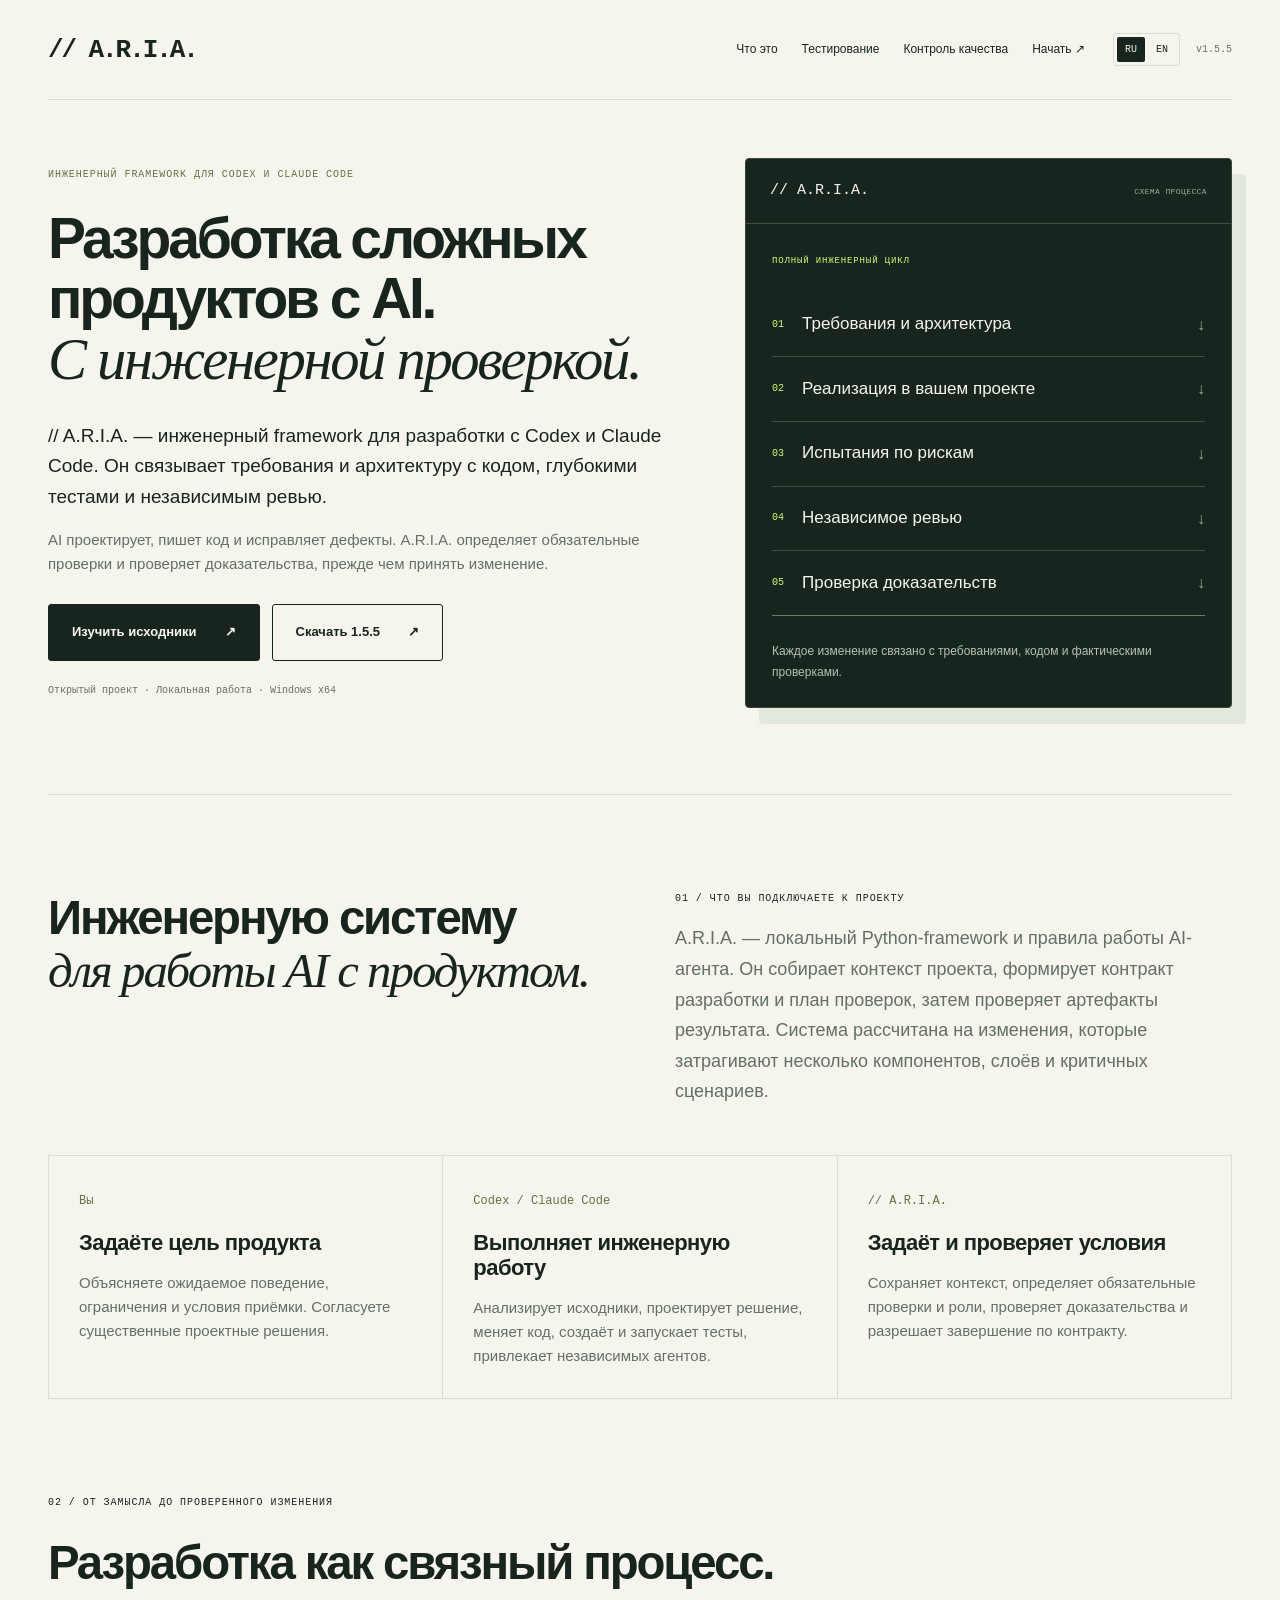
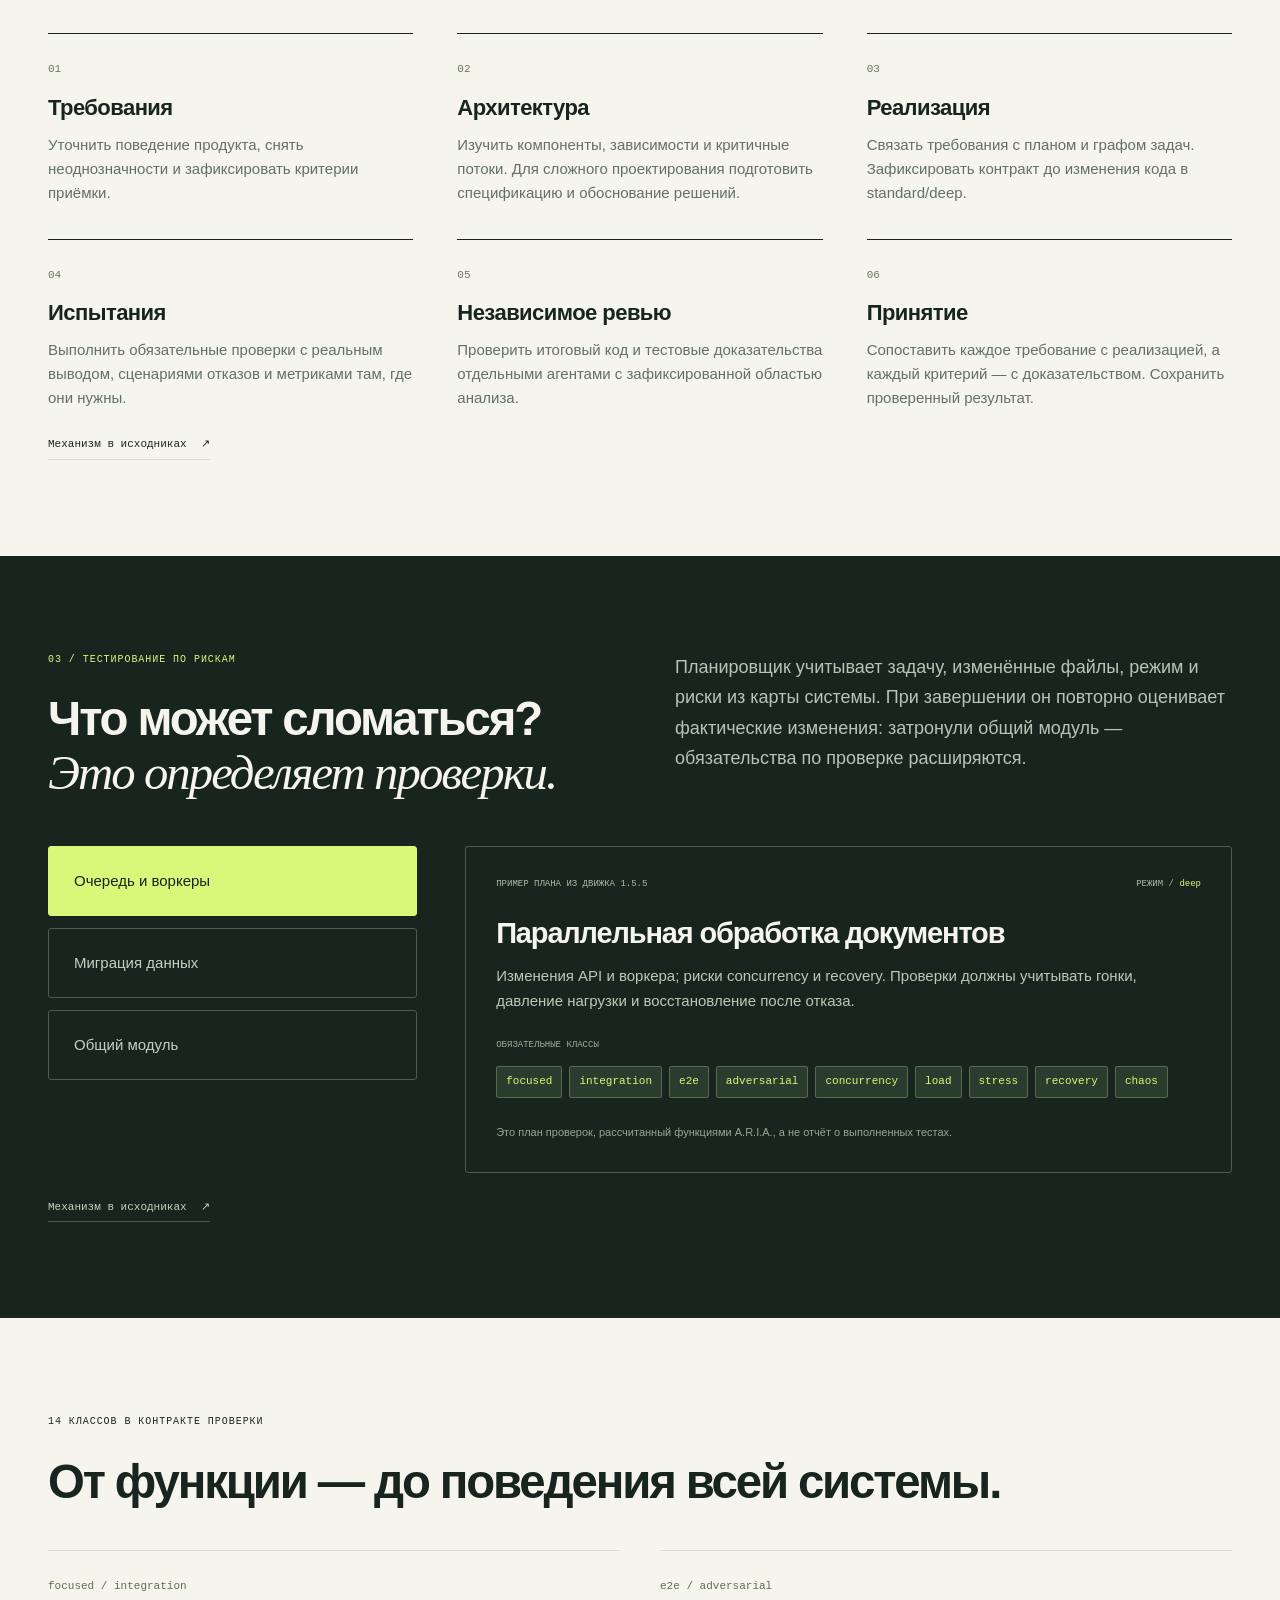
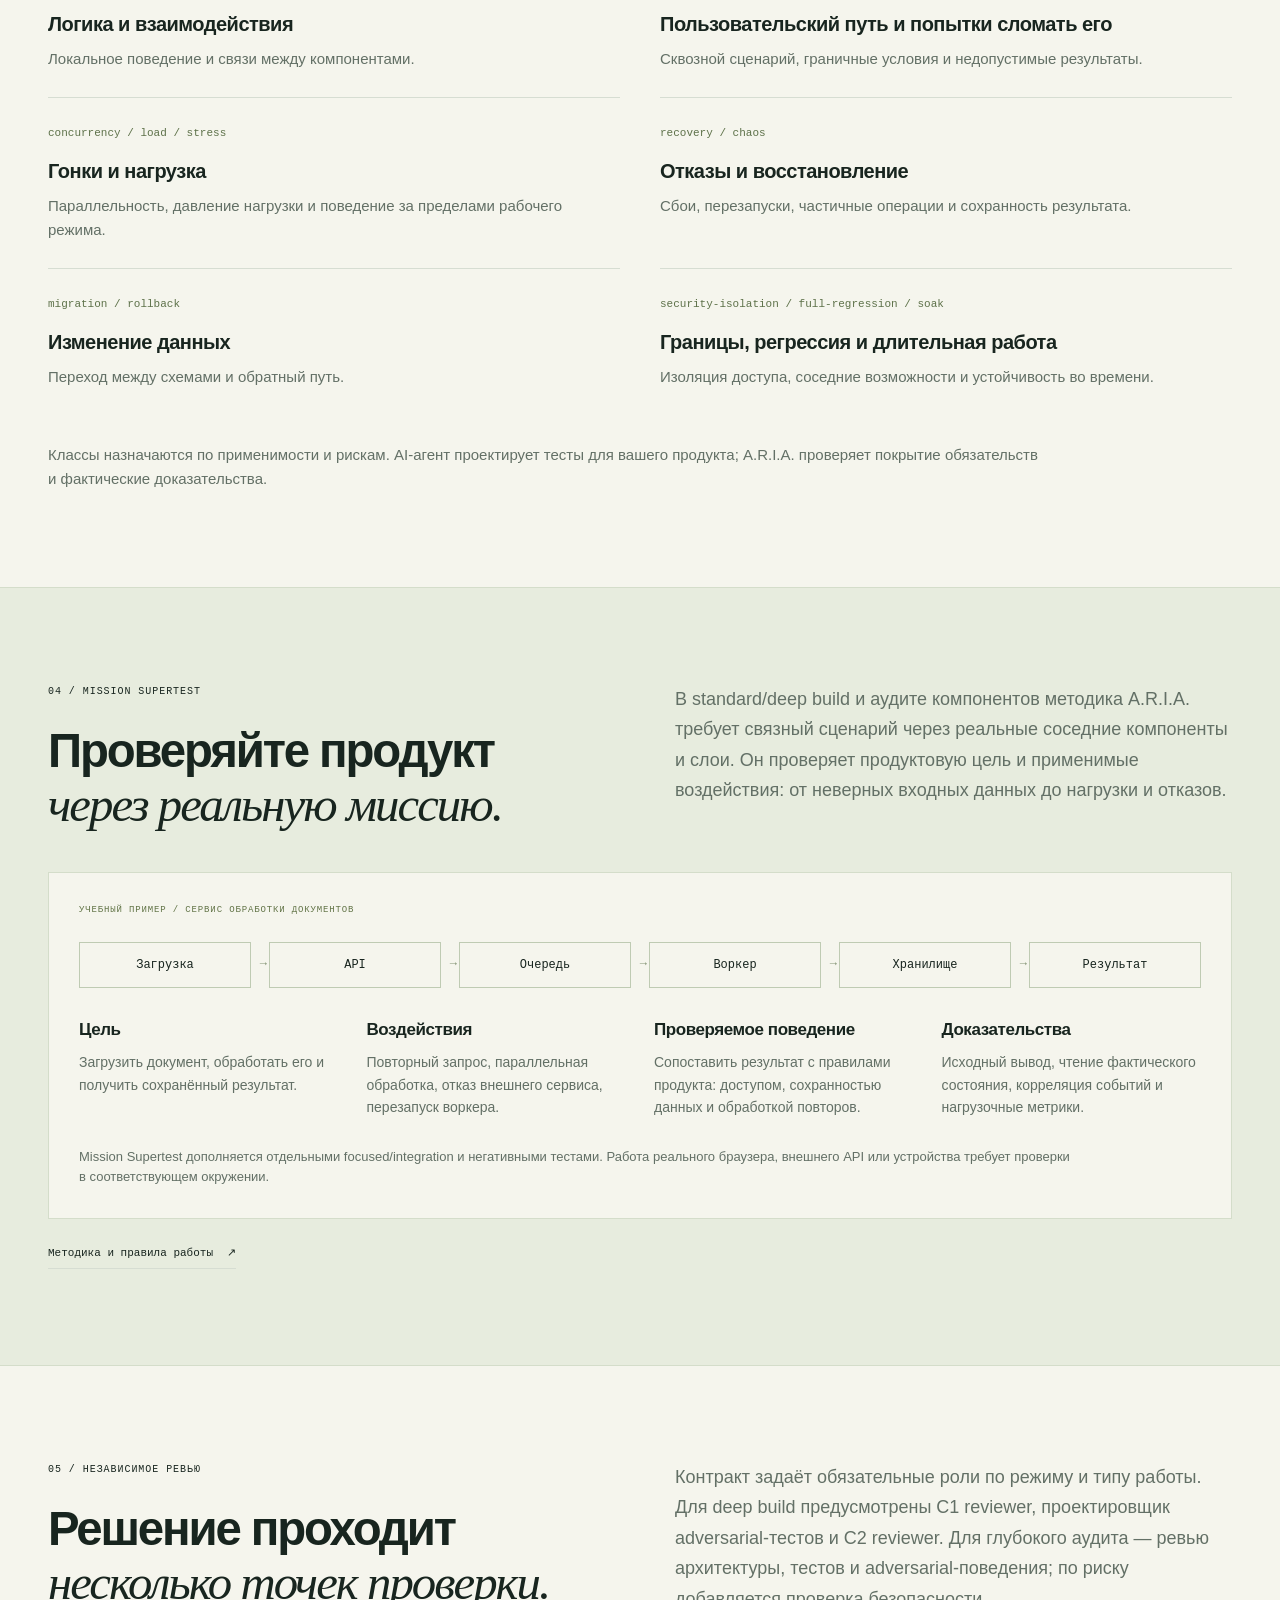
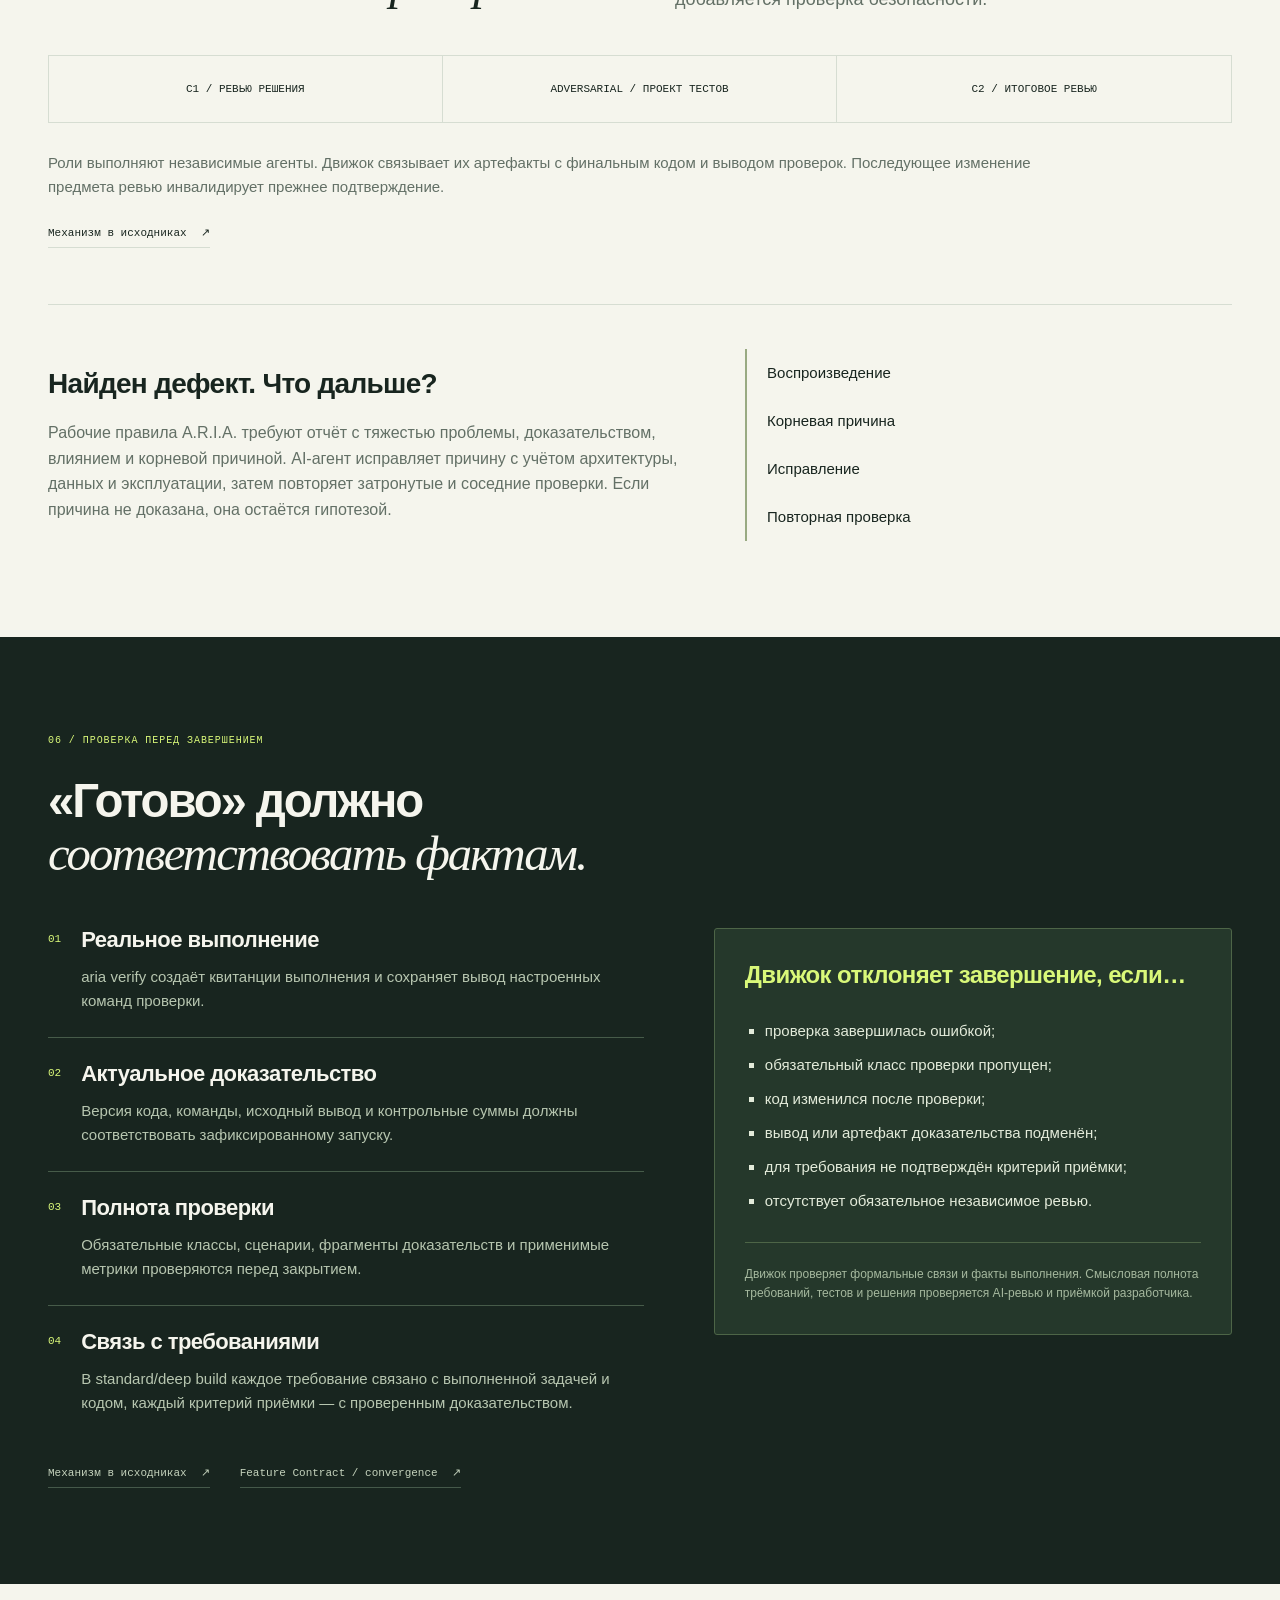
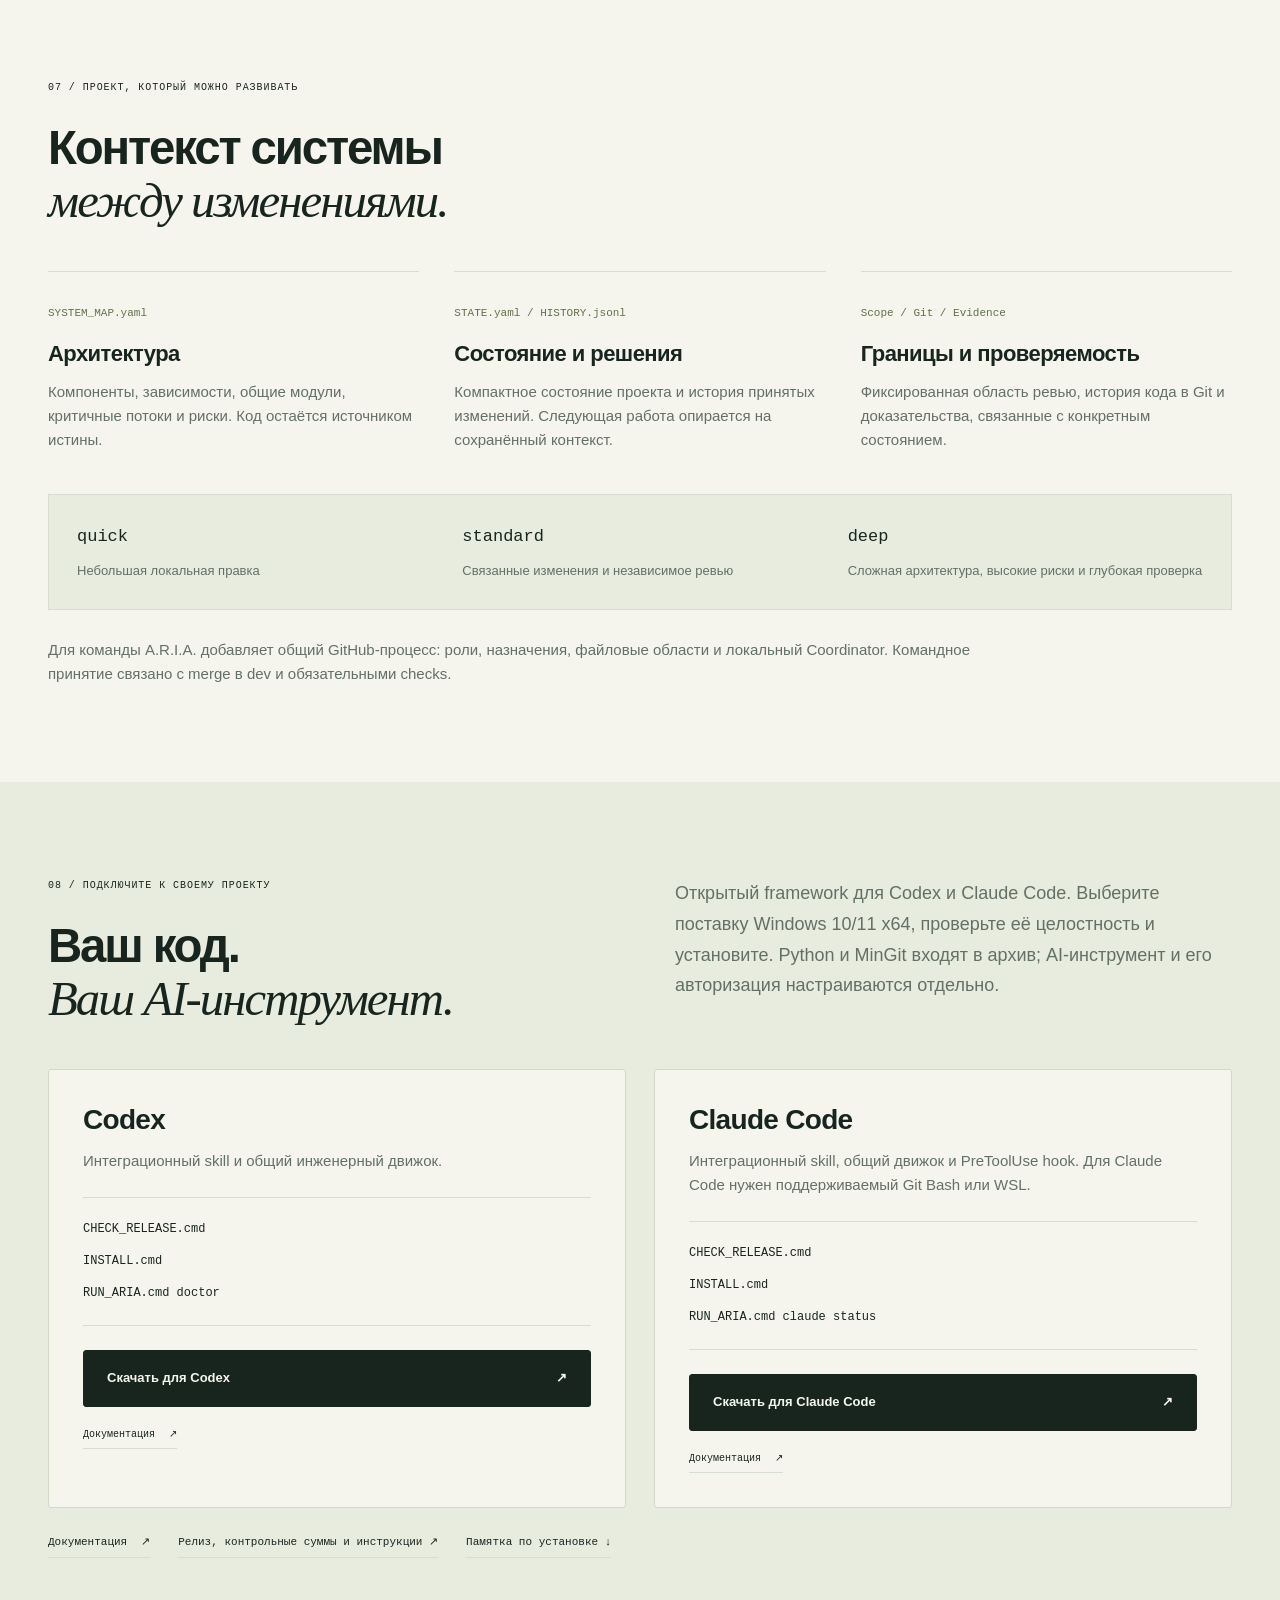
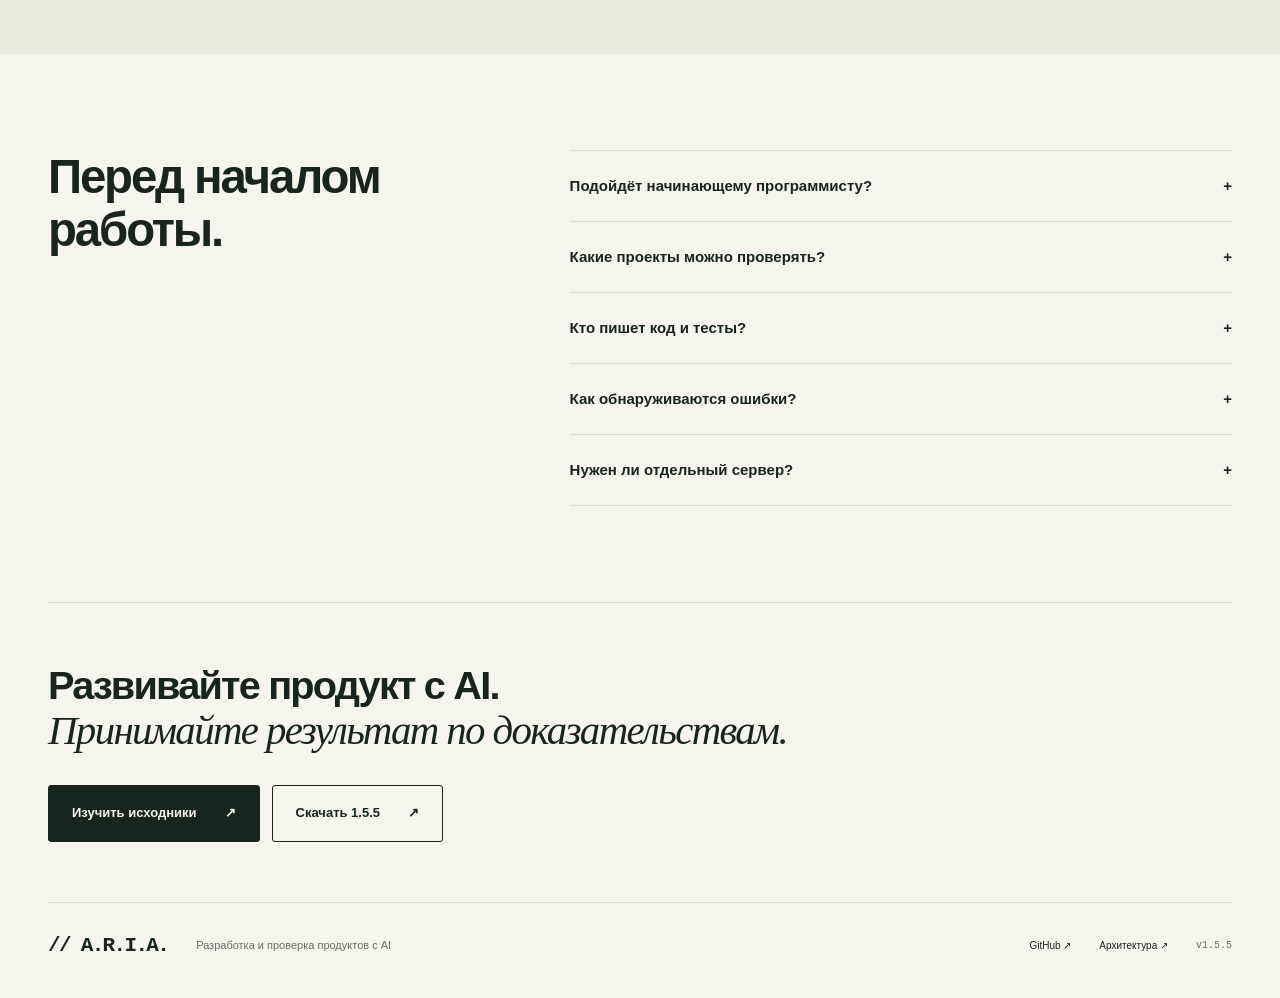
==== commit 57c1f1a3: "Publish approved engineering landing for ARIA 1.5.5" ====
--- a/index.html
+++ b/index.html
@@ -1,76 +1,16 @@
 <!doctype html>
-<html lang="ru">
-<head>
-  <meta charset="utf-8">
-  <meta name="viewport" content="width=device-width, initial-scale=1">
-  <meta name="theme-color" content="#20251f">
-  <meta name="description" content="Открытый framework для разработки с Codex и Claude Code. Контракты задач, память проекта, доказательства тестов и командный GitHub-процесс.">
-  <title>// A.R.I.A. — разработка с AI, которую можно проверить</title>
-  <link rel="stylesheet" href="styles.css">
-  <link rel="alternate" hreflang="ru" href="index.html">
-  <link rel="alternate" hreflang="en" href="en.html">
-  <script src="app.js" defer></script>
-</head>
-<body>
-  <a class="skip-link" href="#main">Перейти к содержимому</a>
-  <header class="header">
-    <a href="#" class="brand" aria-label="// A.R.I.A. — на главную">// A.R.I.A.</a>
-    <nav id="navigation" aria-label="Основная навигация">
-      <a href="#approach">Подход</a>
-      <a href="#workflow">Как работает</a>
-      <a href="#team">Для команды</a>
-      <a class="nav-cta" href="https://github.com/s41-i42-5va5/ARIA/releases/tag/v1.5.5">Скачать v1.5.5 <span aria-hidden="true">↗</span></a>
-    </nav>
-    <div class="header-actions">
-      <div class="language-switch" aria-label="Выбор языка">
-        <a href="index.html" lang="ru" hreflang="ru" aria-label="Русский" aria-current="page">RU</a>
-        <a href="en.html" lang="en" hreflang="en" aria-label="English">EN</a>
-      </div>
-      <button class="menu-toggle" aria-expanded="false" aria-controls="navigation" aria-label="Открыть меню"><span></span><span></span></button>
-    </div>
-  </header>
-  <main id="main">
-    <section class="hero section-shell hero-v2"><div class="hero-copy"><p class="eyebrow"><span class="signal" aria-hidden="true"></span>ОТКРЫТЫЙ FRAMEWORK / CODEX + CLAUDE CODE</p><h1>Пишите код с AI.<br>Держите проект<br><span class="serif">под контролем.</span></h1><p class="hero-description">// A.R.I.A. связывает требования, контекст проекта и результаты тестов. Вы видите, что AI изменил, что проверено и что ещё нужно сделать перед приёмкой.</p><div class="hero-actions"><a class="button button-dark" href="https://github.com/s41-i42-5va5/ARIA">Открыть GitHub <span aria-hidden="true">↗</span></a><a class="button button-outline" href="https://github.com/s41-i42-5va5/ARIA/releases/tag/v1.5.5">Скачать v1.5.5 <span aria-hidden="true">↗</span></a></div><div class="hero-meta">Для разработчиков и тех, кто учится программировать</div></div><div class="terminal-preview"><div class="terminal-bar"><span>// A.R.I.A.</span><span>v1.5.5</span></div><div class="terminal-body"><p class="terminal-label">ПРИМЕР ЗАДАЧИ</p><h2>Добавить экспорт заказов в CSV</h2><div class="terminal-line"><span>01 / CONTRACT</span><p>UTF-8 · права доступа · критерии приёмки</p></div><div class="terminal-line"><span>02 / CONTEXT</span><p>Компоненты, зависимости, прошлые решения</p></div><div class="terminal-line"><span>03 / EVIDENCE</span><p>Команда теста + вывод + версия кода</p></div><div class="terminal-line"><span>04 / ACCEPTANCE</span><p>Сверка результата с условиями задачи</p></div><p class="terminal-note">В standard/deep отсутствие обязательных доказательств блокирует завершение.</p></div><a class="terminal-link" href="#workflow">Как это работает <span aria-hidden="true">↓</span></a></div></section>
-    <div class="principles-strip"><span>ОТКРЫТЫЕ ИСХОДНИКИ</span><span aria-hidden="true">✳</span><span>ПАМЯТЬ ПРОЕКТА</span><span aria-hidden="true">✳</span><span>ДОКАЗАТЕЛЬСТВА ПРОВЕРОК</span><span aria-hidden="true">✳</span><span>CODEX + CLAUDE</span></div>
-
-    <section id="approach" class="section-shell approach section-pad"><div class="section-heading"><p class="eyebrow">01 / ЗАЧЕМ ЭТО РАЗРАБОТЧИКУ</p><h2>От «AI сказал готово»<br><span class="serif">к проверяемому результату.</span></h2></div><div class="approach-body"><p class="section-intro">Вам нужен работающий проект, который можно развивать. A.R.I.A. добавляет к AI-инструменту правила работы и документы, по которым можно проверить результат.</p><div class="approach-row"><span class="row-number">01</span><div><h3>Каждая сессия начинается заново</h3><p>STATE.yaml, HISTORY.jsonl и SYSTEM_MAP.yaml сохраняют состояние, решения и карту компонентов.</p><p class="benefit">↗ Продолжайте работу с зафиксированного состояния проекта.</p></div></div><div class="approach-row"><span class="row-number">02</span><div><h3>AI сделал не то, что вы ожидали</h3><p>Feature Contract фиксирует результат, требования и критерии приёмки до изменений в standard/deep.</p><p class="benefit">↗ Сравнивайте реализацию с конкретной задачей.</p></div></div><div class="approach-row"><span class="row-number">03</span><div><h3>Непонятно, действительно ли всё работает</h3><p>EvidenceBundle связывает команды проверок и сохранённый вывод с требованиями и версией кода.</p><p class="benefit">↗ Различайте проверенные условия и недоказанные утверждения.</p></div></div></div></section><section class="capabilities section-shell section-pad"><p class="eyebrow">02 / ЧТО ВНУТРИ</p><h2>Инженерные механизмы.<br><span class="serif">Понятная польза.</span></h2><div class="capability-grid"><article><span class="capability-code">Feature Contract</span><h3>Определение готовности</h3><p>Результат, требования, критерии приёмки, план и граф задач. В standard/deep контракт фиксируется до изменения кода.</p></article><article><span class="capability-code">Project Context</span><h3>Память между сессиями</h3><p>Компактное состояние, история решений и карта системы. Актуальность карты проверяется по Git и рабочей копии.</p></article><article><span class="capability-code">EvidenceBundle</span><h3>Тесты с доказательствами</h3><p>Квитанции выполнения и исходный вывод команд. Код изменился после проверки — прежнего доказательства недостаточно.</p></article><article><span class="capability-code">Governance & Preflight</span><h3>Правила перед изменением</h3><p>Проверка исходного состояния, назначения задачи и разрешённой операции. Несогласованное состояние требует восстановления.</p></article><article><span class="capability-code">Signed State & CI</span><h3>Проверяемое происхождение</h3><p>Подписанное состояние и привязка импортируемых CI-результатов к запуску, коммиту и контракту. Защита от повторного использования результата.</p></article><article><span class="capability-code">Scope & Leases</span><h3>Границы командной работы</h3><p>Задачи, исполнители, зависимости и файловые области. Конфликтующий scope блокирует старт параллельной задачи.</p></article></div><a class="text-link" href="https://github.com/s41-i42-5va5/ARIA/blob/main/docs/ARCHITECTURE.md">Изучить архитектуру ↗</a></section>
-
-    <section id="workflow" class="workflow section-pad">
-      <div class="section-shell">
-        <div class="workflow-heading"><div><p class="eyebrow">03 / РАБОЧИЙ ПРОЦЕСС</p><h2>От намерения<br><span class="serif">к принятому изменению.</span></h2></div><p>Каждый этап оставляет результат,<br>который можно проверить.</p></div>
-        <div class="workflow-layout">
-          <div class="workflow-steps" role="tablist" aria-label="Этапы работы // A.R.I.A." aria-orientation="vertical">
-            <button id="step-contract" class="step active" role="tab" aria-selected="true" aria-controls="workflow-panel" data-step="contract"><span class="step-number">01</span><span><strong>Зафиксировать задачу</strong><small>Требования и критерии приёмки</small></span><span class="step-arrow" aria-hidden="true">↗</span></button>
-            <button id="step-context" class="step" role="tab" aria-selected="false" aria-controls="workflow-panel" tabindex="-1" data-step="context"><span class="step-number">02</span><span><strong>Собрать контекст</strong><small>Код, зависимости, риски</small></span><span class="step-arrow" aria-hidden="true">↗</span></button>
-            <button id="step-verify" class="step" role="tab" aria-selected="false" aria-controls="workflow-panel" tabindex="-1" data-step="verify"><span class="step-number">03</span><span><strong>Выполнить и проверить</strong><small>Изменения, тесты, review</small></span><span class="step-arrow" aria-hidden="true">↗</span></button>
-            <button id="step-accept" class="step" role="tab" aria-selected="false" aria-controls="workflow-panel" tabindex="-1" data-step="accept"><span class="step-number">04</span><span><strong>Принять результат</strong><small>Доказательства и история</small></span><span class="step-arrow" aria-hidden="true">↗</span></button>
-          </div>
-          <div id="workflow-panel" class="workflow-panel" role="tabpanel" tabindex="0" aria-labelledby="step-contract">
-            <div class="panel-topline"><span id="artifact-name">FEATURE CONTRACT</span><span class="panel-example">ПРИМЕР СТРУКТУРЫ</span></div>
-            <div class="panel-main"><span class="artifact-icon" aria-hidden="true">↗</span><p id="artifact-kicker" class="panel-kicker">СНАЧАЛА — ОПРЕДЕЛЕНИЕ РЕЗУЛЬТАТА</p><h3 id="artifact-title">Что должно<br>получиться?</h3><p id="artifact-description">Зафиксируйте ожидаемый результат, требования и условия, при которых задача будет принята.</p></div>
-            <div id="artifact-items" class="artifact-items"><div><span class="item-dot" aria-hidden="true"></span><span>Измеримый результат</span><small>OUTCOME</small></div><div><span class="item-dot" aria-hidden="true"></span><span>Материальные требования</span><small>REQUIREMENTS</small></div><div><span class="item-dot" aria-hidden="true"></span><span>Критерии приёмки</span><small>ACCEPTANCE</small></div></div>
-            <div class="panel-footer"><span id="artifact-footer">Контракт фиксируется до изменения кода</span><span aria-hidden="true">↗</span></div>
-          </div>
-        </div>
-        <p class="workflow-note">Схема показывает полный цикл standard/deep. Глубина контроля зависит от задачи: quick для локальных правок, standard для связанных изменений, deep для задач с повышенным риском.</p>
-      </div>
-    </section>
-
-    <section class="sample section-shell section-pad"><p class="eyebrow">ОДНА ЗАДАЧА / ЧЕТЫРЕ ПОНЯТНЫХ ШАГА</p><h2>«Добавь экспорт в CSV».<br><span class="serif">А что значит «готово»?</span></h2><p class="sample-intro">Учебный пример: критерии выбираете вы. A.R.I.A. помогает закрепить их в процессе и связать с проверками.</p><div class="sample-grid"><article><span class="sample-number">01</span><h3>Уточните результат</h3><p>Какие поля экспортировать? Нужен ли UTF-8? Кто имеет право скачивать данные? Это условия задачи, а не догадки AI.</p></article><article><span class="sample-number">02</span><h3>Проверьте область изменения</h3><p>Найдите обработчик экспорта, модель данных и проверку доступа. Зафиксируйте зависимости и план до реализации.</p></article><article><span class="sample-number">03</span><h3>Получите подтверждение</h3><p>Выполните заданные проверки кодировки, содержимого и доступа. Сохраните вывод и связь каждого результата с требованием.</p></article><article><span class="sample-number">04</span><h3>Примите по критериям</h3><p>Отметьте, что доказано и что требует проверки в реальном окружении. В командном процессе дополнительно подтверждаются merge и checks.</p></article></div></section><section class="modes section-shell"><p class="eyebrow">ГЛУБИНА ПОД ЗАДАЧУ</p><h2>Небольшая правка или новая функция?</h2><div class="mode-grid"><article><code>quick</code><h3>Локальная правка</h3><p>Небольшие изменения с низким риском.</p></article><article><code>standard</code><h3>Связанное изменение</h3><p>Полный контракт, контекст и обязательные доказательства.</p></article><article><code>deep</code><h3>Сложная задача</h3><p>Более глубокая проработка задач с повышенным риском.</p></article></div></section><section class="integrations section-shell section-pad"><p class="eyebrow">ДВА AI-ИНСТРУМЕНТА / ОДИН FRAMEWORK</p><h2>Оставайтесь в своём инструменте.</h2><div class="integration-grid"><article><h3>Codex</h3><span class="capability-code">Skill aria-project</span><p>Интеграция через .agents/skills. Естественные запросы помогают работать с задачами и состоянием проекта: «Покажи мои задачи», «Добавь идею», «Беру задачу».</p><a class="text-link" href="https://github.com/s41-i42-5va5/ARIA/blob/main/docs/CODEX_INTEGRATION.md">Документация ↗</a></article><article><h3>Claude Code</h3><span class="capability-code">Skill + PreToolUse hook</span><p>Та же инженерная основа и дополнительная проверка действий до выполнения. Hook защищает служебное состояние; это не изоляция операционной системы.</p><a class="text-link" href="https://github.com/s41-i42-5va5/ARIA/blob/main/docs/CLAUDE_CODE_INTEGRATION.md">Документация ↗</a></article></div><p class="integration-note">Вы задаёте цель и принимаете результат. Codex или Claude выполняет работу. A.R.I.A. задаёт процесс и проверяет его условия.</p></section><section id="team" class="section-shell team section-pad">
-      <div class="team-header"><p class="eyebrow">04 / КОМАНДНАЯ РАБОТА</p><h2>Один проект.<br><span class="serif">Общие правила.</span></h2><p>// A.R.I.A. Control связывает задачи, участников и изменения в одном GitHub-репозитории.</p></div>
-      <div class="team-layout"><div class="team-diagram"><div class="repo-label"><span aria-hidden="true">⌑</span> GITHUB / ОДИН РЕПОЗИТОРИЙ</div><div class="branch-line"><span class="branch-point" aria-hidden="true"></span><code>main</code><small>Стабильная версия</small></div><div class="branch-line"><span class="branch-point" aria-hidden="true"></span><code>dev</code><small>Принятые изменения</small></div><div class="branch-line"><span class="branch-point" aria-hidden="true"></span><code>work/&lt;username&gt;</code><small>Работа участника</small></div><div class="branch-line branch-control"><span class="branch-point" aria-hidden="true"></span><code>aria-control</code><small>Задачи · состояние · история</small></div><div class="coordinator"><span class="signal" aria-hidden="true"></span><span><strong>Локальный Coordinator</strong><small>Управляет служебным состоянием на ПК владельца</small></span></div></div>
-        <div class="team-features"><article><span class="feature-index">01</span><h3>Понятно, кто за что отвечает</h3><p>Роли, назначения и зависимости задач. Участник начинает работу в своей ветке и в разрешённой области файлов.</p></article><article><span class="feature-index">02</span><h3>Пересечения под контролем</h3><p>// A.R.I.A. проверяет активные области работы и блокирует старт задач с конфликтующим файловым scope.</p></article><article><span class="feature-index">03</span><h3>Приёмка связана с GitHub</h3><p>В командном контуре задача закрывается после подтверждённого merge в dev и успешных обязательных проверок.</p></article></div></div>
-    </section>
-
-    <section class="fit section-shell"><p class="eyebrow">ДЛЯ ВАШЕГО ЭТАПА РАЗРАБОТКИ</p><div class="fit-grid"><article><span class="fit-icon" aria-hidden="true">↗</span><h3>Начинаете программировать</h3><p>Учитесь формулировать проверяемые задачи и читать результаты тестов.</p></article><article><span class="fit-icon" aria-hidden="true">↗</span><h3>Развиваете продукт</h3><p>Сохраняйте решения и требования при переходе к следующей функции.</p></article><article><span class="fit-icon" aria-hidden="true">↗</span><h3>Работаете командой</h3><p>Используйте общий backlog, назначения и правила принятия изменений.</p></article></div></section>
-
-    <section id="start" class="start section-pad"><div class="section-shell start-layout"><div class="start-copy"><p class="eyebrow">СКАЧАТЬ И ПОПРОБОВАТЬ</p><h2>Ваш AI-инструмент.<br><span class="serif">Ваш первый проект.</span></h2><p>Откройте релиз на GitHub, выберите поставку для Codex или Claude Code и распакуйте архив в отдельную папку.</p><p class="release-caption">Windows 10/11 x64. Python 3.12 и MinGit уже входят в поставку. Codex или Claude Code устанавливается и авторизуется отдельно; доступ к GitHub настраивается отдельно.</p><a class="button button-outline" href="https://github.com/s41-i42-5va5/ARIA">Открыть GitHub <span aria-hidden="true">↗</span></a></div>
-        <div class="setup-card"><div class="tool-tabs" role="tablist" aria-label="Выбрать инструмент"><button id="tool-codex" role="tab" aria-selected="true" aria-controls="setup-panel" data-tool="codex">Codex</button><button id="tool-claude" role="tab" aria-selected="false" aria-controls="setup-panel" tabindex="-1" data-tool="claude">Claude Code</button></div><div id="setup-panel" role="tabpanel" aria-labelledby="tool-codex" tabindex="0"><p class="setup-label" id="setup-label">ПОСТАВКА ДЛЯ CODEX</p><h3 id="setup-title">Проверка → установка → диагностика</h3><p id="setup-description">Откройте папку поставки // A.R.I.A. для Codex и последовательно выполните:</p><ol class="setup-commands"><li><span>01</span><code>CHECK_RELEASE.cmd</code><small>Проверить целостность поставки</small></li><li><span>02</span><code>INSTALL.cmd</code><small>Установить // A.R.I.A.</small></li><li><span>03</span><code id="diagnostic-command">RUN_ARIA.cmd doctor</code><small id="diagnostic-description">Проверить окружение</small></li></ol><p id="setup-requirement" class="setup-requirement">Для живых операций GitHub нужны интернет и настроенный доступ.</p><a id="package-download" class="button button-dark setup-download" href="https://github.com/s41-i42-5va5/ARIA/releases/download/v1.5.5/ARIA-1.5.5-codex-windows-x64.zip">Скачать для Codex <span aria-hidden="true">↓</span></a><a class="text-link release-link" href="https://github.com/s41-i42-5va5/ARIA/releases/tag/v1.5.5">Все файлы релиза на GitHub ↗</a><p class="setup-footnote">На странице релиза: две поставки Windows, контрольные суммы и описание изменений.</p><a class="text-link" href="getting-started.md" download>Памятка по запуску ↓</a></div></div>
-      </div></section>
-
-    <section class="section-shell faq section-pad"><div><p class="eyebrow">ВОПРОСЫ И ОТВЕТЫ</p><h2>До начала<br><span class="serif">работы.</span></h2></div><div class="faq-list"><details><summary>Нужно ли уметь программировать?<span aria-hidden="true">+</span></summary><p>A.R.I.A. подходит и начинающим, но требует работы с файлами проекта и командами. Памятка объясняет проверку и установку поставки. Требования, тесты и окончательную приёмку нужно понимать и оценивать самому.</p></details><details><summary>Это AI-модель или отдельный редактор?<span aria-hidden="true">+</span></summary><p>Это локальный Python-framework поверх процесса разработки. Код пишет выбранный AI-инструмент. A.R.I.A. связывает его работу с требованиями, контекстом и доказательствами.</p></details><details><summary>Нужен ли постоянно работающий сервер?<span aria-hidden="true">+</span></summary><p>Для локального процесса — нет. В командной работе Coordinator работает на ПК владельца. При его остановке подтверждённые GitHub-события ожидают синхронизации; обработка продолжается после запуска.</p></details><details><summary>Где находятся данные?<span aria-hidden="true">+</span></summary><p>Исходники продукта, документы проекта и данные исполнения имеют отдельные границы. Командный процесс использует GitHub. Передача данных AI-провайдеру зависит от Codex или Claude и их настроек.</p></details><details><summary>Что означает успешная проверка?<span aria-hidden="true">+</span></summary><p>Выполнены заданные условия на конкретном состоянии кода. Полнота требований и тестов остаётся важной. Это не заменяет проверки внешних API, устройств или продукта в рабочем окружении.</p></details><details><summary>Можно ли изучить устройство и предложить улучшение?<span aria-hidden="true">+</span></summary><p>Да. Исходники, тесты и документация доступны в открытом GitHub-репозитории. Изучите архитектуру, интеграции и примеры команд, прежде чем менять процесс своего проекта.</p></details></div></section>
-    <section class="closing section-shell"><div><p class="eyebrow">ОТКРЫТЫЙ ПРОЕКТ. ПРОВЕРЯЕМЫЙ ПРОЦЕСС.</p><h2>Меньше догадок.<br><span class="serif">Больше ясности в разработке.</span></h2></div><div class="closing-actions"><a class="button button-lime" href="https://github.com/s41-i42-5va5/ARIA/releases/tag/v1.5.5">Скачать v1.5.5 <span aria-hidden="true">↗</span></a><a class="text-link" href="https://github.com/s41-i42-5va5/ARIA">Открыть GitHub ↗</a></div></section>
-  </main>
-  <footer class="footer section-shell"><a class="brand" href="#">// A.R.I.A.</a><p>Разработка с AI, которую можно проверить</p><a href="https://github.com/s41-i42-5va5/ARIA">GitHub ↗</a><a href="https://github.com/s41-i42-5va5/ARIA/blob/main/docs/GUIDE.md">Документация ↗</a><span>v1.5.5</span></footer>
-</body>
-</html>
+<html lang="ru"><head><meta charset="utf-8"><meta name="viewport" content="width=device-width,initial-scale=1"><meta name="theme-color" content="#18251f"><meta name="description" content="Инженерный framework для Codex и Claude Code: требования, архитектура, разработка, тестирование по рискам, независимое ревью и доказательства результата."><title>// A.R.I.A. — инженерная разработка сложных продуктов с AI</title><link rel="stylesheet" href="styles.css"><link rel="alternate" hreflang="ru" href="index.html"><link rel="alternate" hreflang="en" href="en.html"><script src="app.js" defer></script></head>
+<body><a class="skip" href="#main">К содержимому</a><header class="shell header"><a class="brand" href="#">// A.R.I.A.</a><nav id="navigation" aria-label="Что это"><a href="#what">Что это</a><a href="#testing">Тестирование</a><a href="#quality">Контроль качества</a><a href="#start">Начать ↗</a></nav><div class="header-actions"><div class="languages" aria-label="Выбор языка"><a href="index.html" lang="ru" hreflang="ru" aria-label="Русский" aria-current="page">RU</a><a href="en.html" lang="en" hreflang="en" aria-label="English">EN</a></div><button class="menu" aria-controls="navigation" aria-expanded="false" aria-label="Открыть меню"><span></span><span></span></button><span class="version">v1.5.5</span></div></header>
+<main id="main"><section class="shell hero"><div><p class="eyebrow">ИНЖЕНЕРНЫЙ FRAMEWORK ДЛЯ CODEX И CLAUDE CODE</p><h1>Разработка сложных<br>продуктов с AI.<br><em>С инженерной проверкой.</em></h1><p class="definition">// A.R.I.A. — инженерный framework для разработки с Codex и Claude Code. Он связывает требования и архитектуру с кодом, глубокими тестами и независимым ревью.</p><p class="hero-detail">AI проектирует, пишет код и исправляет дефекты. A.R.I.A. определяет обязательные проверки и проверяет доказательства, прежде чем принять изменение.</p><div class="actions"><a class="button primary" href="https://github.com/s41-i42-5va5/ARIA">Изучить исходники<span aria-hidden="true">↗</span></a><a class="button secondary" href="https://github.com/s41-i42-5va5/ARIA/releases/tag/v1.5.5">Скачать 1.5.5<span aria-hidden="true">↗</span></a></div><p class="hero-meta">Открытый проект · Локальная работа · Windows x64</p></div><div class="engineering-cycle"><div class="cycle-bar"><span class="mono">// A.R.I.A.</span><span>СХЕМА ПРОЦЕССА</span></div><div class="cycle-body"><p class="eyebrow">ПОЛНЫЙ ИНЖЕНЕРНЫЙ ЦИКЛ</p><div><span class="mono">01</span><strong>Требования и архитектура</strong><span aria-hidden="true">↓</span></div><div><span class="mono">02</span><strong>Реализация в вашем проекте</strong><span aria-hidden="true">↓</span></div><div><span class="mono">03</span><strong>Испытания по рискам</strong><span aria-hidden="true">↓</span></div><div><span class="mono">04</span><strong>Независимое ревью</strong><span aria-hidden="true">↓</span></div><div><span class="mono">05</span><strong>Проверка доказательств</strong><span aria-hidden="true">↓</span></div><p class="cycle-note">Каждое изменение связано с требованиями, кодом и фактическими проверками.</p></div></div></section>
+<section id="what" class="shell section what"><div class="split-heading"><h2>Инженерную систему<br><em>для работы AI с продуктом.</em></h2><div><p class="eyebrow">01 / ЧТО ВЫ ПОДКЛЮЧАЕТЕ К ПРОЕКТУ</p><p class="intro">A.R.I.A. — локальный Python-framework и правила работы AI-агента. Он собирает контекст проекта, формирует контракт разработки и план проверок, затем проверяет артефакты результата. Система рассчитана на изменения, которые затрагивают несколько компонентов, слоёв и критичных сценариев.</p></div></div><div class="role-grid"><article><span class="mono">Вы</span><h3>Задаёте цель продукта</h3><p>Объясняете ожидаемое поведение, ограничения и условия приёмки. Согласуете существенные проектные решения.</p></article><article><span class="mono">Codex / Claude Code</span><h3>Выполняет инженерную работу</h3><p>Анализирует исходники, проектирует решение, меняет код, создаёт и запускает тесты, привлекает независимых агентов.</p></article><article><span class="mono">// A.R.I.A.</span><h3>Задаёт и проверяет условия</h3><p>Сохраняет контекст, определяет обязательные проверки и роли, проверяет доказательства и разрешает завершение по контракту.</p></article></div></section>
+<section class="shell section lifecycle"><p class="eyebrow">02 / ОТ ЗАМЫСЛА ДО ПРОВЕРЕННОГО ИЗМЕНЕНИЯ</p><h2>Разработка как связный процесс.</h2><div class="phase-grid"><article><span class="index">01</span><h3>Требования</h3><p>Уточнить поведение продукта, снять неоднозначности и зафиксировать критерии приёмки.</p></article><article><span class="index">02</span><h3>Архитектура</h3><p>Изучить компоненты, зависимости и критичные потоки. Для сложного проектирования подготовить спецификацию и обоснование решений.</p></article><article><span class="index">03</span><h3>Реализация</h3><p>Связать требования с планом и графом задач. Зафиксировать контракт до изменения кода в standard/deep.</p></article><article><span class="index">04</span><h3>Испытания</h3><p>Выполнить обязательные проверки с реальным выводом, сценариями отказов и метриками там, где они нужны.</p></article><article><span class="index">05</span><h3>Независимое ревью</h3><p>Проверить итоговый код и тестовые доказательства отдельными агентами с зафиксированной областью анализа.</p></article><article><span class="index">06</span><h3>Принятие</h3><p>Сопоставить каждое требование с реализацией, а каждый критерий — с доказательством. Сохранить проверенный результат.</p></article></div><a class="source-link" href="https://github.com/s41-i42-5va5/ARIA/blob/v1.5.5/aria/lifecycle.py">Механизм в исходниках <span aria-hidden="true">↗</span></a></section>
+<section id="testing" class="dark"><div class="shell section"><div class="split-heading"><div><p class="eyebrow">03 / ТЕСТИРОВАНИЕ ПО РИСКАМ</p><h2>Что может сломаться?<br><em>Это определяет проверки.</em></h2></div><p class="intro">Планировщик учитывает задачу, изменённые файлы, режим и риски из карты системы. При завершении он повторно оценивает фактические изменения: затронули общий модуль — обязательства по проверке расширяются.</p></div><div class="risk-layout"><div role="tablist" class="risk-tabs" aria-label="03 / ТЕСТИРОВАНИЕ ПО РИСКАМ"><button role="tab" id="risk-queue" aria-controls="risk-panel" aria-selected="true" tabindex="0" data-risk="queue">Очередь и воркеры</button><button role="tab" id="risk-migration" aria-controls="risk-panel" aria-selected="false" tabindex="-1" data-risk="migration">Миграция данных</button><button role="tab" id="risk-shared" aria-controls="risk-panel" aria-selected="false" tabindex="-1" data-risk="shared">Общий модуль</button></div><div id="risk-panel" role="tabpanel" aria-labelledby="risk-queue" tabindex="0"><div class="risk-top"><span>ПРИМЕР ПЛАНА ИЗ ДВИЖКА 1.5.5</span><span>РЕЖИМ / <b id="risk-mode">deep</b></span></div><h3 id="risk-title">Параллельная обработка документов</h3><p id="risk-description">Изменения API и воркера; риски concurrency и recovery. Проверки должны учитывать гонки, давление нагрузки и восстановление после отказа.</p><p class="mono risk-required">ОБЯЗАТЕЛЬНЫЕ КЛАССЫ</p><div id="risk-classes" class="class-tags"><code>focused</code><code>integration</code><code>e2e</code><code>adversarial</code><code>concurrency</code><code>load</code><code>stress</code><code>recovery</code><code>chaos</code></div><p class="risk-footnote">Это план проверок, рассчитанный функциями A.R.I.A., а не отчёт о выполненных тестах.</p></div></div><a class="source-link" href="https://github.com/s41-i42-5va5/ARIA/blob/v1.5.5/aria/assurance.py">Механизм в исходниках <span aria-hidden="true">↗</span></a></div></section>
+<section class="shell section test-classes"><p class="eyebrow">14 КЛАССОВ В КОНТРАКТЕ ПРОВЕРКИ</p><h2>От функции — до поведения всей системы.</h2><div class="test-matrix"><article><code>focused / integration</code><div><h3>Логика и взаимодействия</h3><p>Локальное поведение и связи между компонентами.</p></div></article><article><code>e2e / adversarial</code><div><h3>Пользовательский путь и попытки сломать его</h3><p>Сквозной сценарий, граничные условия и недопустимые результаты.</p></div></article><article><code>concurrency / load / stress</code><div><h3>Гонки и нагрузка</h3><p>Параллельность, давление нагрузки и поведение за пределами рабочего режима.</p></div></article><article><code>recovery / chaos</code><div><h3>Отказы и восстановление</h3><p>Сбои, перезапуски, частичные операции и сохранность результата.</p></div></article><article><code>migration / rollback</code><div><h3>Изменение данных</h3><p>Переход между схемами и обратный путь.</p></div></article><article><code>security-isolation / full-regression / soak</code><div><h3>Границы, регрессия и длительная работа</h3><p>Изоляция доступа, соседние возможности и устойчивость во времени.</p></div></article></div><p class="note">Классы назначаются по применимости и рискам. AI-агент проектирует тесты для вашего продукта; A.R.I.A. проверяет покрытие обязательств и фактические доказательства.</p></section>
+<section class="mission"><div class="shell section"><div class="split-heading"><div><p class="eyebrow">04 / MISSION SUPERTEST</p><h2>Проверяйте продукт<br><em>через реальную миссию.</em></h2></div><p class="intro">В standard/deep build и аудите компонентов методика A.R.I.A. требует связный сценарий через реальные соседние компоненты и слои. Он проверяет продуктовую цель и применимые воздействия: от неверных входных данных до нагрузки и отказов.</p></div><div class="mission-example"><p class="eyebrow">УЧЕБНЫЙ ПРИМЕР / СЕРВИС ОБРАБОТКИ ДОКУМЕНТОВ</p><div class="mission-flow"><span>Загрузка</span><span>API</span><span>Очередь</span><span>Воркер</span><span>Хранилище</span><span>Результат</span></div><div class="mission-grid"><article><h3>Цель</h3><p>Загрузить документ, обработать его и получить сохранённый результат.</p></article><article><h3>Воздействия</h3><p>Повторный запрос, параллельная обработка, отказ внешнего сервиса, перезапуск воркера.</p></article><article><h3>Проверяемое поведение</h3><p>Сопоставить результат с правилами продукта: доступом, сохранностью данных и обработкой повторов.</p></article><article><h3>Доказательства</h3><p>Исходный вывод, чтение фактического состояния, корреляция событий и нагрузочные метрики.</p></article></div><p class="note">Mission Supertest дополняется отдельными focused/integration и негативными тестами. Работа реального браузера, внешнего API или устройства требует проверки в соответствующем окружении.</p></div><a class="source-link" href="https://github.com/s41-i42-5va5/ARIA/blob/v1.5.5/AGENTS.md">Методика и правила работы <span aria-hidden="true">↗</span></a></div></section>
+<section class="shell section review"><div class="split-heading"><div><p class="eyebrow">05 / НЕЗАВИСИМОЕ РЕВЬЮ</p><h2>Решение проходит<br><em>несколько точек проверки.</em></h2></div><p class="intro">Контракт задаёт обязательные роли по режиму и типу работы. Для deep build предусмотрены C1 reviewer, проектировщик adversarial-тестов и C2 reviewer. Для глубокого аудита — ревью архитектуры, тестов и adversarial-поведения; по риску добавляется проверка безопасности.</p></div><div class="review-chain"><span>C1 / РЕВЬЮ РЕШЕНИЯ</span><span>ADVERSARIAL / ПРОЕКТ ТЕСТОВ</span><span>C2 / ИТОГОВОЕ РЕВЬЮ</span></div><p class="note">Роли выполняют независимые агенты. Движок связывает их артефакты с финальным кодом и выводом проверок. Последующее изменение предмета ревью инвалидирует прежнее подтверждение.</p><a class="source-link" href="https://github.com/s41-i42-5va5/ARIA/blob/v1.5.5/aria/run_contracts.py">Механизм в исходниках <span aria-hidden="true">↗</span></a><div class="defect"><div><h3>Найден дефект. Что дальше?</h3><p>Рабочие правила A.R.I.A. требуют отчёт с тяжестью проблемы, доказательством, влиянием и корневой причиной. AI-агент исправляет причину с учётом архитектуры, данных и эксплуатации, затем повторяет затронутые и соседние проверки. Если причина не доказана, она остаётся гипотезой.</p></div><div class="defect-chain"><span>Воспроизведение</span><span>Корневая причина</span><span>Исправление</span><span>Повторная проверка</span></div></div></section>
+<section id="quality" class="dark quality"><div class="shell section"><p class="eyebrow">06 / ПРОВЕРКА ПЕРЕД ЗАВЕРШЕНИЕМ</p><h2>«Готово» должно<br><em>соответствовать фактам.</em></h2><div class="gate-layout"><div class="gate-items"><article><span class="index">01</span><div><h3>Реальное выполнение</h3><p>aria verify создаёт квитанции выполнения и сохраняет вывод настроенных команд проверки.</p></div></article><article><span class="index">02</span><div><h3>Актуальное доказательство</h3><p>Версия кода, команды, исходный вывод и контрольные суммы должны соответствовать зафиксированному запуску.</p></div></article><article><span class="index">03</span><div><h3>Полнота проверки</h3><p>Обязательные классы, сценарии, фрагменты доказательств и применимые метрики проверяются перед закрытием.</p></div></article><article><span class="index">04</span><div><h3>Связь с требованиями</h3><p>В standard/deep build каждое требование связано с выполненной задачей и кодом, каждый критерий приёмки — с проверенным доказательством.</p></div></article></div><aside class="block-list"><h3>Движок отклоняет завершение, если…</h3><ul><li>проверка завершилась ошибкой;</li><li>обязательный класс проверки пропущен;</li><li>код изменился после проверки;</li><li>вывод или артефакт доказательства подменён;</li><li>для требования не подтверждён критерий приёмки;</li><li>отсутствует обязательное независимое ревью.</li></ul><p>Движок проверяет формальные связи и факты выполнения. Смысловая полнота требований, тестов и решения проверяется AI-ревью и приёмкой разработчика.</p></aside></div><div class="source-row"><a class="source-link" href="https://github.com/s41-i42-5va5/ARIA/blob/v1.5.5/aria/execution.py">Механизм в исходниках <span aria-hidden="true">↗</span></a><a class="source-link" href="https://github.com/s41-i42-5va5/ARIA/blob/v1.5.5/aria/feature_contract.py">Feature Contract / convergence <span aria-hidden="true">↗</span></a></div></div></section>
+<section class="shell section context"><p class="eyebrow">07 / ПРОЕКТ, КОТОРЫЙ МОЖНО РАЗВИВАТЬ</p><h2>Контекст системы<br><em>между изменениями.</em></h2><div class="context-grid"><article><code>SYSTEM_MAP.yaml</code><h3>Архитектура</h3><p>Компоненты, зависимости, общие модули, критичные потоки и риски. Код остаётся источником истины.</p></article><article><code>STATE.yaml / HISTORY.jsonl</code><h3>Состояние и решения</h3><p>Компактное состояние проекта и история принятых изменений. Следующая работа опирается на сохранённый контекст.</p></article><article><code>Scope / Git / Evidence</code><h3>Границы и проверяемость</h3><p>Фиксированная область ревью, история кода в Git и доказательства, связанные с конкретным состоянием.</p></article></div><div class="modes"><div><code>quick</code><p>Небольшая локальная правка</p></div><div><code>standard</code><p>Связанные изменения и независимое ревью</p></div><div><code>deep</code><p>Сложная архитектура, высокие риски и глубокая проверка</p></div></div><p class="team-note">Для команды A.R.I.A. добавляет общий GitHub-процесс: роли, назначения, файловые области и локальный Coordinator. Командное принятие связано с merge в dev и обязательными checks.</p></section>
+<section id="start" class="start"><div class="shell section"><div class="split-heading"><div><p class="eyebrow">08 / ПОДКЛЮЧИТЕ К СВОЕМУ ПРОЕКТУ</p><h2>Ваш код.<br><em>Ваш AI-инструмент.</em></h2></div><p class="intro">Открытый framework для Codex и Claude Code. Выберите поставку Windows 10/11 x64, проверьте её целостность и установите. Python и MinGit входят в архив; AI-инструмент и его авторизация настраиваются отдельно.</p></div><div class="package-grid"><article><h3>Codex</h3><p>Интеграционный skill и общий инженерный движок.</p><div class="commands"><code>CHECK_RELEASE.cmd</code><code>INSTALL.cmd</code><code>RUN_ARIA.cmd doctor</code></div><a class="button package-button" href="https://github.com/s41-i42-5va5/ARIA/releases/download/v1.5.5/ARIA-1.5.5-codex-windows-x64.zip">Скачать для Codex<span aria-hidden="true">↗</span></a><a class="source-link" href="https://github.com/s41-i42-5va5/ARIA/blob/v1.5.5/docs/CODEX_INTEGRATION.md">Документация <span aria-hidden="true">↗</span></a></article><article><h3>Claude Code</h3><p>Интеграционный skill, общий движок и PreToolUse hook. Для Claude Code нужен поддерживаемый Git Bash или WSL.</p><div class="commands"><code>CHECK_RELEASE.cmd</code><code>INSTALL.cmd</code><code>RUN_ARIA.cmd claude status</code></div><a class="button package-button" href="https://github.com/s41-i42-5va5/ARIA/releases/download/v1.5.5/ARIA-1.5.5-claude-windows-x64.zip">Скачать для Claude Code<span aria-hidden="true">↗</span></a><a class="source-link" href="https://github.com/s41-i42-5va5/ARIA/blob/v1.5.5/docs/CLAUDE_CODE_INTEGRATION.md">Документация <span aria-hidden="true">↗</span></a></article></div><div class="download-footer"><a class="source-link" href="https://github.com/s41-i42-5va5/ARIA/blob/v1.5.5/docs/GUIDE.md">Документация <span aria-hidden="true">↗</span></a><a class="source-link" href="https://github.com/s41-i42-5va5/ARIA/releases/tag/v1.5.5">Релиз, контрольные суммы и инструкции ↗</a><a class="source-link" href="getting-started.md" download>Памятка по установке ↓</a></div></div></section>
+<section class="shell section faq"><h2>Перед началом работы.</h2><div><details><summary>Подойдёт начинающему программисту?<span aria-hidden="true">+</span></summary><p>Да, если вы готовы работать с проектом, командами и результатами тестов. A.R.I.A. даёт структуру: что уточнить, что изменить и чем доказать результат. Технические решения и итоговую приёмку нужно понимать и оценивать.</p></details><details><summary>Какие проекты можно проверять?<span aria-hidden="true">+</span></summary><p>Проекты, для которых определены реальный стек, команды проверок, контекст и критерии результата. Планировщик учитывает, в том числе, API, UI, воркеры, хранилища, миграции и аппаратные риски. Для внешнего сервиса или устройства потребуется соответствующее тестовое окружение.</p></details><details><summary>Кто пишет код и тесты?<span aria-hidden="true">+</span></summary><p>Codex или Claude Code выполняет инженерную работу. A.R.I.A. формирует контекст и обязательства, запускает настроенные проверки через aria verify и проверяет доказательства. Это совместная работа AI-инструмента и локального движка.</p></details><details><summary>Как обнаруживаются ошибки?<span aria-hidden="true">+</span></summary><p>Через анализ кода, независимое ревью и проверки, соответствующие рискам: функциональные, интеграционные, сквозные, негативные, нагрузочные и проверки отказов. Движок отклоняет недостаточные или несогласованные доказательства. Результат зависит от качества требований и самих проверок.</p></details><details><summary>Нужен ли отдельный сервер?<span aria-hidden="true">+</span></summary><p>Для локальной работы — нет. Командный Coordinator работает на ПК владельца и использует GitHub. Доступ к AI-провайдеру и передача данных определяются выбранным инструментом и его настройками.</p></details></div></section>
+<section class="shell closing"><h2>Развивайте продукт с AI.<br><em>Принимайте результат по доказательствам.</em></h2><div class="actions"><a class="button primary" href="https://github.com/s41-i42-5va5/ARIA">Изучить исходники<span aria-hidden="true">↗</span></a><a class="button secondary" href="https://github.com/s41-i42-5va5/ARIA/releases/tag/v1.5.5">Скачать 1.5.5<span aria-hidden="true">↗</span></a></div></section></main>
+<footer class="shell footer"><a class="brand" href="#">// A.R.I.A.</a><p>Разработка и проверка продуктов с AI</p><a href="https://github.com/s41-i42-5va5/ARIA">GitHub ↗</a><a href="https://github.com/s41-i42-5va5/ARIA/blob/v1.5.5/docs/ARCHITECTURE.md">Архитектура ↗</a><span class="mono">v1.5.5</span></footer><script type="application/json" id="risk-data">{"queue": {"title": "Параллельная обработка документов", "body": "Изменения API и воркера; риски concurrency и recovery. Проверки должны учитывать гонки, давление нагрузки и восстановление после отказа.", "mode": "deep", "classes": ["focused", "integration", "e2e", "adversarial", "concurrency", "load", "stress", "recovery", "chaos"], "dependents": []}, "migration": {"title": "Изменение схемы хранения", "body": "Миграция с откатом. Нужно доказать переход на новую схему, возможность rollback и поведение восстановления.", "mode": "deep", "classes": ["focused", "integration", "e2e", "adversarial", "migration", "rollback", "recovery", "chaos"], "dependents": []}, "shared": {"title": "Изменение общей авторизации", "body": "В примере карты от модуля зависят API и воркер. Область влияния включает зависимые компоненты, обязательства — изоляцию доступа и полную регрессию.", "mode": "deep", "classes": ["focused", "integration", "e2e", "adversarial", "security-isolation", "full-regression"], "dependents": ["api", "worker"]}}</script></body></html>
--- a/styles.css
+++ b/styles.css
@@ -1,24 +1,11 @@
 @charset "UTF-8";
-:root{--ink:#20251f;--muted:#656b61;--paper:#f5f5ed;--line:#d8dbce;--lime:#d9f879;--dark:#242b24;--radius:5px;--mono:Consolas,"SFMono-Regular",monospace;--sans:"Segoe UI",Arial,sans-serif}
-*{box-sizing:border-box}html{scroll-behavior:smooth;scroll-padding-top:95px}body{margin:0;background:var(--paper);color:var(--ink);font-family:var(--sans);-webkit-font-smoothing:antialiased}a{color:inherit;text-decoration:none}button{font:inherit;color:inherit;cursor:pointer}button,a,summary{-webkit-tap-highlight-color:transparent}button:focus-visible,a:focus-visible,summary:focus-visible,[tabindex]:focus-visible{outline:3px solid #679014;outline-offset:5px}::selection{background:var(--lime);color:var(--ink)}.section-shell{width:min(1280px,calc(100% - 112px));margin-inline:auto}.section-pad{padding-block:116px}.serif{font-family:Georgia,"Times New Roman",serif;font-weight:400;font-style:italic;letter-spacing:-.06em}.eyebrow{font:11px/1.5 var(--mono);letter-spacing:.12em;margin:0 0 30px;display:flex;gap:10px;align-items:center}h1,h2,h3,p{margin-top:0}h1{font-size:clamp(48px,4.9vw,76px);line-height:1.07;letter-spacing:-.056em;font-weight:550;margin-bottom:28px}h2{font-size:clamp(35px,3.6vw,55px);line-height:1.14;letter-spacing:-.05em;font-weight:500;margin-bottom:24px}h3{font-weight:550;letter-spacing:-.024em}.signal{display:inline-block;width:7px;height:7px;background:#789b3a;border-radius:50%;flex-shrink:0}.header{height:92px;display:flex;justify-content:space-between;align-items:center;width:min(1280px,calc(100% - 112px));margin:auto;border-bottom:1px solid var(--line);position:relative;z-index:10}.brand{font-size:28px;font-weight:750;letter-spacing:-.065em;display:inline-flex;align-items:flex-end;gap:4px;line-height:1}.brand-dot{width:6px;height:6px;background:#83a847;display:inline-block;margin-bottom:4px}.header nav{display:flex;align-items:center;gap:33px;font-size:13px}.header nav>a:hover{color:#5c762e}.header .nav-cta{border:1px solid var(--ink);padding:13px 19px;border-radius:3px;display:flex;gap:24px}.menu-toggle{display:none}.hero{display:grid;grid-template-columns:1.12fr 1fr;gap:45px;align-items:center;padding-block:75px 80px}.hero .eyebrow{margin-bottom:27px}.hero-description{max-width:470px;font-size:17px;line-height:1.65;color:var(--muted);margin-bottom:32px}.hero-actions{display:flex;align-items:center;gap:27px;flex-wrap:wrap}.button{min-height:52px;padding:17px 21px;border-radius:3px;font-size:13px;font-weight:600;display:inline-flex;align-items:center;justify-content:space-between;gap:28px;transition:background .2s,transform .2s}.button:hover{transform:translateY(-2px)}.button-dark{background:var(--ink);color:var(--paper)}.button-dark:hover{background:#3b4633}.button-lime{background:var(--lime);color:var(--ink)}.button-lime:hover{background:#e9ffa5}.text-link{font-size:13px;display:inline-flex;gap:18px;align-items:center;border-bottom:1px solid #a2a799;padding-block:7px}.hero-meta{display:flex;gap:12px;align-items:center;color:var(--muted);font-size:11px;margin-top:26px}.meta-divider{width:3px;height:3px;background:#8b9185;border-radius:50%}.hero-visual{min-height:505px;background:#e8eddf;position:relative;overflow:hidden;border:1px solid #d4dcc9;border-radius:var(--radius)}.visual-grid{position:absolute;inset:0;background-image:linear-gradient(#96aa8522 1px,transparent 1px),linear-gradient(90deg,#96aa8522 1px,transparent 1px);background-size:32px 32px;mask-image:radial-gradient(ellipse,#000 10%,transparent 80%)}.visual-topline,.visual-bottomline{font:9px/1.4 var(--mono);letter-spacing:.07em;display:flex;align-items:center;position:absolute;left:24px;right:24px;z-index:2}.visual-topline{top:24px;justify-content:space-between}.visual-version{padding:5px 7px;border:1px solid #bfc9b4;border-radius:2px}.visual-bottomline{bottom:21px;gap:8px;color:#58634f}.visual-coordinate{margin-left:auto}.orbit{position:absolute;border:1px solid #bbc9ac;border-radius:50%;left:50%;top:47%;transform:translate(-50%,-50%)}.orbit-one{width:290px;height:290px}.orbit-two{width:420px;height:420px;border-style:dashed;border-color:#c1cdb3}.core{width:147px;height:147px;position:absolute;left:50%;top:47%;transform:translate(-50%,-50%);border-radius:50%;background:var(--ink);color:var(--lime);display:flex;flex-direction:column;align-items:center;justify-content:center;box-shadow:0 0 0 10px #e8eddf,0 0 0 11px #b4c3a5;z-index:3}.core-plus{font-size:30px;line-height:1;margin-bottom:6px}.core>span:not(.core-plus){font-size:29px;letter-spacing:-.06em;font-weight:650}.core small{font:7px var(--mono);letter-spacing:.05em;margin-top:8px;color:#d5ddc9}.node{position:absolute;z-index:4;border:1px solid #cbd4bf;background:#fbfcf7;padding:14px 15px;display:flex;align-items:center;gap:11px;border-radius:4px;box-shadow:0 6px 14px #34432007}.node-icon{width:30px;height:30px;display:grid;place-items:center;background:#eef2e8;border-radius:3px;font-size:20px}.node small,.result-node small{display:block;font:8px var(--mono);letter-spacing:.06em;color:#747d6b;margin-bottom:7px}.node strong,.result-node strong{font-size:11px;font-weight:600;white-space:nowrap}.node-task{left:24px;top:98px}.node-context{right:20px;top:167px}.node-evidence{left:22px;top:289px}.result-node{position:absolute;z-index:5;left:26px;right:26px;bottom:62px;display:flex;gap:12px;align-items:center;background:var(--lime);border:1px solid #bed860;border-radius:4px;padding:17px 18px}.result-node small{color:#5c6d3a}.result-node strong{font-size:13px}.result-check{height:32px;width:32px;border:1px solid #a7c052;border-radius:50%;display:grid;place-items:center}.result-arrow{margin-left:auto;font-size:23px}.principles-strip{min-height:72px;border-block:1px solid var(--line);padding:20px 56px;display:flex;align-items:center;justify-content:space-around;gap:20px;font:10px/1.5 var(--mono);letter-spacing:.1em}.principles-strip>span:nth-child(even){font-size:19px;color:#869270}.approach{display:grid;grid-template-columns:1fr 1.25fr;gap:80px}.section-intro{font-size:19px;line-height:1.6;max-width:590px;margin-bottom:40px}.approach-row{border-top:1px solid var(--line);padding:26px 0;display:flex;gap:24px}.row-number{font:10px var(--mono);color:var(--muted);padding-top:5px}.approach-row h3{font-size:19px;margin-bottom:10px}.approach-row p{font-size:14px;line-height:1.65;color:var(--muted);margin-bottom:0;max-width:445px}.row-symbol{margin-left:auto;align-self:flex-start;font-size:18px}.workflow{background:var(--dark);color:var(--paper)}.workflow .eyebrow{color:#b9c2ad}.workflow-heading{display:flex;justify-content:space-between;gap:40px;align-items:flex-end;margin-bottom:48px}.workflow-heading h2{margin-bottom:0}.workflow-heading>p{color:#bdc4b7;font-size:14px;line-height:1.6;margin:0 0 8px}.workflow-layout{display:grid;grid-template-columns:.94fr 1.06fr;gap:66px}.workflow-steps{display:flex;flex-direction:column;justify-content:center}.step{background:transparent;border:0;border-top:1px solid #4b5347;display:flex;align-items:center;text-align:left;gap:24px;width:100%;padding:30px 15px 30px 0;color:#b8c1af;position:relative;transition:color .2s,background .2s}.step:last-child{border-bottom:1px solid #4b5347}.step.active{color:var(--lime)}.step:hover{background:#ffffff04;color:var(--lime)}.step-number{font:12px var(--mono);align-self:flex-start;padding-top:4px}.step strong{display:block;font-size:20px;line-height:1.3;font-weight:500;letter-spacing:-.03em}.step small{display:block;font-size:12px;color:#a3ad99;margin-top:10px}.step-arrow{margin-left:auto;font-size:23px}.step:not(.active) .step-arrow{opacity:0}.workflow-panel{background:var(--paper);color:var(--ink);border-radius:var(--radius);padding:24px 28px}.panel-topline{display:flex;justify-content:space-between;font:9px/1.5 var(--mono);gap:12px;letter-spacing:.04em;padding-bottom:19px;border-bottom:1px solid var(--line)}.panel-example{color:var(--muted);font-size:8px}.panel-main{padding-block:26px 21px;position:relative}.artifact-icon{position:absolute;right:0;top:28px;background:var(--lime);width:35px;height:35px;display:grid;place-items:center;border-radius:50%;font-size:22px}.panel-kicker{font:8px/1.5 var(--mono);letter-spacing:.06em;margin-bottom:14px;padding-right:45px;color:var(--muted)}.panel-main h3{font-size:34px;font-weight:500;line-height:1.12;letter-spacing:-.035em;margin:0 0 17px}.panel-main>p:last-child{font-size:13px;line-height:1.6;max-width:365px;color:var(--muted);margin:0;min-height:63px}.artifact-items>div{padding:15px 0;border-top:1px solid var(--line);display:flex;align-items:center;gap:10px;font-size:12px}.artifact-items small{font:8px var(--mono);color:var(--muted);margin-left:auto;max-width:115px;text-align:right}.item-dot{width:5px;height:5px;border-radius:50%;background:#849569;flex-shrink:0}.panel-footer{background:#e9edde;padding:12px 14px;display:flex;align-items:center;justify-content:space-between;gap:12px;font-size:10px;border-radius:2px;margin-top:5px}.panel-footer>span:last-child{font-size:17px}.workflow-note{font-size:11px;color:#b5bea9;line-height:1.7;max-width:670px;margin:29px 0 0}.team-header{max-width:670px}.team-header>p:last-child{font-size:17px;line-height:1.65;color:var(--muted);max-width:510px;margin-bottom:48px}.team-layout{display:grid;grid-template-columns:1fr 1fr;gap:85px;align-items:center}.team-diagram{border:1px solid var(--line);border-radius:var(--radius);padding:31px 30px;background:#eef0e6}.repo-label{font:10px var(--mono);letter-spacing:.05em;display:flex;gap:12px;align-items:center;margin-bottom:30px}.repo-label>span{font-size:23px}.branch-line{display:flex;gap:15px;align-items:center;padding:17px 0;position:relative}.branch-line:before{content:"";width:1px;background:#b8c3a8;position:absolute;left:5px;top:0;bottom:0}.branch-point{width:11px;height:11px;border:2px solid #8b9b79;border-radius:50%;background:#eef0e6;z-index:1;flex-shrink:0}.branch-line code{font:12px var(--mono)}.branch-line small{font-size:11px;color:var(--muted);margin-left:auto;text-align:right}.branch-control code{background:var(--lime);padding:5px 7px;margin-left:-7px}.branch-control .branch-point{background:#809a4f}.coordinator{border-top:1px solid #d0d7c4;padding-top:25px;margin-top:20px;display:flex;gap:14px;align-items:center}.coordinator strong{font-size:13px;font-weight:550;display:block}.coordinator small{font-size:10px;color:var(--muted);display:block;margin-top:6px;line-height:1.5}.team-features article{position:relative;padding:24px 0 24px 40px;border-bottom:1px solid var(--line)}.team-features article:first-child{padding-top:0}.feature-index{position:absolute;left:0;top:30px;font:10px var(--mono);color:var(--muted)}.team-features article:first-child .feature-index{top:5px}.team-features h3{font-size:19px;margin-bottom:10px}.team-features p{font-size:14px;line-height:1.65;color:var(--muted);margin-bottom:0}.team-note{font-size:11px;line-height:1.65;color:var(--muted);margin:24px 0 0;max-width:660px}.fit{border-top:1px solid var(--line);padding-block:49px 72px}.fit .eyebrow{margin-bottom:35px}.fit-grid{display:grid;grid-template-columns:repeat(3,1fr);gap:50px}.fit-icon{display:block;font-size:25px;margin-bottom:25px}.fit-grid article+article{border-left:1px solid var(--line);padding-left:40px}.fit-grid h3{font-size:20px;margin-bottom:12px}.fit-grid p{font-size:14px;line-height:1.6;color:var(--muted);margin:0;max-width:270px}.start{background:#e7ebdf;border-block:1px solid #d8dfcc}.start-layout{display:grid;grid-template-columns:1fr 1fr;gap:100px;align-items:center}.start-copy>p:not(.eyebrow):not(.release-caption){font-size:17px;line-height:1.65;color:var(--muted);max-width:380px;margin-bottom:33px}.release-badge{display:inline-flex;align-items:center;gap:9px;padding:9px 12px;border:1px solid #b9c6a7;border-radius:3px;font:10px var(--mono)}.release-caption{font-size:11px;line-height:1.7;color:var(--muted);margin:18px 0 0;max-width:350px}.setup-card{background:var(--paper);border:1px solid #d2dac5;border-radius:var(--radius);padding:9px 27px 25px;box-shadow:0 12px 40px #29301d04}.tool-tabs{display:flex;border-bottom:1px solid var(--line);gap:28px;margin-bottom:25px}.tool-tabs button{background:none;border:0;border-bottom:2px solid transparent;padding:17px 0;font-size:13px;color:var(--muted)}.tool-tabs button[aria-selected=true]{border-color:var(--ink);color:var(--ink);font-weight:600}.setup-label{font:9px var(--mono);letter-spacing:.08em;color:var(--muted);margin-bottom:16px}.setup-card h3{font-size:20px;margin-bottom:13px;line-height:1.35}.setup-card #setup-description{font-size:13px;line-height:1.6;color:var(--muted);margin-bottom:17px}.setup-commands{list-style:none;padding:0;margin:0 0 19px}.setup-commands li{display:grid;grid-template-columns:24px 1fr;column-gap:12px;padding:14px 0;border-top:1px solid var(--line)}.setup-commands li>span{font:9px var(--mono);color:var(--muted);padding-top:4px;grid-row:span 2}.setup-commands code{font:12px/1.5 var(--mono);overflow-wrap:anywhere}.setup-commands small{font-size:10px;color:var(--muted);margin-top:4px}.setup-requirement{font-size:11px;line-height:1.6;color:var(--muted);min-height:36px;margin-bottom:17px}.setup-download{width:100%;font-size:12px}.setup-footnote{font-size:10px;line-height:1.6;color:var(--muted);margin:13px 0 0}.faq{display:grid;grid-template-columns:1fr 1.25fr;gap:80px}.faq-list details{border-top:1px solid var(--line)}.faq-list details:last-child{border-bottom:1px solid var(--line)}summary{list-style:none;display:flex;justify-content:space-between;gap:25px;align-items:center;cursor:pointer;font-size:15px;font-weight:550;line-height:1.5;padding:23px 0}summary::-webkit-details-marker{display:none}summary span{font-size:23px;font-weight:300;transition:transform .2s}details[open] summary span{transform:rotate(45deg)}details p{font-size:13px;line-height:1.8;color:var(--muted);margin-bottom:24px;max-width:550px}.closing{background:var(--ink);color:var(--paper);padding:49px 50px;display:flex;justify-content:space-between;align-items:center;gap:35px;border-radius:var(--radius);margin-bottom:65px}.closing .eyebrow{color:#b9c2ad;font-size:9px;margin-bottom:22px}.closing h2{font-size:40px;margin:0}.closing .button{flex-shrink:0}.footer{display:flex;align-items:center;justify-content:space-between;gap:30px;border-top:1px solid var(--line);padding-block:30px 40px}.footer .brand{font-size:23px}.footer p{font-size:11px;color:var(--muted);margin:0 auto 0 0}.footer>a:not(.brand){font-size:11px}.footer>span{font:9px var(--mono);color:var(--muted)}.skip-link{position:fixed;left:15px;top:-100px;z-index:100;background:var(--lime);padding:15px}.skip-link:focus{top:15px}
-@media(min-width:1500px){h1{font-size:76px}.hero-visual{min-height:535px}.node-task{top:107px}.node-context{top:179px}.node-evidence{top:309px}}
-@media(max-width:1100px){.section-shell,.header{width:calc(100% - 64px)}.hero{gap:26px}.hero-visual{min-height:475px}.hero-description{font-size:15px}.hero-actions{gap:20px}.hero-actions .button{padding-inline:17px;font-size:12px;gap:15px}.text-link{font-size:12px}.node{padding:12px 10px;gap:8px}.node strong{font-size:10px}.node-task{left:14px;top:92px}.node-context{right:12px;top:159px}.node-evidence{left:12px;top:280px}.node-icon{width:25px;height:25px}.core{width:127px;height:127px}.core small{font-size:6px}.result-node{left:15px;right:15px}.approach,.faq{gap:45px}.workflow-layout{gap:35px}.team-layout{gap:45px}.start-layout{gap:50px}.principles-strip{padding-inline:32px;font-size:9px}.fit-grid{gap:25px}.fit-grid article+article{padding-left:25px}.team-diagram{padding:26px 23px}.branch-line code{font-size:10px}.branch-line small{font-size:10px}.closing{padding:40px 35px}.closing h2{font-size:35px}.artifact-items small{font-size:7px}.panel-example{font-size:7px}}
-@media(max-width:800px){.header{height:76px}.header nav{gap:20px;font-size:12px}.header nav>a:nth-child(3){display:none}.header .nav-cta{padding:10px 14px;gap:12px}.hero{grid-template-columns:1fr;padding-block:50px 45px;gap:42px}h1{font-size:clamp(49px,8vw,69px)}.hero-description{max-width:500px;font-size:17px}.hero-visual{min-height:480px;max-width:560px;width:100%;justify-self:center}.node-task{left:35px;top:95px}.node-context{right:35px;top:158px}.node-evidence{left:35px;top:280px}.node strong{font-size:12px}.node{padding:16px}.core{width:150px;height:150px}.core small{font-size:7px}.result-node{left:35px;right:35px}.principles-strip{display:grid;grid-template-columns:1fr 1fr;text-align:center;row-gap:14px;font-size:9px}.principles-strip>span:nth-child(even){display:none}.section-pad{padding-block:75px}.approach,.faq{grid-template-columns:1fr;gap:28px}.approach h2,.faq h2{margin-bottom:0}.section-intro{font-size:17px;margin-bottom:28px}.workflow-heading{display:block;margin-bottom:30px}.workflow-heading>p{margin-top:23px}.workflow-layout{grid-template-columns:1fr;gap:30px}.workflow-steps{display:grid;grid-template-columns:1fr 1fr;gap:0 20px}.step{gap:13px;padding-block:23px}.step strong{font-size:16px}.step small{font-size:10px}.step:nth-child(3){border-bottom:1px solid #4b5347}.workflow-panel{padding:23px 26px}.artifact-items small{font-size:8px}.panel-example{font-size:8px}.panel-main>p:last-child{max-width:420px;min-height:0}.team-layout{grid-template-columns:1fr;gap:35px}.team-header>p:last-child{font-size:16px;margin-bottom:32px}.team-diagram{padding:26px 28px}.branch-line code{font-size:12px}.branch-line small{font-size:11px}.team-features{display:grid;grid-template-columns:1fr;gap:0}.team-features h3{font-size:18px}.team-features article{padding-block:22px}.team-features article:first-child{padding-top:0}.fit-grid{grid-template-columns:1fr;gap:28px}.fit-grid article+article{padding:28px 0 0;border-left:0;border-top:1px solid var(--line)}.fit-grid article{position:relative;padding-left:50px!important}.fit-icon{position:absolute;left:0;top:0}.fit-grid article+article .fit-icon{top:28px}.fit-grid p{max-width:430px}.fit-grid h3{margin-bottom:8px}.fit{padding-block:40px 55px}.start-layout{grid-template-columns:1fr;gap:36px}.start-copy h2{margin-bottom:20px}.start-copy>p:not(.eyebrow):not(.release-caption){max-width:450px;margin-bottom:22px}.release-caption{max-width:480px}.setup-requirement{min-height:0}.closing{flex-direction:column;align-items:flex-start;padding:35px;gap:25px;margin-bottom:45px}.footer{flex-wrap:wrap;gap:20px}.footer p{flex-basis:70%}.footer>span{margin-left:auto}}
-@media(max-width:520px){.section-shell,.header{width:calc(100% - 40px)}.header{height:72px}.brand{font-size:25px}.menu-toggle{display:flex;border:1px solid #bfc5b6;background:none;width:38px;height:34px;border-radius:3px;flex-direction:column;gap:5px;align-items:center;justify-content:center}.menu-toggle span{width:15px;height:1px;background:var(--ink)}.header nav{display:none;position:absolute;top:71px;left:-20px;right:-20px;flex-direction:column;align-items:stretch;background:var(--paper);border-bottom:1px solid var(--line);padding:20px;gap:0;box-shadow:0 12px 20px #20251f09}.header nav.open{display:flex}.header nav>a{padding:13px 0}.header nav>a:nth-child(3){display:block}.header .nav-cta{margin-top:10px;justify-content:space-between;padding:13px}.hero{padding-block:38px 35px;gap:32px}.hero .eyebrow{font-size:9px;letter-spacing:.08em;margin-bottom:22px}h1{font-size:clamp(42px,11.8vw,60px);line-height:1.08;margin-bottom:22px}.hero-description{font-size:15px;line-height:1.65;margin-bottom:25px}.hero-actions{gap:16px 24px}.button{min-height:49px;font-size:12px}.hero-meta{font-size:9px;gap:9px;flex-wrap:wrap;margin-top:21px}.hero-visual{min-height:435px}.visual-topline,.visual-bottomline{left:16px;right:16px;font-size:8px}.visual-topline{top:16px}.visual-bottomline{bottom:15px}.node-task{left:14px;top:72px}.node-context{right:12px;top:139px}.node-evidence{left:12px;top:264px}.node{padding:11px 12px;gap:8px}.node small{font-size:7px}.node strong{font-size:10px}.node-icon{width:23px;height:23px;font-size:17px}.core{width:114px;height:114px;top:48%;box-shadow:0 0 0 7px #e8eddf,0 0 0 8px #b4c3a5}.core>span:not(.core-plus){font-size:25px}.core-plus{font-size:25px;margin-bottom:2px}.core small{font-size:5px;margin-top:6px}.orbit-one{width:250px;height:250px;top:48%}.orbit-two{width:355px;height:355px;top:48%}.result-node{left:14px;right:14px;bottom:49px;padding:12px}.result-node strong{font-size:11px}.result-node small{font-size:7px}.result-check{width:27px;height:27px}.principles-strip{padding:20px;font-size:8px;gap:12px 10px;letter-spacing:.06em}.section-pad{padding-block:58px}h2{font-size:36px}.eyebrow{font-size:9px;margin-bottom:23px}.section-intro{font-size:16px}.approach-row{gap:16px;padding-block:22px}.approach-row h3{font-size:17px}.approach-row p{font-size:13px}.row-symbol{display:none}.workflow-heading h2{font-size:35px}.workflow-heading>p{font-size:13px}.step{gap:9px;padding-block:20px}.step-number{font-size:9px}.step strong{font-size:13px}.step small{font-size:9px;line-height:1.5;margin-top:7px}.step-arrow{font-size:17px}.workflow-steps{gap:0 13px}.workflow-panel{padding:20px}.panel-topline{font-size:8px}.panel-example{font-size:6px}.panel-main h3{font-size:30px}.panel-kicker{font-size:7px;max-width:260px}.panel-main>p:last-child{font-size:12px}.artifact-items>div{font-size:11px}.artifact-items small{font-size:6px;max-width:85px}.panel-footer{font-size:9px;padding:11px}.workflow-note{font-size:10px}.team-diagram{padding:22px 17px}.repo-label{font-size:8px;margin-bottom:18px}.branch-line{gap:11px;padding-block:16px}.branch-line code{font-size:10px}.branch-line small{font-size:9px;max-width:105px;line-height:1.5}.coordinator{gap:10px}.coordinator small{font-size:9px}.team-note{font-size:10px}.team-features h3{font-size:17px}.team-features p{font-size:13px}.team-features article{padding-left:30px}.team-header>p:last-child{font-size:15px}.fit-grid h3{font-size:18px}.fit-grid p{font-size:13px}.fit-grid article{padding-left:42px!important}.setup-card{padding:5px 20px 22px}.setup-card h3{font-size:18px}.setup-download{font-size:11px;gap:12px;padding-inline:14px}.setup-commands code{font-size:11px}.setup-footnote{font-size:9px}.start-copy>p:not(.eyebrow):not(.release-caption){font-size:15px}.release-caption{font-size:10px}.faq{gap:23px}summary{font-size:14px;padding-block:20px;gap:20px}details p{font-size:12px}.closing{width:calc(100% - 40px);padding:27px 23px;gap:27px}.closing h2{font-size:31px}.closing .eyebrow{font-size:7px;letter-spacing:.07em}.closing .button{width:100%;padding-inline:16px}.footer{gap:19px 15px;padding-block:25px 30px}.footer p{flex-basis:65%;font-size:10px}.footer>a:not(.brand){font-size:10px}.footer>span{font-size:8px}}
+:root{--paper:#f5f5ed;--ink:#18251f;--muted:#637066;--line:#d6ddd2;--lime:#d9f879;--green:#344b3e;--mono:Consolas,"SFMono-Regular",monospace;--sans:"Segoe UI",Arial,sans-serif}
+*{box-sizing:border-box}html{scroll-behavior:smooth;scroll-padding-top:24px}body{margin:0;background:var(--paper);color:var(--ink);font:16px/1.6 var(--sans)}a{color:inherit;text-decoration:none}button{font:inherit;cursor:pointer}button,a,summary{touch-action:manipulation}a:focus-visible,button:focus-visible,summary:focus-visible,[tabindex]:focus-visible{outline:3px solid #668e2c;outline-offset:5px}h1,h2,h3,p{margin:0}h1,h2,h3{font-weight:600;line-height:1.13;letter-spacing:-.045em}h2{font-size:clamp(34px,3.7vw,52px)}h3{font-size:22px;letter-spacing:-.025em}em{font:italic 1.03em/1.1 Georgia,serif;letter-spacing:-.04em}code,.mono,.eyebrow{font-family:var(--mono)}code{overflow-wrap:anywhere}.shell{width:min(1280px,calc(100% - 96px));margin-inline:auto}.section{padding-block:96px}.eyebrow{font-size:10px;letter-spacing:.095em;line-height:1.65;margin-bottom:24px}.note{color:var(--muted);font-size:15px;max-width:1000px;margin-top:28px}.intro{font-size:18px;line-height:1.7;color:var(--muted)}.split-heading{display:grid;grid-template-columns:1fr 1fr;gap:70px;align-items:start}.source-link{font:11px/1.6 var(--mono);display:inline-flex;gap:14px;border-bottom:1px solid var(--line);padding-bottom:5px;margin-top:26px}.source-link:hover{color:#607a36}.actions{display:flex;gap:12px;flex-wrap:wrap}.button{display:inline-flex;justify-content:space-between;align-items:center;gap:28px;border:1px solid var(--ink);font-size:13px;font-weight:600;padding:17px 23px;min-height:54px;border-radius:3px}.primary,.package-button{background:var(--ink);color:var(--paper)}.primary:hover,.package-button:hover{background:var(--green)}.secondary:hover{background:#e7eddf}.skip{position:absolute;left:20px;top:-60px;padding:12px;background:var(--lime);z-index:50}.skip:focus{top:10px}.header{height:100px;display:flex;align-items:center;gap:28px;border-bottom:1px solid var(--line);position:relative;z-index:5}.brand{font:700 26px/1 var(--mono);letter-spacing:-.08em;white-space:nowrap}.header nav{display:flex;gap:24px;margin-left:auto;font-size:12px}.header nav a:hover{color:#647d42}.header-actions{display:flex;align-items:center;gap:16px}.languages{display:flex;border:1px solid var(--line);padding:3px;border-radius:3px;gap:3px}.languages a{font:10px var(--mono);padding:7px 8px}.languages a[aria-current=page]{background:var(--ink);color:var(--paper);border-radius:2px}.version{font:10px var(--mono);color:var(--muted);white-space:nowrap}.menu{display:none;background:transparent;border:1px solid var(--line);border-radius:3px;width:36px;height:34px;padding:8px}.menu span{display:block;height:1px;background:var(--ink);margin:5px 0}
+.hero{display:grid;grid-template-columns:1.3fr 1fr;gap:64px;align-items:center;padding-block:74px 86px}.hero .eyebrow{color:#617346;margin-bottom:24px}.hero h1{font-size:clamp(44px,4.45vw,64px);line-height:1.06;letter-spacing:-.055em}.definition{font-size:19px;line-height:1.6;max-width:680px;margin-top:28px}.hero-detail{font-size:15px;color:var(--muted);margin-top:16px;max-width:620px}.hero .actions{margin-top:28px}.hero-meta{font:10px/1.6 var(--mono);color:var(--muted);margin-top:22px}.engineering-cycle{background:var(--ink);color:var(--paper);border:1px solid #34463b;border-radius:4px;box-shadow:14px 16px 0 #e2e8db;min-width:0}.cycle-bar{display:flex;justify-content:space-between;align-items:center;padding:20px 24px;border-bottom:1px solid #3d5043;gap:15px}.cycle-bar .mono{font-size:15px}.cycle-bar>span:last-child{font:8px var(--mono);letter-spacing:.05em;color:#9cad9b}.cycle-body{padding:30px 26px 24px}.cycle-body .eyebrow{color:var(--lime);font-size:9px}.cycle-body>div{display:flex;align-items:center;gap:18px;padding:19px 0;border-bottom:1px solid #3d5043}.cycle-body>div>.mono{color:var(--lime);font-size:10px}.cycle-body>div>strong{font-size:17px;line-height:1.35;font-weight:400}.cycle-body>div>span:last-child{margin-left:auto;color:#9cad9b}.cycle-body>div:last-of-type{border-bottom:1px solid #687e5c}.cycle-note{font-size:12px;line-height:1.75;color:#b5c2b0;margin-top:25px}.what{border-top:1px solid var(--line)}.what .eyebrow{margin-bottom:16px}.role-grid{display:grid;grid-template-columns:repeat(3,minmax(0,1fr));margin-top:48px;border-top:1px solid var(--line);border-left:1px solid var(--line)}.role-grid article{padding:30px;border-right:1px solid var(--line);border-bottom:1px solid var(--line)}.role-grid .mono{font-size:12px;color:#60714a}.role-grid h3{margin:20px 0 15px}.role-grid p{font-size:15px;color:var(--muted)}.lifecycle{padding-top:0}.phase-grid{display:grid;grid-template-columns:repeat(3,minmax(0,1fr));gap:34px 44px;margin-top:44px}.phase-grid article{border-top:1px solid var(--ink);padding-top:20px}.index{font:11px var(--mono);color:#69765c}.phase-grid h3{margin:16px 0 12px}.phase-grid p{font-size:15px;color:var(--muted)}
+.dark{background:var(--ink);color:var(--paper)}.dark .eyebrow{color:var(--lime)}.dark .intro{color:#b8c4b5}.dark .source-link{border-color:#45594a;color:#c4d2bc}.dark .source-link:hover{color:var(--lime)}.risk-layout{display:grid;grid-template-columns:.65fr 1.35fr;gap:48px;margin-top:46px}.risk-tabs{display:flex;flex-direction:column;gap:12px}.risk-tabs button{text-align:left;background:transparent;border:1px solid #4b5d4b;border-radius:3px;color:#c5d0c1;padding:22px 25px;font-size:15px}.risk-tabs button[aria-selected=true]{background:var(--lime);color:var(--ink);border-color:var(--lime)}#risk-panel{border:1px solid #4b5d4b;border-radius:3px;padding:30px;min-height:315px}.risk-top{display:flex;justify-content:space-between;gap:20px;font:9px/1.7 var(--mono);color:#abbda3}.risk-top b{color:var(--lime);font-weight:400}.risk-top+ h3{font-size:29px;margin:24px 0 15px;letter-spacing:-.04em}#risk-description{font-size:15px;line-height:1.65;color:#bbc9b5;max-width:730px}.risk-required{font-size:9px;color:#9fae97;margin-top:24px}.class-tags{display:flex;gap:7px;flex-wrap:wrap;margin-top:14px}.class-tags code{border:1px solid #576c4d;background:#293c2d;color:var(--lime);font-size:11px;padding:6px 9px;border-radius:2px}.risk-footnote{font-size:11px;line-height:1.7;color:#93a88c;margin-top:25px}.test-matrix{display:grid;grid-template-columns:repeat(2,minmax(0,1fr));gap:0 40px;margin-top:42px}.test-matrix article{padding:26px 0;border-top:1px solid var(--line)}.test-matrix code{font-size:11px;color:#5d7149;display:block;line-height:1.8;margin-bottom:14px}.test-matrix h3{font-size:20px;line-height:1.3;margin-bottom:10px}.test-matrix p{color:var(--muted);font-size:15px}.mission{background:#e7ecde;border-block:1px solid #d4ddca}.mission-example{margin-top:40px;background:var(--paper);border:1px solid #d4ddca;padding:30px}.mission-example>.eyebrow{font-size:9px;color:#617346}.mission-flow{display:grid;grid-template-columns:repeat(6,minmax(0,1fr));gap:18px}.mission-flow>span{border:1px solid #bfcbb3;padding:15px 10px;text-align:center;font:12px var(--mono);position:relative}.mission-flow>span:not(:last-child)::after{content:'→';position:absolute;right:-17px;top:14px;color:#819273}.mission-grid{display:grid;grid-template-columns:repeat(4,minmax(0,1fr));gap:28px;margin-top:32px}.mission-grid h3{font-size:17px;margin-bottom:12px}.mission-grid p{font-size:14px;color:var(--muted)}.mission-example .note{font-size:13px}.review-chain{display:grid;grid-template-columns:repeat(3,minmax(0,1fr));margin-top:40px}.review-chain span{padding:24px;border:1px solid var(--line);font:11px/1.65 var(--mono);text-align:center}.review-chain span+span{border-left:0}.defect{display:grid;grid-template-columns:1.3fr 1fr;gap:64px;align-items:center;margin-top:56px;padding-top:44px;border-top:1px solid var(--line)}.defect h3{font-size:28px;margin-bottom:20px}.defect p{font-size:16px;color:var(--muted)}.defect-chain{display:flex;flex-direction:column;border-left:2px solid #99aa82}.defect-chain span{font-size:15px;padding:12px 20px}.gate-layout{display:grid;grid-template-columns:1.15fr 1fr;gap:70px;margin-top:46px;align-items:start}.gate-items article{display:flex;gap:20px;padding:24px 0;border-top:1px solid #465b49}.gate-items article:first-child{padding-top:0;border-top:0}.gate-items h3{font-size:22px;margin-bottom:12px}.gate-items p{font-size:15px;color:#b7c6b0}.gate-items .index{color:var(--lime);padding-top:5px}.block-list{background:#25382b;padding:30px;border:1px solid #4d6547;border-radius:3px}.block-list h3{font-size:24px;color:var(--lime);line-height:1.3}.block-list ul{margin:24px 0;padding-left:20px;list-style:square}.block-list li{font-size:15px;color:#e3ebda;padding-block:5px}.block-list p{font-size:12px;color:#a5b89e;border-top:1px solid #4d6547;padding-top:22px}.source-row{display:flex;gap:30px;flex-wrap:wrap}.context-grid{display:grid;grid-template-columns:repeat(3,minmax(0,1fr));gap:35px;margin-top:42px}.context-grid article{border-top:1px solid var(--line);padding-top:26px}.context-grid code{font-size:11px;color:#60714a;line-height:1.8}.context-grid h3{margin:18px 0 14px}.context-grid p{font-size:15px;color:var(--muted)}.modes{display:grid;grid-template-columns:repeat(3,minmax(0,1fr));margin-top:42px;padding:28px;background:#e7ecde;border:1px solid var(--line);gap:30px}.modes code{font-size:17px}.modes p{font-size:13px;color:var(--muted);margin-top:10px}.team-note{font-size:15px;color:var(--muted);margin-top:28px;max-width:990px}.start{background:#e7ecde}.package-grid{display:grid;grid-template-columns:repeat(2,minmax(0,1fr));gap:28px;margin-top:42px}.package-grid article{background:var(--paper);padding:34px;border:1px solid #d1d9c9;border-radius:3px}.package-grid h3{font-size:28px;margin-bottom:13px}.package-grid p{font-size:15px;color:var(--muted)}.commands{display:flex;flex-direction:column;font-size:12px;gap:13px;border-block:1px solid var(--line);padding:22px 0;margin:24px 0}.package-grid .button{display:flex}.package-grid .source-link{font-size:10px;margin-top:20px}.download-footer{display:flex;gap:28px;flex-wrap:wrap}.faq{display:grid;grid-template-columns:.8fr 1.2fr;gap:80px}.faq details{border-top:1px solid var(--line)}.faq details:last-child{border-bottom:1px solid var(--line)}.faq summary{cursor:pointer;list-style:none;display:flex;align-items:center;justify-content:space-between;gap:25px;font-size:15px;font-weight:600;padding:23px 0}.faq summary::-webkit-details-marker{display:none}.faq details[open] summary>span{transform:rotate(45deg)}.faq details p{font-size:14px;color:var(--muted);padding:0 28px 24px 0}.closing{border-top:1px solid var(--line);padding-block:60px}.closing h2{font-size:clamp(30px,3.1vw,44px);max-width:1120px}.closing .actions{margin-top:32px}.footer{border-top:1px solid var(--line);padding-block:32px 42px;display:flex;align-items:center;gap:28px;flex-wrap:wrap}.footer .brand{font-size:21px}.footer p{font-size:11px;color:var(--muted);margin-right:auto}.footer>a:not(.brand),.footer>.mono{font-size:10px}.footer>.mono{color:var(--muted)}
+@media(max-width:1150px){.header{gap:18px}.header nav{gap:18px}.header-actions{gap:10px}.hero{gap:36px}.hero h1{font-size:51px}.hero .definition{font-size:18px}.cycle-body{padding:24px 22px}.cycle-body>div>strong{font-size:15px}.split-heading{gap:44px}.risk-layout{gap:30px}.role-grid article{padding:25px}.mission-grid{gap:20px}.gate-layout{gap:40px}.hero .eyebrow{font-size:9px}}
+@media(max-width:940px){.shell{width:calc(100% - 64px)}.hero{grid-template-columns:1.2fr 1fr;gap:30px}.hero h1{font-size:43px}.hero h1 em{font-size:1em}.definition{font-size:17px}.hero-detail{font-size:14px}.header nav{gap:14px;font-size:11px}.version{display:none}.cycle-bar{padding:18px}.cycle-body{padding:24px 18px}.cycle-body>div{gap:12px}.cycle-bar>span:last-child{max-width:65px;text-align:right}.role-grid h3{font-size:20px}.mission-flow{gap:14px}.mission-flow>span{font-size:10px;padding:14px 5px}.mission-flow>span:not(:last-child)::after{right:-13px}.phase-grid{gap:28px}.mission-grid{grid-template-columns:repeat(2,minmax(0,1fr))}.risk-top{flex-direction:column;gap:6px}.review-chain span{font-size:10px;padding:20px 14px}.gate-layout{gap:30px}}
+@media(max-width:760px){.shell{width:calc(100% - 40px)}.section{padding-block:64px}.header{height:78px;gap:10px}.header .brand{font-size:23px}.header-actions{margin-left:auto;gap:10px}.menu{display:block}.header nav{display:none;position:absolute;top:77px;left:-20px;right:-20px;padding:22px;background:var(--paper);border-bottom:1px solid var(--line);font-size:15px}.header nav.open{display:flex;flex-direction:column;gap:22px}.hero{grid-template-columns:1fr;padding-block:44px 65px;gap:38px}.hero h1{font-size:clamp(40px,7.8vw,55px)}.hero h1 br:first-of-type{display:none}.hero .definition{font-size:18px}.hero .eyebrow{max-width:420px;font-size:9px}.engineering-cycle{box-shadow:8px 10px 0 #e2e8db}.cycle-bar>span:last-child{max-width:none}.cycle-body{padding:27px}.cycle-body>div>strong{font-size:17px}.cycle-note{font-size:13px}.split-heading,.defect,.gate-layout{grid-template-columns:1fr;gap:26px}.what .split-heading>h2{order:2}.what .split-heading>.intro{order:3}.what .split-heading>div{display:contents}.what .split-heading>div>.eyebrow{order:1;margin:0}.what .split-heading>div>.intro{order:3}.role-grid{grid-template-columns:1fr;margin-top:32px}.role-grid article{padding:27px}.role-grid h3{margin:14px 0 12px}.phase-grid{grid-template-columns:repeat(2,minmax(0,1fr));gap:28px}.lifecycle{padding-top:0}.intro{font-size:16px}.risk-layout{grid-template-columns:1fr;gap:22px;margin-top:30px}.risk-tabs{flex-direction:row;gap:7px}.risk-tabs button{font-size:12px;padding:14px 10px;flex:1;text-align:center;line-height:1.5}.risk-top{flex-direction:row}.test-matrix{gap:0 24px}.mission-example{padding:24px}.mission-flow{grid-template-columns:repeat(3,minmax(0,1fr));gap:16px}.mission-flow>span{font-size:12px;padding:14px 9px}.mission-flow>span:nth-child(3)::after{display:none}.review-chain{margin-top:30px}.defect{margin-top:36px;padding-top:30px}.defect-chain{gap:0}.context-grid{gap:22px}.context-grid h3{font-size:20px}.package-grid{gap:20px}.package-grid article{padding:27px}.faq{grid-template-columns:1fr;gap:30px}.closing{padding-block:45px}.footer{gap:18px}.footer p{width:100%;order:5}.version{display:inline-block}}
+@media(max-width:520px){h2{font-size:34px}.version{display:none}.hero h1{font-size:clamp(37px,9.8vw,49px);line-height:1.1}.hero h1 br:first-of-type{display:block}.hero h1 em{font-size:.98em}.hero .definition{font-size:17px}.hero-detail{font-size:15px}.hero .actions{flex-direction:column}.hero .button{display:flex}.hero-meta{font-size:9px}.cycle-body{padding:26px 22px}.cycle-bar{padding:19px 22px}.cycle-body>div{padding:18px 0}.phase-grid,.test-matrix,.context-grid,.package-grid,.modes{grid-template-columns:1fr}.phase-grid{gap:24px}.phase-grid article{padding-top:17px}.phase-grid h3{margin:13px 0 10px}.risk-top{flex-direction:column;gap:6px}#risk-panel{padding:24px 21px;min-height:400px}.risk-top+h3{font-size:26px}.risk-tabs button{font-size:11px;padding:14px 8px}.test-matrix{margin-top:30px}.test-matrix article{padding:23px 0}.mission-example{padding:24px 20px;margin-top:30px}.mission-flow{gap:14px}.mission-flow>span{font-size:10px}.mission-flow>span:not(:last-child)::after{right:-13px}.mission-grid{grid-template-columns:1fr;gap:23px}.review-chain{grid-template-columns:1fr}.review-chain span{text-align:left;padding:21px;font-size:11px}.review-chain span+span{border-left:1px solid var(--line);border-top:0}.defect h3{font-size:25px}.block-list{padding:25px 22px}.block-list h3{font-size:23px}.context-grid{gap:24px}.modes{padding:24px;gap:21px}.modes>div+div{padding-top:20px;border-top:1px solid #cbd5bf}.package-grid article{padding:27px 23px}.download-footer{gap:0;flex-direction:column;align-items:flex-start}.faq summary{font-size:14px}.closing h2{font-size:31px}.closing .actions{flex-direction:column}.footer .brand{font-size:21px}}
 @media(prefers-reduced-motion:reduce){html{scroll-behavior:auto}*,*::before,*::after{transition:none!important;animation:none!important}}
-
-/* Unified text product name. */
-.brand{display:inline-block;white-space:nowrap}.hero-command{white-space:nowrap}.core .core-name{font-size:25px!important;white-space:nowrap;letter-spacing:-.065em}@media(max-width:1100px){.core .core-name{font-size:22px!important}}@media(max-width:520px){.core .core-name{font-size:20px!important}}
-/* Language selection remains visible outside the mobile menu. */
-.header nav{margin-left:auto;margin-right:24px;gap:24px}.header-actions{display:flex;align-items:center;gap:14px;flex-shrink:0}.language-switch{display:inline-flex;border:1px solid var(--line);border-radius:3px;padding:3px;gap:2px}.language-switch a{display:block;min-width:32px;padding:7px 6px;font:10px/1 var(--mono);text-align:center;border-radius:2px;color:var(--muted)}.language-switch a[aria-current=page]{background:var(--ink);color:var(--paper)}.language-switch a:not([aria-current]):hover{background:#e7ebdf;color:var(--ink)}
-@media(max-width:1100px){.header nav{gap:18px;margin-right:18px}}
-@media(max-width:800px){.header nav{gap:16px;margin-right:16px}.header .nav-cta{font-size:11px}}
-@media(max-width:520px){.header nav{margin:0}.header-actions{gap:10px}.language-switch a{min-width:28px;padding:7px 5px}.header .nav-cta{font-size:12px}}
-
-/* Developer edition: concrete artifacts, readable technical detail. */
-.hero-v2{grid-template-columns:1.08fr 1fr;gap:64px;align-items:center;padding-block:78px 88px}.hero-v2 h1{font-size:clamp(46px,4.65vw,70px);line-height:1.06;letter-spacing:-.055em}.hero-v2 .hero-description{max-width:570px;font-size:18px;line-height:1.65}.hero-v2 .hero-actions{flex-wrap:wrap;gap:12px}.button-outline{border:1px solid var(--ink);background:transparent;color:var(--ink)}.button-outline:hover{background:#e7ebdf}.hero-meta{line-height:1.5}
-.terminal-preview{background:var(--dark);color:var(--paper);border:1px solid #41493e;border-radius:var(--radius);box-shadow:18px 20px 0 #e7eadd;min-width:0}.terminal-bar{padding:20px 24px;display:flex;justify-content:space-between;border-bottom:1px solid #424b3f;font:13px var(--mono)}.terminal-bar>span:last-child{color:var(--lime)}.terminal-body{padding:30px 28px 20px}.terminal-label{font:10px var(--mono);letter-spacing:.1em;color:#b5c0ad}.terminal-body h2{font:26px/1.3 var(--sans);letter-spacing:-.035em;margin:12px 0 24px;max-width:360px}.terminal-line{padding:17px 0;border-top:1px solid #424b3f}.terminal-line>span{font:11px var(--mono);color:var(--lime)}.terminal-line p{font-size:14px;line-height:1.6;margin:7px 0 0;color:#d4dccd}.terminal-note{font:12px/1.65 var(--mono);color:#aab7a0;margin:16px 0 0}.terminal-link{display:flex;justify-content:space-between;padding:19px 28px;border-top:1px solid #424b3f;font-size:13px;color:var(--lime)}.terminal-link:hover{background:#30392f}
-.approach .section-heading h2{font-size:clamp(34px,3.6vw,52px)}.approach-row .benefit{margin-top:12px;color:var(--ink);font-weight:600;font-size:14px}.capabilities{padding-top:0}.capabilities h2,.sample h2{max-width:850px}.capability-grid{display:grid;grid-template-columns:repeat(3,minmax(0,1fr));border-left:1px solid var(--line);border-top:1px solid var(--line);margin:40px 0 26px}.capability-grid article{padding:30px;border-right:1px solid var(--line);border-bottom:1px solid var(--line)}.capability-code{display:block;font:11px/1.5 var(--mono);color:#58654b;overflow-wrap:anywhere}.capability-grid h3{font-size:22px;line-height:1.25;letter-spacing:-.03em;margin:20px 0 14px}.capability-grid p,.sample-grid p,.mode-grid p,.integration-grid p{font-size:15px;line-height:1.7;color:var(--muted);margin:0}.sample-intro{font-size:18px;line-height:1.65;color:var(--muted);max-width:680px;margin-top:24px}.sample-grid{display:grid;grid-template-columns:repeat(4,minmax(0,1fr));gap:28px;margin-top:44px}.sample-grid article{border-top:1px solid var(--ink);padding-top:22px}.sample-number{font:14px var(--mono);color:var(--muted)}.sample-grid h3{font-size:21px;line-height:1.3;margin:22px 0 15px;letter-spacing:-.03em}.modes{padding:38px 40px;background:#e9eddc;border:1px solid #d8dfca}.modes h2{font-size:32px;max-width:none}.mode-grid{display:grid;grid-template-columns:repeat(3,minmax(0,1fr));gap:32px;margin-top:30px}.mode-grid article+article{border-left:1px solid #cad2bb;padding-left:32px}.mode-grid code{font:18px var(--mono);color:var(--ink)}.mode-grid h3{font-size:17px;margin:15px 0 9px}.integration-grid{display:grid;grid-template-columns:repeat(2,minmax(0,1fr));gap:26px;margin-top:40px}.integration-grid article{padding:32px;border:1px solid var(--line)}.integration-grid h3{font-size:28px;letter-spacing:-.04em;margin:0 0 12px}.integration-grid p{margin:20px 0}.integration-note{font-size:17px;line-height:1.65;max-width:860px;margin-top:28px;color:var(--muted)}.integrations+.team{padding-top:0}.closing-actions{display:flex;flex-direction:column;gap:20px;align-items:flex-start}.closing-actions .text-link{color:var(--paper)}.setup-card .text-link{display:inline-block;margin-top:14px}.start-copy>.button{margin-top:24px}.footer{flex-wrap:wrap;gap:20px}.footer a{white-space:nowrap}
-@media(max-width:1100px){.hero-v2{gap:32px}.hero-v2 h1{font-size:53px}.capability-grid article{padding:24px}.sample-grid{gap:20px}.sample-grid h3{font-size:19px}.hero-v2 .hero-actions .button{font-size:13px;padding:17px 19px}}
-@media(max-width:800px){.hero-v2{grid-template-columns:1fr;gap:42px;padding-block:48px 70px}.hero-v2 h1{font-size:58px}.terminal-preview{box-shadow:10px 12px 0 #e7eadd}.capability-grid{grid-template-columns:repeat(2,minmax(0,1fr))}.sample-grid{grid-template-columns:repeat(2,minmax(0,1fr));gap:30px}.modes{padding:30px}.integration-grid article{padding:24px}.integration-grid{gap:16px}.mode-grid{gap:20px}.mode-grid article+article{padding-left:20px}.header nav{gap:12px}.header .nav-cta{font-size:11px}.closing-actions .button{white-space:normal}}
-@media(max-width:520px){.hero-v2{gap:36px}.hero-v2 h1{font-size:clamp(37px,10.7vw,52px)}.hero-v2 .hero-description{font-size:16px}.hero-v2 .hero-actions{align-items:stretch;flex-direction:column}.hero-v2 .hero-actions .button{justify-content:space-between;display:flex}.terminal-body{padding:24px 20px 18px}.terminal-bar{padding:18px 20px}.terminal-body h2{font-size:24px}.terminal-line p{font-size:13px}.terminal-link{padding:18px 20px}.terminal-note{font-size:11px}.capability-grid,.sample-grid,.integration-grid,.mode-grid{grid-template-columns:1fr}.capability-grid article{padding:26px 23px}.capabilities h2,.sample h2{font-size:34px}.sample-grid{gap:28px}.sample-grid h3{margin-top:14px}.modes{padding:26px 22px}.modes h2{font-size:27px}.mode-grid article+article{padding:22px 0 0;border-left:none;border-top:1px solid #cad2bb}.integration-grid article{padding:26px 22px}.integration-note{font-size:15px}.closing-actions{width:100%}.closing-actions>.button{width:100%;display:flex;justify-content:space-between}.footer{gap:16px}}
+.hero{padding-top:58px}
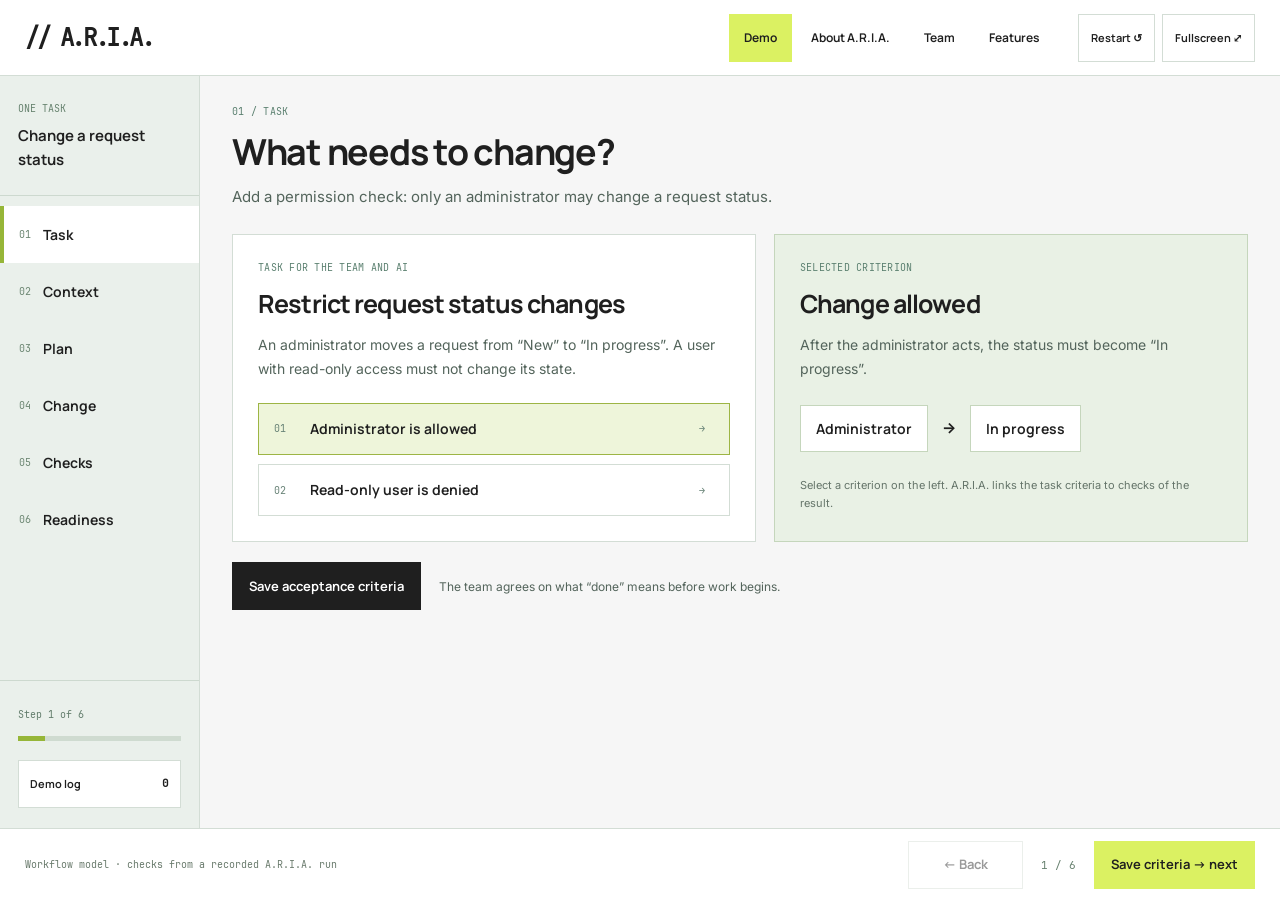
==== commit 7c7a33d6: "Replace landing with English A.R.I.A. interactive demo" ====
--- a/index.html
+++ b/index.html
@@ -1,16 +1,42 @@
 <!doctype html>
-<html lang="ru"><head><meta charset="utf-8"><meta name="viewport" content="width=device-width,initial-scale=1"><meta name="theme-color" content="#18251f"><meta name="description" content="Инженерный framework для Codex и Claude Code: требования, архитектура, разработка, тестирование по рискам, независимое ревью и доказательства результата."><title>// A.R.I.A. — инженерная разработка сложных продуктов с AI</title><link rel="stylesheet" href="styles.css"><link rel="alternate" hreflang="ru" href="index.html"><link rel="alternate" hreflang="en" href="en.html"><script src="app.js" defer></script></head>
-<body><a class="skip" href="#main">К содержимому</a><header class="shell header"><a class="brand" href="#">// A.R.I.A.</a><nav id="navigation" aria-label="Что это"><a href="#what">Что это</a><a href="#testing">Тестирование</a><a href="#quality">Контроль качества</a><a href="#start">Начать ↗</a></nav><div class="header-actions"><div class="languages" aria-label="Выбор языка"><a href="index.html" lang="ru" hreflang="ru" aria-label="Русский" aria-current="page">RU</a><a href="en.html" lang="en" hreflang="en" aria-label="English">EN</a></div><button class="menu" aria-controls="navigation" aria-expanded="false" aria-label="Открыть меню"><span></span><span></span></button><span class="version">v1.5.5</span></div></header>
-<main id="main"><section class="shell hero"><div><p class="eyebrow">ИНЖЕНЕРНЫЙ FRAMEWORK ДЛЯ CODEX И CLAUDE CODE</p><h1>Разработка сложных<br>продуктов с AI.<br><em>С инженерной проверкой.</em></h1><p class="definition">// A.R.I.A. — инженерный framework для разработки с Codex и Claude Code. Он связывает требования и архитектуру с кодом, глубокими тестами и независимым ревью.</p><p class="hero-detail">AI проектирует, пишет код и исправляет дефекты. A.R.I.A. определяет обязательные проверки и проверяет доказательства, прежде чем принять изменение.</p><div class="actions"><a class="button primary" href="https://github.com/s41-i42-5va5/ARIA">Изучить исходники<span aria-hidden="true">↗</span></a><a class="button secondary" href="https://github.com/s41-i42-5va5/ARIA/releases/tag/v1.5.5">Скачать 1.5.5<span aria-hidden="true">↗</span></a></div><p class="hero-meta">Открытый проект · Локальная работа · Windows x64</p></div><div class="engineering-cycle"><div class="cycle-bar"><span class="mono">// A.R.I.A.</span><span>СХЕМА ПРОЦЕССА</span></div><div class="cycle-body"><p class="eyebrow">ПОЛНЫЙ ИНЖЕНЕРНЫЙ ЦИКЛ</p><div><span class="mono">01</span><strong>Требования и архитектура</strong><span aria-hidden="true">↓</span></div><div><span class="mono">02</span><strong>Реализация в вашем проекте</strong><span aria-hidden="true">↓</span></div><div><span class="mono">03</span><strong>Испытания по рискам</strong><span aria-hidden="true">↓</span></div><div><span class="mono">04</span><strong>Независимое ревью</strong><span aria-hidden="true">↓</span></div><div><span class="mono">05</span><strong>Проверка доказательств</strong><span aria-hidden="true">↓</span></div><p class="cycle-note">Каждое изменение связано с требованиями, кодом и фактическими проверками.</p></div></div></section>
-<section id="what" class="shell section what"><div class="split-heading"><h2>Инженерную систему<br><em>для работы AI с продуктом.</em></h2><div><p class="eyebrow">01 / ЧТО ВЫ ПОДКЛЮЧАЕТЕ К ПРОЕКТУ</p><p class="intro">A.R.I.A. — локальный Python-framework и правила работы AI-агента. Он собирает контекст проекта, формирует контракт разработки и план проверок, затем проверяет артефакты результата. Система рассчитана на изменения, которые затрагивают несколько компонентов, слоёв и критичных сценариев.</p></div></div><div class="role-grid"><article><span class="mono">Вы</span><h3>Задаёте цель продукта</h3><p>Объясняете ожидаемое поведение, ограничения и условия приёмки. Согласуете существенные проектные решения.</p></article><article><span class="mono">Codex / Claude Code</span><h3>Выполняет инженерную работу</h3><p>Анализирует исходники, проектирует решение, меняет код, создаёт и запускает тесты, привлекает независимых агентов.</p></article><article><span class="mono">// A.R.I.A.</span><h3>Задаёт и проверяет условия</h3><p>Сохраняет контекст, определяет обязательные проверки и роли, проверяет доказательства и разрешает завершение по контракту.</p></article></div></section>
-<section class="shell section lifecycle"><p class="eyebrow">02 / ОТ ЗАМЫСЛА ДО ПРОВЕРЕННОГО ИЗМЕНЕНИЯ</p><h2>Разработка как связный процесс.</h2><div class="phase-grid"><article><span class="index">01</span><h3>Требования</h3><p>Уточнить поведение продукта, снять неоднозначности и зафиксировать критерии приёмки.</p></article><article><span class="index">02</span><h3>Архитектура</h3><p>Изучить компоненты, зависимости и критичные потоки. Для сложного проектирования подготовить спецификацию и обоснование решений.</p></article><article><span class="index">03</span><h3>Реализация</h3><p>Связать требования с планом и графом задач. Зафиксировать контракт до изменения кода в standard/deep.</p></article><article><span class="index">04</span><h3>Испытания</h3><p>Выполнить обязательные проверки с реальным выводом, сценариями отказов и метриками там, где они нужны.</p></article><article><span class="index">05</span><h3>Независимое ревью</h3><p>Проверить итоговый код и тестовые доказательства отдельными агентами с зафиксированной областью анализа.</p></article><article><span class="index">06</span><h3>Принятие</h3><p>Сопоставить каждое требование с реализацией, а каждый критерий — с доказательством. Сохранить проверенный результат.</p></article></div><a class="source-link" href="https://github.com/s41-i42-5va5/ARIA/blob/v1.5.5/aria/lifecycle.py">Механизм в исходниках <span aria-hidden="true">↗</span></a></section>
-<section id="testing" class="dark"><div class="shell section"><div class="split-heading"><div><p class="eyebrow">03 / ТЕСТИРОВАНИЕ ПО РИСКАМ</p><h2>Что может сломаться?<br><em>Это определяет проверки.</em></h2></div><p class="intro">Планировщик учитывает задачу, изменённые файлы, режим и риски из карты системы. При завершении он повторно оценивает фактические изменения: затронули общий модуль — обязательства по проверке расширяются.</p></div><div class="risk-layout"><div role="tablist" class="risk-tabs" aria-label="03 / ТЕСТИРОВАНИЕ ПО РИСКАМ"><button role="tab" id="risk-queue" aria-controls="risk-panel" aria-selected="true" tabindex="0" data-risk="queue">Очередь и воркеры</button><button role="tab" id="risk-migration" aria-controls="risk-panel" aria-selected="false" tabindex="-1" data-risk="migration">Миграция данных</button><button role="tab" id="risk-shared" aria-controls="risk-panel" aria-selected="false" tabindex="-1" data-risk="shared">Общий модуль</button></div><div id="risk-panel" role="tabpanel" aria-labelledby="risk-queue" tabindex="0"><div class="risk-top"><span>ПРИМЕР ПЛАНА ИЗ ДВИЖКА 1.5.5</span><span>РЕЖИМ / <b id="risk-mode">deep</b></span></div><h3 id="risk-title">Параллельная обработка документов</h3><p id="risk-description">Изменения API и воркера; риски concurrency и recovery. Проверки должны учитывать гонки, давление нагрузки и восстановление после отказа.</p><p class="mono risk-required">ОБЯЗАТЕЛЬНЫЕ КЛАССЫ</p><div id="risk-classes" class="class-tags"><code>focused</code><code>integration</code><code>e2e</code><code>adversarial</code><code>concurrency</code><code>load</code><code>stress</code><code>recovery</code><code>chaos</code></div><p class="risk-footnote">Это план проверок, рассчитанный функциями A.R.I.A., а не отчёт о выполненных тестах.</p></div></div><a class="source-link" href="https://github.com/s41-i42-5va5/ARIA/blob/v1.5.5/aria/assurance.py">Механизм в исходниках <span aria-hidden="true">↗</span></a></div></section>
-<section class="shell section test-classes"><p class="eyebrow">14 КЛАССОВ В КОНТРАКТЕ ПРОВЕРКИ</p><h2>От функции — до поведения всей системы.</h2><div class="test-matrix"><article><code>focused / integration</code><div><h3>Логика и взаимодействия</h3><p>Локальное поведение и связи между компонентами.</p></div></article><article><code>e2e / adversarial</code><div><h3>Пользовательский путь и попытки сломать его</h3><p>Сквозной сценарий, граничные условия и недопустимые результаты.</p></div></article><article><code>concurrency / load / stress</code><div><h3>Гонки и нагрузка</h3><p>Параллельность, давление нагрузки и поведение за пределами рабочего режима.</p></div></article><article><code>recovery / chaos</code><div><h3>Отказы и восстановление</h3><p>Сбои, перезапуски, частичные операции и сохранность результата.</p></div></article><article><code>migration / rollback</code><div><h3>Изменение данных</h3><p>Переход между схемами и обратный путь.</p></div></article><article><code>security-isolation / full-regression / soak</code><div><h3>Границы, регрессия и длительная работа</h3><p>Изоляция доступа, соседние возможности и устойчивость во времени.</p></div></article></div><p class="note">Классы назначаются по применимости и рискам. AI-агент проектирует тесты для вашего продукта; A.R.I.A. проверяет покрытие обязательств и фактические доказательства.</p></section>
-<section class="mission"><div class="shell section"><div class="split-heading"><div><p class="eyebrow">04 / MISSION SUPERTEST</p><h2>Проверяйте продукт<br><em>через реальную миссию.</em></h2></div><p class="intro">В standard/deep build и аудите компонентов методика A.R.I.A. требует связный сценарий через реальные соседние компоненты и слои. Он проверяет продуктовую цель и применимые воздействия: от неверных входных данных до нагрузки и отказов.</p></div><div class="mission-example"><p class="eyebrow">УЧЕБНЫЙ ПРИМЕР / СЕРВИС ОБРАБОТКИ ДОКУМЕНТОВ</p><div class="mission-flow"><span>Загрузка</span><span>API</span><span>Очередь</span><span>Воркер</span><span>Хранилище</span><span>Результат</span></div><div class="mission-grid"><article><h3>Цель</h3><p>Загрузить документ, обработать его и получить сохранённый результат.</p></article><article><h3>Воздействия</h3><p>Повторный запрос, параллельная обработка, отказ внешнего сервиса, перезапуск воркера.</p></article><article><h3>Проверяемое поведение</h3><p>Сопоставить результат с правилами продукта: доступом, сохранностью данных и обработкой повторов.</p></article><article><h3>Доказательства</h3><p>Исходный вывод, чтение фактического состояния, корреляция событий и нагрузочные метрики.</p></article></div><p class="note">Mission Supertest дополняется отдельными focused/integration и негативными тестами. Работа реального браузера, внешнего API или устройства требует проверки в соответствующем окружении.</p></div><a class="source-link" href="https://github.com/s41-i42-5va5/ARIA/blob/v1.5.5/AGENTS.md">Методика и правила работы <span aria-hidden="true">↗</span></a></div></section>
-<section class="shell section review"><div class="split-heading"><div><p class="eyebrow">05 / НЕЗАВИСИМОЕ РЕВЬЮ</p><h2>Решение проходит<br><em>несколько точек проверки.</em></h2></div><p class="intro">Контракт задаёт обязательные роли по режиму и типу работы. Для deep build предусмотрены C1 reviewer, проектировщик adversarial-тестов и C2 reviewer. Для глубокого аудита — ревью архитектуры, тестов и adversarial-поведения; по риску добавляется проверка безопасности.</p></div><div class="review-chain"><span>C1 / РЕВЬЮ РЕШЕНИЯ</span><span>ADVERSARIAL / ПРОЕКТ ТЕСТОВ</span><span>C2 / ИТОГОВОЕ РЕВЬЮ</span></div><p class="note">Роли выполняют независимые агенты. Движок связывает их артефакты с финальным кодом и выводом проверок. Последующее изменение предмета ревью инвалидирует прежнее подтверждение.</p><a class="source-link" href="https://github.com/s41-i42-5va5/ARIA/blob/v1.5.5/aria/run_contracts.py">Механизм в исходниках <span aria-hidden="true">↗</span></a><div class="defect"><div><h3>Найден дефект. Что дальше?</h3><p>Рабочие правила A.R.I.A. требуют отчёт с тяжестью проблемы, доказательством, влиянием и корневой причиной. AI-агент исправляет причину с учётом архитектуры, данных и эксплуатации, затем повторяет затронутые и соседние проверки. Если причина не доказана, она остаётся гипотезой.</p></div><div class="defect-chain"><span>Воспроизведение</span><span>Корневая причина</span><span>Исправление</span><span>Повторная проверка</span></div></div></section>
-<section id="quality" class="dark quality"><div class="shell section"><p class="eyebrow">06 / ПРОВЕРКА ПЕРЕД ЗАВЕРШЕНИЕМ</p><h2>«Готово» должно<br><em>соответствовать фактам.</em></h2><div class="gate-layout"><div class="gate-items"><article><span class="index">01</span><div><h3>Реальное выполнение</h3><p>aria verify создаёт квитанции выполнения и сохраняет вывод настроенных команд проверки.</p></div></article><article><span class="index">02</span><div><h3>Актуальное доказательство</h3><p>Версия кода, команды, исходный вывод и контрольные суммы должны соответствовать зафиксированному запуску.</p></div></article><article><span class="index">03</span><div><h3>Полнота проверки</h3><p>Обязательные классы, сценарии, фрагменты доказательств и применимые метрики проверяются перед закрытием.</p></div></article><article><span class="index">04</span><div><h3>Связь с требованиями</h3><p>В standard/deep build каждое требование связано с выполненной задачей и кодом, каждый критерий приёмки — с проверенным доказательством.</p></div></article></div><aside class="block-list"><h3>Движок отклоняет завершение, если…</h3><ul><li>проверка завершилась ошибкой;</li><li>обязательный класс проверки пропущен;</li><li>код изменился после проверки;</li><li>вывод или артефакт доказательства подменён;</li><li>для требования не подтверждён критерий приёмки;</li><li>отсутствует обязательное независимое ревью.</li></ul><p>Движок проверяет формальные связи и факты выполнения. Смысловая полнота требований, тестов и решения проверяется AI-ревью и приёмкой разработчика.</p></aside></div><div class="source-row"><a class="source-link" href="https://github.com/s41-i42-5va5/ARIA/blob/v1.5.5/aria/execution.py">Механизм в исходниках <span aria-hidden="true">↗</span></a><a class="source-link" href="https://github.com/s41-i42-5va5/ARIA/blob/v1.5.5/aria/feature_contract.py">Feature Contract / convergence <span aria-hidden="true">↗</span></a></div></div></section>
-<section class="shell section context"><p class="eyebrow">07 / ПРОЕКТ, КОТОРЫЙ МОЖНО РАЗВИВАТЬ</p><h2>Контекст системы<br><em>между изменениями.</em></h2><div class="context-grid"><article><code>SYSTEM_MAP.yaml</code><h3>Архитектура</h3><p>Компоненты, зависимости, общие модули, критичные потоки и риски. Код остаётся источником истины.</p></article><article><code>STATE.yaml / HISTORY.jsonl</code><h3>Состояние и решения</h3><p>Компактное состояние проекта и история принятых изменений. Следующая работа опирается на сохранённый контекст.</p></article><article><code>Scope / Git / Evidence</code><h3>Границы и проверяемость</h3><p>Фиксированная область ревью, история кода в Git и доказательства, связанные с конкретным состоянием.</p></article></div><div class="modes"><div><code>quick</code><p>Небольшая локальная правка</p></div><div><code>standard</code><p>Связанные изменения и независимое ревью</p></div><div><code>deep</code><p>Сложная архитектура, высокие риски и глубокая проверка</p></div></div><p class="team-note">Для команды A.R.I.A. добавляет общий GitHub-процесс: роли, назначения, файловые области и локальный Coordinator. Командное принятие связано с merge в dev и обязательными checks.</p></section>
-<section id="start" class="start"><div class="shell section"><div class="split-heading"><div><p class="eyebrow">08 / ПОДКЛЮЧИТЕ К СВОЕМУ ПРОЕКТУ</p><h2>Ваш код.<br><em>Ваш AI-инструмент.</em></h2></div><p class="intro">Открытый framework для Codex и Claude Code. Выберите поставку Windows 10/11 x64, проверьте её целостность и установите. Python и MinGit входят в архив; AI-инструмент и его авторизация настраиваются отдельно.</p></div><div class="package-grid"><article><h3>Codex</h3><p>Интеграционный skill и общий инженерный движок.</p><div class="commands"><code>CHECK_RELEASE.cmd</code><code>INSTALL.cmd</code><code>RUN_ARIA.cmd doctor</code></div><a class="button package-button" href="https://github.com/s41-i42-5va5/ARIA/releases/download/v1.5.5/ARIA-1.5.5-codex-windows-x64.zip">Скачать для Codex<span aria-hidden="true">↗</span></a><a class="source-link" href="https://github.com/s41-i42-5va5/ARIA/blob/v1.5.5/docs/CODEX_INTEGRATION.md">Документация <span aria-hidden="true">↗</span></a></article><article><h3>Claude Code</h3><p>Интеграционный skill, общий движок и PreToolUse hook. Для Claude Code нужен поддерживаемый Git Bash или WSL.</p><div class="commands"><code>CHECK_RELEASE.cmd</code><code>INSTALL.cmd</code><code>RUN_ARIA.cmd claude status</code></div><a class="button package-button" href="https://github.com/s41-i42-5va5/ARIA/releases/download/v1.5.5/ARIA-1.5.5-claude-windows-x64.zip">Скачать для Claude Code<span aria-hidden="true">↗</span></a><a class="source-link" href="https://github.com/s41-i42-5va5/ARIA/blob/v1.5.5/docs/CLAUDE_CODE_INTEGRATION.md">Документация <span aria-hidden="true">↗</span></a></article></div><div class="download-footer"><a class="source-link" href="https://github.com/s41-i42-5va5/ARIA/blob/v1.5.5/docs/GUIDE.md">Документация <span aria-hidden="true">↗</span></a><a class="source-link" href="https://github.com/s41-i42-5va5/ARIA/releases/tag/v1.5.5">Релиз, контрольные суммы и инструкции ↗</a><a class="source-link" href="getting-started.md" download>Памятка по установке ↓</a></div></div></section>
-<section class="shell section faq"><h2>Перед началом работы.</h2><div><details><summary>Подойдёт начинающему программисту?<span aria-hidden="true">+</span></summary><p>Да, если вы готовы работать с проектом, командами и результатами тестов. A.R.I.A. даёт структуру: что уточнить, что изменить и чем доказать результат. Технические решения и итоговую приёмку нужно понимать и оценивать.</p></details><details><summary>Какие проекты можно проверять?<span aria-hidden="true">+</span></summary><p>Проекты, для которых определены реальный стек, команды проверок, контекст и критерии результата. Планировщик учитывает, в том числе, API, UI, воркеры, хранилища, миграции и аппаратные риски. Для внешнего сервиса или устройства потребуется соответствующее тестовое окружение.</p></details><details><summary>Кто пишет код и тесты?<span aria-hidden="true">+</span></summary><p>Codex или Claude Code выполняет инженерную работу. A.R.I.A. формирует контекст и обязательства, запускает настроенные проверки через aria verify и проверяет доказательства. Это совместная работа AI-инструмента и локального движка.</p></details><details><summary>Как обнаруживаются ошибки?<span aria-hidden="true">+</span></summary><p>Через анализ кода, независимое ревью и проверки, соответствующие рискам: функциональные, интеграционные, сквозные, негативные, нагрузочные и проверки отказов. Движок отклоняет недостаточные или несогласованные доказательства. Результат зависит от качества требований и самих проверок.</p></details><details><summary>Нужен ли отдельный сервер?<span aria-hidden="true">+</span></summary><p>Для локальной работы — нет. Командный Coordinator работает на ПК владельца и использует GitHub. Доступ к AI-провайдеру и передача данных определяются выбранным инструментом и его настройками.</p></details></div></section>
-<section class="shell closing"><h2>Развивайте продукт с AI.<br><em>Принимайте результат по доказательствам.</em></h2><div class="actions"><a class="button primary" href="https://github.com/s41-i42-5va5/ARIA">Изучить исходники<span aria-hidden="true">↗</span></a><a class="button secondary" href="https://github.com/s41-i42-5va5/ARIA/releases/tag/v1.5.5">Скачать 1.5.5<span aria-hidden="true">↗</span></a></div></section></main>
-<footer class="shell footer"><a class="brand" href="#">// A.R.I.A.</a><p>Разработка и проверка продуктов с AI</p><a href="https://github.com/s41-i42-5va5/ARIA">GitHub ↗</a><a href="https://github.com/s41-i42-5va5/ARIA/blob/v1.5.5/docs/ARCHITECTURE.md">Архитектура ↗</a><span class="mono">v1.5.5</span></footer><script type="application/json" id="risk-data">{"queue": {"title": "Параллельная обработка документов", "body": "Изменения API и воркера; риски concurrency и recovery. Проверки должны учитывать гонки, давление нагрузки и восстановление после отказа.", "mode": "deep", "classes": ["focused", "integration", "e2e", "adversarial", "concurrency", "load", "stress", "recovery", "chaos"], "dependents": []}, "migration": {"title": "Изменение схемы хранения", "body": "Миграция с откатом. Нужно доказать переход на новую схему, возможность rollback и поведение восстановления.", "mode": "deep", "classes": ["focused", "integration", "e2e", "adversarial", "migration", "rollback", "recovery", "chaos"], "dependents": []}, "shared": {"title": "Изменение общей авторизации", "body": "В примере карты от модуля зависят API и воркер. Область влияния включает зависимые компоненты, обязательства — изоляцию доступа и полную регрессию.", "mode": "deep", "classes": ["focused", "integration", "e2e", "adversarial", "security-isolation", "full-regression"], "dependents": ["api", "worker"]}}</script></body></html>+<html lang="en">
+<head>
+  <meta charset="utf-8">
+  <meta name="viewport" content="width=device-width, initial-scale=1, viewport-fit=cover">
+  <meta name="theme-color" content="#1f1f1f">
+  <meta name="description" content="Interactive A.R.I.A. demo for tablets. Task, context, plan, code changes, checks and acceptance.">
+  <title>// A.R.I.A. — interactive demo</title>
+  <link rel="stylesheet" href="styles/main.css">
+  <script defer src="data/demo-data.js"></script>
+  <script defer src="data/evidence-data.js"></script>
+  <script defer src="scripts/demo-engine.js"></script>
+  <script defer src="scripts/app.js"></script>
+</head>
+<body>
+  <a class="skip" href="#workspace">Skip to demo</a>
+  <div class="app-shell">
+    <header class="app-header">
+      <a class="wordmark" href="#" id="brand-home" aria-label="A.R.I.A. — go to demo">// A.R.I.A.</a>
+      <nav class="app-tabs" aria-label="App sections">
+        <button type="button" data-view="demo" aria-current="page">Demo</button>
+        <button type="button" data-view="about">About A.R.I.A.</button>
+        <button type="button" data-view="team">Team</button>
+        <button type="button" data-view="functions">Features</button>
+      </nav>
+      <div class="header-tools"><button type="button" id="reset-demo" title="Restart the demo">Restart ↺</button><button type="button" id="fullscreen" title="Fullscreen mode">Fullscreen ⤢</button></div>
+    </header>
+    <main id="workspace" class="workspace" tabindex="-1">
+      <aside class="scenario-rail" id="scenario-rail">
+        <div class="rail-heading"><span>ONE TASK</span><strong>Change a request status</strong></div>
+        <nav id="step-nav" aria-label="Task stages"></nav>
+        <div class="rail-progress"><span id="progress-label">Getting started</span><div class="progress-track"><span id="progress-fill"></span></div><button type="button" id="open-journal">Demo log <span id="journal-count">0</span></button></div>
+      </aside>
+      <section class="screen" id="screen" aria-label="A.R.I.A. demo" tabindex="-1"></section>
+    </main>
+    <footer class="app-footer"><div id="footer-note">Interactive workflow model · checks from a recorded A.R.I.A. run</div><div class="footer-nav" id="footer-nav"><button type="button" id="prev-step">← Back</button><span id="step-counter">1 / 6</span><button type="button" id="next-step" class="primary">Next →</button></div></footer>
+  </div>
+  <dialog id="info-dialog" class="info-dialog"><div class="dialog-top"><h2 id="dialog-title">Evidence</h2><button type="button" id="close-dialog" aria-label="Close dialog">Close ×</button></div><div id="dialog-body"></div></dialog>
+  <div class="toast" id="toast" role="status" hidden></div>
+  <noscript><p class="noscript">Enable JavaScript to use the interactive demo.</p></noscript>
+</body>
+</html>
--- a/styles/main.css
+++ b/styles/main.css
@@ -0,0 +1,12 @@
+@font-face{font-family:Manrope;src:url('../assets/fonts/Manrope-Variable.ttf') format('truetype');font-weight:200 800;font-display:swap}
+@font-face{font-family:Inter;src:url('../assets/fonts/Inter-Variable.ttf') format('truetype');font-weight:100 900;font-display:swap}
+@font-face{font-family:Mono;src:url('../assets/fonts/JetBrainsMono-Regular.ttf') format('truetype');font-display:swap}
+:root{--ink:#1f1f1f;--lime:#dbf162;--sage:#7ca5a5;--paper:#f6f6f6;--peach:#faad73;--line:#d3ddd5;--muted:#53645b;--heading:Manrope,'Segoe UI',sans-serif;--body:Inter,'Segoe UI',sans-serif;--mono:Mono,Consolas,monospace}
+*{box-sizing:border-box}body{margin:0;background:var(--paper);color:var(--ink);font:15px/1.6 var(--body)}h1,h2,h3,p{margin:0}h1,h2,h3{font-family:var(--heading);line-height:1.2;letter-spacing:-.035em}button,a,input,summary{-webkit-tap-highlight-color:transparent}button,input{font:inherit}button{cursor:pointer;min-height:46px;padding:11px 16px;border:1px solid var(--line);background:#fff;color:var(--ink);font:650 13px/1.45 var(--heading);touch-action:manipulation}button:hover{border-color:#829c89}button:disabled{opacity:.45;cursor:default}button:focus-visible,a:focus-visible,input:focus-visible,summary:focus-visible{outline:3px solid #51659c;outline-offset:3px}a{color:inherit;text-decoration:none}[hidden]{display:none!important}.skip{position:absolute;top:-80px;left:20px;padding:13px;background:var(--lime);z-index:30}.skip:focus{top:10px}.app-shell{height:100vh;height:100dvh;display:grid;grid-template-rows:auto minmax(0,1fr) auto;overflow:hidden}.app-header{display:flex;align-items:center;gap:24px;min-height:76px;padding:10px 25px;background:#fff;border-bottom:1px solid var(--line)}.wordmark{font:700 24px/1 var(--mono);letter-spacing:-.1em;white-space:nowrap}.app-tabs{display:flex;gap:4px;margin-left:auto}.app-tabs button{border:0;background:transparent;padding:12px 15px;font-size:12px}.app-tabs button[aria-current=page]{background:var(--lime)}.header-tools{display:flex;gap:7px}.header-tools button{font-size:11px;padding:10px 12px}.workspace{display:grid;grid-template-columns:200px minmax(0,1fr);overflow:hidden;min-height:0}.workspace.wide{grid-template-columns:1fr}.scenario-rail{border-right:1px solid var(--line);background:#eaf0eb;display:flex;flex-direction:column;overflow:auto}.rail-heading{padding:26px 18px 23px;border-bottom:1px solid #cdd9cf}.rail-heading>span{display:block;font:10px var(--mono);color:#67836f;margin-bottom:9px}.rail-heading strong{font:650 15px/1.35 var(--heading)}#step-nav{padding:10px 0}#step-nav button{display:flex;align-items:center;width:100%;gap:12px;border:0;border-left:4px solid transparent;background:transparent;text-align:left;min-height:57px;padding:15px 15px}#step-nav button>span{font:10px var(--mono);color:#6d8773}#step-nav strong{font:650 14px var(--heading)}#step-nav small{margin-left:auto;color:#6c9169}#step-nav button[aria-current=step]{background:#fff;border-left-color:#96b638}.rail-progress{margin-top:auto;padding:20px 18px;border-top:1px solid #cdd9cf}.rail-progress>span{font:10px var(--mono);color:#637d6c}.progress-track{background:#cfdbd0;height:5px;margin:11px 0 19px}.progress-track span{display:block;height:100%;background:#96b638}.rail-progress button{width:100%;text-align:left;font-size:11px;padding:10px 11px}.rail-progress button span{float:right;padding-left:8px;font-family:var(--mono)}.screen{overflow:auto;padding:28px 32px 34px;min-width:0;min-height:0;overscroll-behavior:contain}.screen-heading{max-width:1050px;margin-bottom:25px}.eyebrow{display:block;font:10px/1.5 var(--mono);letter-spacing:.025em;color:#5b8070}.screen-heading h1{font-size:clamp(28px,2.8vw,40px);margin:11px 0 12px}.screen-heading>p{max-width:880px;font-size:15px;line-height:1.6;color:var(--muted)}.two-columns{display:grid;grid-template-columns:minmax(0,1.05fr) minmax(0,.95fr);gap:18px;align-items:stretch}.panel{padding:25px;border:1px solid var(--line);background:#fff;min-width:0}.panel h2{font-size:25px;margin:14px 0}.panel>p{font-size:14px;line-height:1.7;color:var(--muted)}.panel.accent{background:#e9f1e5;border-color:#c5d6bc}.panel-top{display:flex;align-items:center;justify-content:space-between;gap:12px;flex-wrap:wrap}.panel-top .eyebrow{margin:0}.version-badge,.pill{display:inline-block;padding:7px 9px;font:10px/1.45 var(--mono);background:#f0f3eb;color:#5b735b}.accent .pill{background:#fff}.primary{background:var(--ink);color:#fff;border-color:var(--ink)}.primary:hover{background:#3e5847;border-color:#3e5847}.secondary{background:#fff}.action-row{display:flex;flex-wrap:wrap;gap:10px;margin-top:20px}.action-row button{flex:0 1 auto}.stage-action{display:flex;align-items:center;gap:18px;flex-wrap:wrap;margin-top:20px}.stage-action>span{font-size:12px;color:var(--muted)}.notice{padding:15px 17px;border:1px solid var(--line);background:#f1f5ef;font-size:13px;line-height:1.6;margin-top:18px;min-width:0}.notice.good{background:#edf5d8;border-color:#c4d797}.notice.warn{background:#fff0df;border-color:#e9c5a5}.stage-action .notice{margin-top:0}.criteria{display:grid;gap:9px;margin-top:22px}.choice-row{display:grid;grid-template-columns:24px 1fr 15px;gap:12px;text-align:left;align-items:center;padding:15px}.choice-row>span{font:10px var(--mono);color:#678276}.choice-row strong{font:650 14px/1.45 var(--heading)}.choice-row.selected{border-color:#9db544;background:#eef5da}.mini-flow{display:flex;align-items:center;gap:14px;margin:24px 0}.mini-flow span{padding:13px 15px;background:#fff;border:1px solid #c5d6bc;font:650 14px var(--heading)}.small{font-size:11px!important;line-height:1.65!important;color:#65756a!important;margin-top:18px}.component-map{display:grid;grid-template-columns:1fr;gap:10px;margin:21px 0}.component{display:flex;gap:15px;align-items:center;text-align:left;min-height:70px}.component>span{font:10px var(--mono);color:#628373}.component strong{font:650 17px var(--heading)}.component small{margin-left:auto;white-space:nowrap;color:#617b68;font:10px var(--mono)}.component.selected{background:#eaf4d6;border-color:#9db544}.file-path{font:12px/1.7 var(--mono);overflow-wrap:anywhere;padding:17px;background:#fff;border:1px solid #c5d6bc;margin-top:26px}.role-note{margin-top:22px;padding:18px 20px;border-left:3px solid var(--sage);background:#edf3ef}.role-note strong{font:650 15px var(--heading)}.role-note p{font-size:13px;line-height:1.65;color:var(--muted);margin-top:7px}.task-row{display:flex;align-items:start;gap:15px;border-bottom:1px solid var(--line);padding:18px 0}.task-row:first-child{padding-top:0}.task-row>span:first-child{font:11px var(--mono);color:#628373;padding-top:4px}.task-row>div{flex:1}.task-row strong{font:650 17px/1.3 var(--heading)}.task-row p{font-size:12px;color:var(--muted);margin-top:7px}.task-row .pill{white-space:nowrap;font-size:9px}.segmented{display:flex;gap:4px;padding:4px;background:#dfe8dc;margin:17px 0}.segmented button{flex:1;border:1px solid transparent;background:transparent;font-size:12px}.segmented button.active{background:#fff;border-color:#bbcdb2}.request-status{display:flex;justify-content:space-between;gap:15px;align-items:center;padding:23px 20px;background:#f1f3ef;margin:21px 0;border-left:4px solid #a3b0a5}.request-status span{font-size:12px;color:#6a7a6c}.request-status strong{font:650 26px var(--heading)}.request-status.in-progress{background:#eff6d8;border-left-color:#a4bd43}.control-label{display:block;font:11px var(--mono);color:#657a6b}.inline-details{margin-top:22px;border-top:1px solid #c5d6bc;padding-top:16px}.inline-details summary{font-size:12px;cursor:pointer;min-height:44px;display:list-item}.inline-details pre{margin-top:8px}.screen pre{white-space:pre-wrap;overflow-wrap:anywhere;font:11px/1.65 var(--mono);padding:17px;background:#1f2922;color:#e5f0d4;margin:18px 0;max-width:100%;overflow:auto}.check-row{display:flex;gap:16px;align-items:start;border-bottom:1px solid var(--line);padding:23px 0}.check-icon{font:25px/1 var(--heading);color:#8d9c8f;padding-top:2px}.check-icon.passed{color:#5d8831}.check-icon.failed{color:#bd7035}.check-row strong{font:650 17px/1.4 var(--heading)}.check-row p{font-size:12px;color:var(--muted);margin-top:6px}.output-panel{background:#eaf0eb}.record-stamp{display:block;font:10px var(--mono);color:#677c6b;margin-top:9px}.output-summary{font:650 16px var(--heading);padding:15px 17px;background:#fff}.empty-state{padding:30px 7px;text-align:center;color:#65806a}.empty-state>span{display:block;font:50px/1 var(--heading);color:#9aae96}.empty-state h2{font-size:24px;margin:21px 0 12px}.empty-state p{font-size:13px;line-height:1.6;max-width:320px;margin-inline:auto}.summary-row{display:flex;justify-content:space-between;gap:16px;border-bottom:1px solid var(--line);padding:18px 0;font-size:12px;align-items:center}.summary-row>span{color:#647966}.summary-row strong{font:650 13px/1.45 var(--heading);text-align:right;max-width:65%}.challenge{margin-top:25px;padding:21px;background:#f5f3ed;border:1px solid #dfd9ca}.challenge strong{font:650 15px/1.4 var(--heading)}.challenge p{font-size:12px;line-height:1.6;color:#677565;margin:11px 0 17px}.decision-panel{background:#fff0df;border-color:#e5c4a3}.decision-panel.good-panel{background:#edf5d8;border-color:#c4d797}.decision-icon{display:block;font:60px/1 var(--heading);margin:28px 0 13px;color:#af723e}.good-panel .decision-icon{color:#688c36}.decision-panel h2{font-size:29px}.app-footer{display:flex;align-items:center;gap:25px;min-height:72px;padding:11px 25px;background:#fff;border-top:1px solid var(--line)}#footer-note{font:10px/1.6 var(--mono);color:#6a7b6d;max-width:550px}.footer-nav{display:flex;align-items:center;gap:18px;margin-left:auto}.footer-nav button{min-width:115px}.footer-nav>span{font:11px var(--mono);color:#67816f;white-space:nowrap}.footer-nav .primary{background:var(--lime);color:var(--ink);border-color:var(--lime)}.about-grid{display:grid;grid-template-columns:1fr 1fr;gap:18px}.about-grid .panel>button{margin-top:20px}.plain-list{padding-left:21px;font-size:14px;line-height:1.7;color:var(--muted);margin:17px 0}.plain-list li{margin-bottom:12px}.process-strip{display:grid;grid-template-columns:repeat(5,minmax(0,1fr));gap:10px;margin-top:20px}.process-strip button{text-align:left;display:flex;flex-direction:column;gap:12px;padding:18px}.process-strip span{font:10px var(--mono);color:#628373}.process-strip strong{font:650 15px var(--heading)}.process-strip small{font:9px/1.4 var(--mono);color:#70826e}.team-scope{display:flex;gap:25px;align-items:center;border:1px solid #c5d6bc;background:#e8f0e2;padding:19px 23px;margin-bottom:18px}.team-scope>span:first-child{font:10px var(--mono);color:#628373}.team-scope strong{font:650 17px var(--heading)}.team-scope .pill{margin-left:auto;background:#fff}.screen-note{font-size:11px;color:#6a7b6b;margin-top:20px;max-width:850px}.search{display:flex;gap:18px;align-items:center;padding:14px 18px;background:#fff;border:1px solid var(--line);margin-bottom:20px}.search>span{font:11px var(--mono);white-space:nowrap;color:#657b6b}.search input{border:0;min-height:44px;min-width:0;width:100%;background:transparent;font-size:14px}.feature-grid{display:grid;grid-template-columns:repeat(3,minmax(0,1fr));gap:15px}.feature-card{display:flex;flex-direction:column;text-align:left;min-height:210px;padding:24px}.feature-card>span{font:10px var(--mono);color:#628373}.feature-card h2{font-size:22px;line-height:1.2;margin:16px 0 12px}.feature-card p{font:400 12px/1.65 var(--body);color:var(--muted);flex:1;margin-bottom:21px}.feature-card>strong{font:650 11px var(--heading);color:#5d7b4b}.feature-card:hover{background:#eef4e6}.empty-search{font-size:14px;padding:25px;color:#617563}.info-dialog{width:min(880px,calc(100% - 48px));max-height:85vh;max-height:85dvh;padding:0;border:1px solid var(--line);background:#fff;color:var(--ink)}.info-dialog::backdrop{background:#162219aa}.dialog-top{display:flex;gap:25px;align-items:center;justify-content:space-between;padding:20px 25px;border-bottom:1px solid var(--line);position:sticky;top:0;background:#fff;z-index:1}.dialog-top h2{font-size:25px}#dialog-body{padding:23px 25px 30px}#dialog-body>p{font-size:14px;line-height:1.7;color:var(--muted);margin-bottom:18px}#dialog-body h3{font-size:19px;margin:22px 0 12px}#dialog-body pre{font:11px/1.65 var(--mono);padding:18px;background:#1f2922;color:#e5f0d4;white-space:pre-wrap;overflow-wrap:anywhere;overflow:auto}.artifact-tabs{display:flex;gap:7px;flex-wrap:wrap}.artifact-tabs button{font-size:11px}.modal-lead{font-size:17px!important}.link-button{padding:12px 15px;min-height:46px;border:1px solid var(--line);font:650 12px/1.5 var(--heading)}.journal{list-style:none;padding:0;margin-top:18px}.journal li{display:flex;gap:15px;padding:15px 0;border-bottom:1px solid var(--line);font-size:13px}.journal li span{font:11px var(--mono);color:#628373;min-width:23px}.toast{position:fixed;bottom:85px;left:50%;transform:translateX(-50%);padding:17px 23px;background:var(--ink);color:#fff;max-width:90%;font-size:13px;z-index:15}.noscript{position:fixed;top:120px;left:10%;padding:25px;background:#fff0df;z-index:20}
+@media(max-width:1150px){.app-header{gap:16px;padding-inline:19px}.app-tabs button{font-size:11px;padding:12px 11px}.wordmark{font-size:22px}.header-tools button{font-size:10px;padding:10px}.workspace{grid-template-columns:175px minmax(0,1fr)}.screen{padding:25px 24px}.panel{padding:21px}.screen-heading h1{font-size:31px}.panel h2{font-size:23px}.feature-grid{grid-template-columns:repeat(2,minmax(0,1fr))}.task-row{gap:10px}.task-row .pill{font-size:8px;padding:6px}.panel .small{font-size:10px!important}.footer-nav{gap:12px}.app-footer{padding-inline:20px}#footer-note{max-width:410px}}
+@media(max-width:900px){.app-header{gap:10px;flex-wrap:wrap;min-height:73px}.wordmark{font-size:21px}.app-tabs{order:3;width:100%;justify-content:center;border-top:1px solid var(--line);padding-top:6px}.app-tabs button{flex:1}.header-tools{margin-left:auto}.workspace{grid-template-columns:155px minmax(0,1fr)}.rail-heading{padding:21px 14px}.rail-heading strong{font-size:13px}#step-nav button{padding:13px 10px;gap:8px}#step-nav strong{font-size:12px}.rail-progress{padding:17px 12px}.screen{padding:22px 20px}.screen-heading{margin-bottom:20px}.screen-heading>p{font-size:13px}.panel{padding:18px}.two-columns{gap:12px}.panel h2{font-size:22px}.panel>p{font-size:12px}.choice-row{padding:12px;gap:9px}.choice-row strong{font-size:12px}.task-row{flex-wrap:wrap}.task-row>.pill{display:none}.task-row strong{font-size:15px}.segmented button{font-size:10px;padding:10px 7px}.request-status strong{font-size:23px}.action-row button{font-size:11px;padding:12px}.check-row strong{font-size:15px}.component strong{font-size:15px}.component small{font-size:9px}.team-scope{gap:15px}.team-scope strong{font-size:15px}.process-strip{grid-template-columns:repeat(3,minmax(0,1fr))}.app-footer{gap:15px;padding:10px 18px;min-height:72px}#footer-note{font-size:8px;max-width:260px}.footer-nav button{min-width:98px;font-size:12px}}
+@media(max-width:650px){.app-header{padding:9px 14px}.header-tools button{font-size:9px}.wordmark{font-size:19px}.workspace{grid-template-columns:1fr;grid-template-rows:auto minmax(0,1fr)}.workspace.wide{grid-template-rows:minmax(0,1fr)}.scenario-rail{border-right:0;border-bottom:1px solid var(--line);overflow:hidden}.rail-heading,.rail-progress{display:none}#step-nav{display:flex;overflow-x:auto;padding:0;scrollbar-width:thin}#step-nav button{min-width:99px;width:auto;flex:none;flex-direction:column;gap:3px;min-height:58px;padding:8px;border-left:0;border-bottom:3px solid transparent}#step-nav button[aria-current=step]{border-bottom-color:#96b638}#step-nav small{display:none}.screen{padding:20px 17px 25px}.screen-heading h1{font-size:29px}.screen-heading>p{font-size:13px}.two-columns,.about-grid{grid-template-columns:1fr}.panel{padding:20px}.panel>p{font-size:13px}.panel h2{font-size:24px}.choice-row strong{font-size:13px}.action-row button{font-size:12px}.team-scope{flex-wrap:wrap;padding:17px}.team-scope>span:first-child{width:100%}.team-scope .pill{margin-left:0}.feature-grid{grid-template-columns:1fr}.feature-card{min-height:180px}.search{display:block;padding:10px 15px}.search>span{display:block;font-size:9px}.search input{font-size:12px}.process-strip{grid-template-columns:1fr 1fr}.stage-action{gap:12px}.app-footer{flex-direction:column;gap:6px;padding:7px 14px 10px;align-items:stretch}#footer-note{font-size:8px;max-width:none}.footer-nav{width:100%;margin:0;justify-content:space-between}.footer-nav button{min-width:100px}.info-dialog{width:calc(100% - 24px);max-height:90dvh}.dialog-top{padding:15px;gap:10px}.dialog-top h2{font-size:22px}.dialog-top button{font-size:11px;padding:11px}.artifact-tabs button{flex:1 1 40%}#dialog-body{padding:17px 16px 25px}.decision-panel h2{font-size:25px}}
+.depth-panel{display:grid;grid-template-columns:minmax(0,.85fr) minmax(0,1.15fr);gap:25px;margin-top:18px;padding:21px 24px;border:1px solid var(--line);background:#fff}.depth-panel .segmented{margin:10px 0 0}.depth-panel h2{font-size:20px;margin-bottom:8px}.depth-panel p{font-size:12px;line-height:1.6;color:var(--muted)}.depth-panel .small{display:block;margin-top:10px}
+button,.link-button{min-height:48px}
+@media(max-width:650px){.depth-panel{grid-template-columns:1fr;gap:18px;padding:20px}.depth-panel .segmented button{font-size:10px;padding:10px 8px}}
+@media(prefers-reduced-motion:reduce){*{scroll-behavior:auto!important}}
